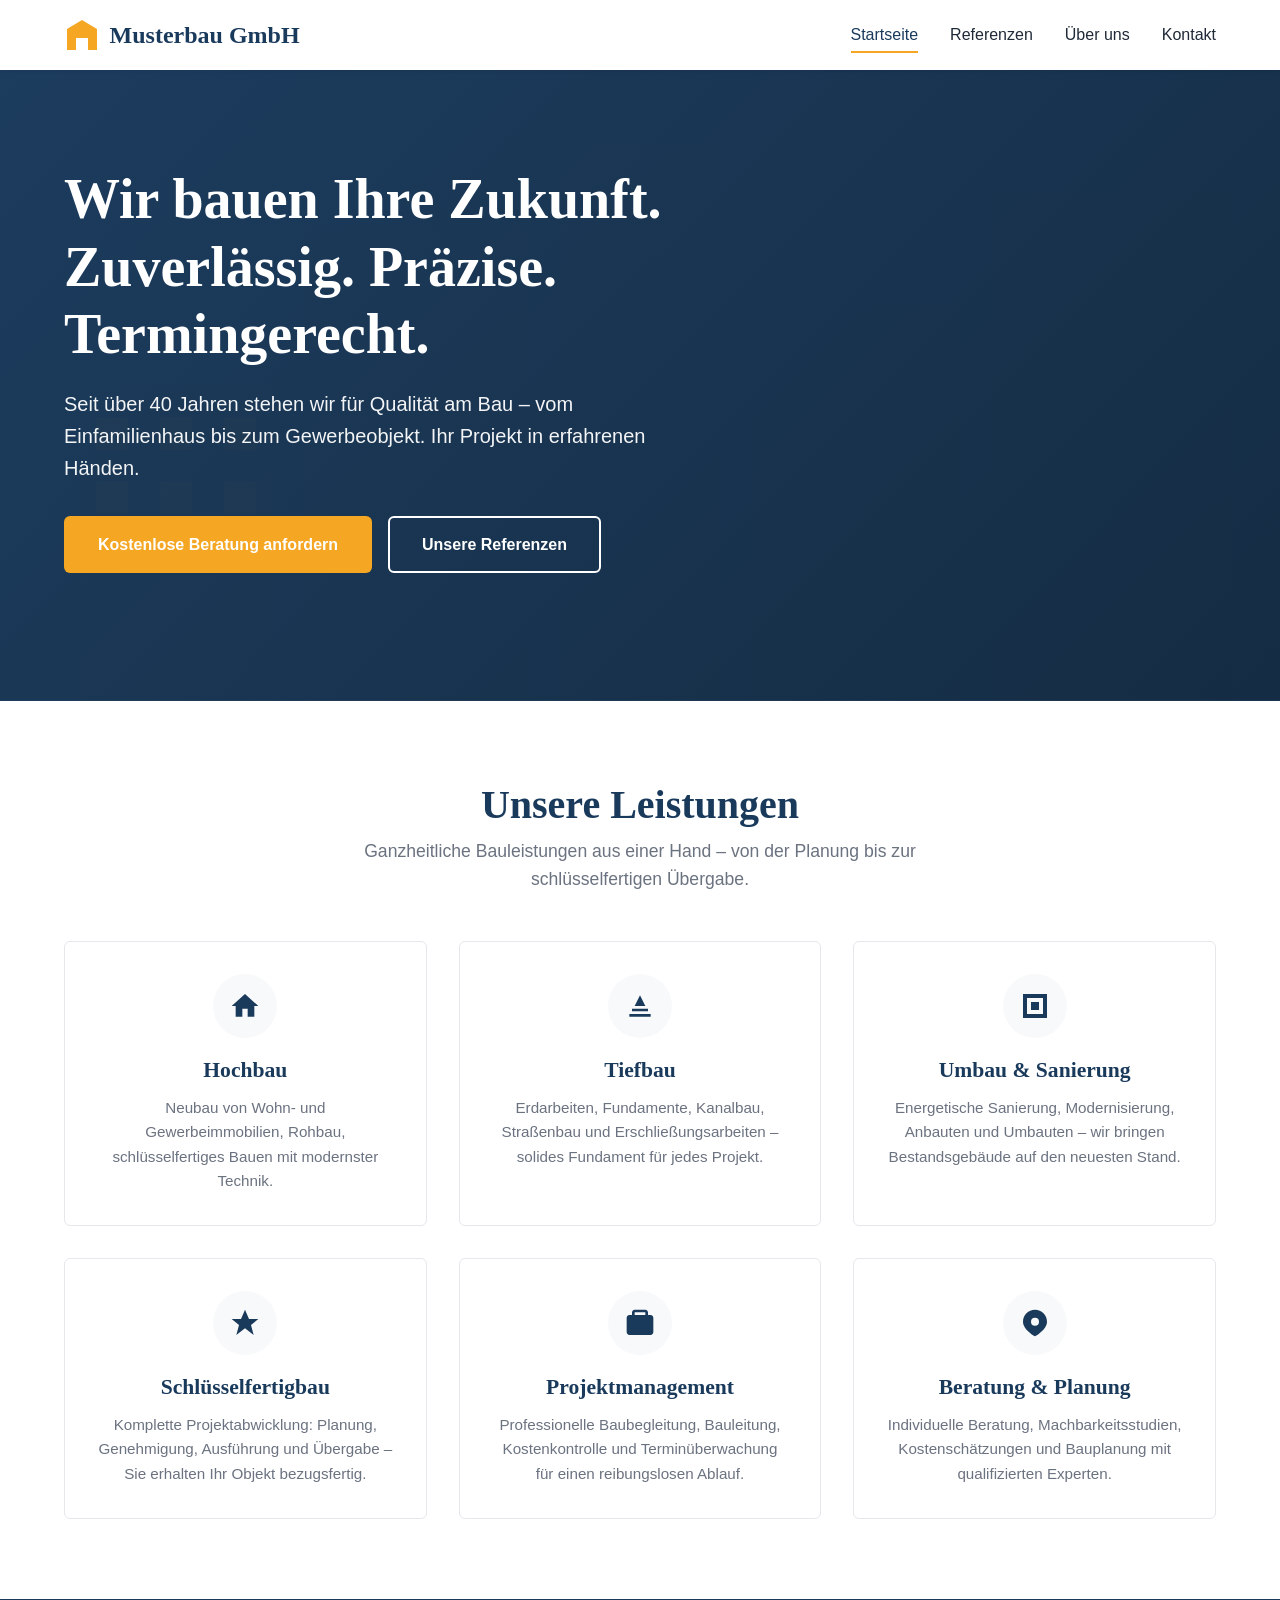
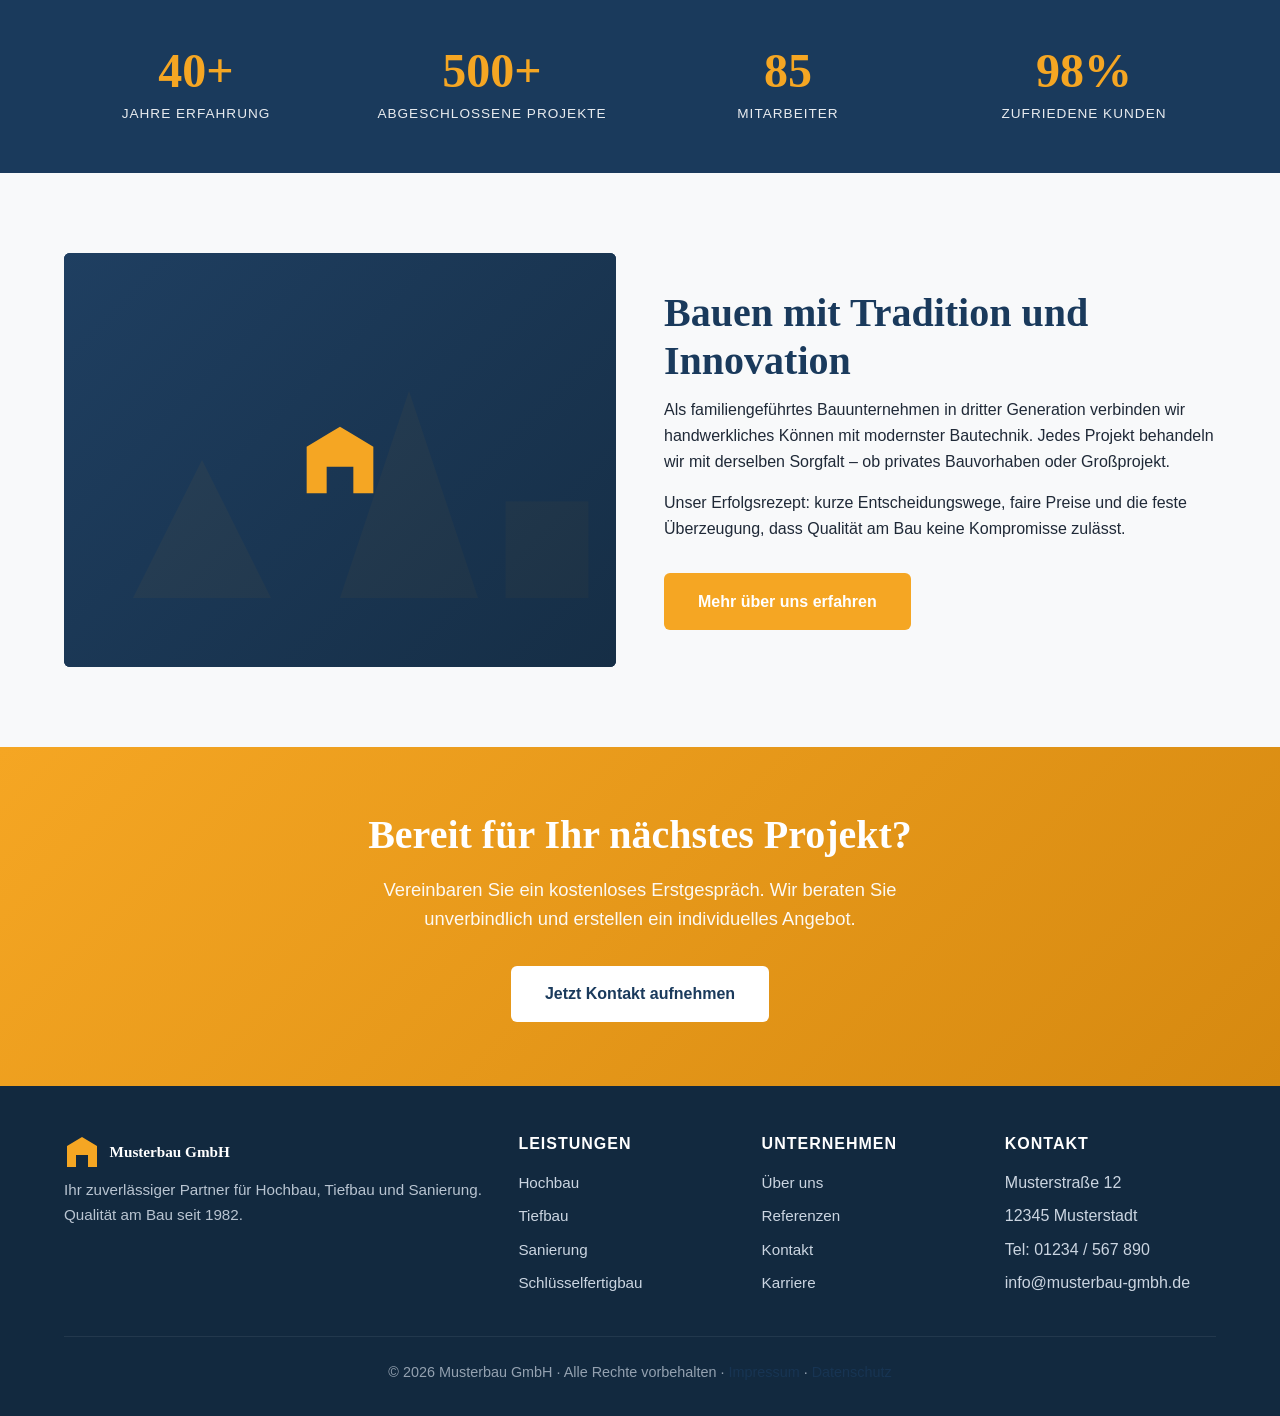
==== index.html @ e4ec3cd5 "Website für Bauunternehmen (statisches HTML/CSS/JS) erstellen Vier-seitige responsive Website für ei" ====
<!DOCTYPE html>
<html lang="de">
<head>
  <meta charset="UTF-8">
  <meta name="viewport" content="width=device-width, initial-scale=1.0">
  <title>Musterbau GmbH – Ihr Partner für Bau und Sanierung</title>
  <meta name="description" content="Musterbau GmbH – Ihr zuverlässiger Partner für Hochbau, Tiefbau, Umbau und Sanierung. Über 40 Jahre Erfahrung in der Baubranche.">
  <link rel="stylesheet" href="css/style.css">
</head>
<body>

  <!-- Header -->
  <header class="site-header">
    <div class="container">
      <nav class="nav">
        <a href="index.html" class="logo">
          <svg viewBox="0 0 24 24"><path d="M12 2 L2 8 v14 h6 v-8 h8 v8 h6 V8 z"/></svg>
          Musterbau GmbH
        </a>
        <button class="nav-toggle" aria-label="Menü öffnen">
          <span></span><span></span><span></span>
        </button>
        <ul class="nav-links">
          <li><a href="index.html">Startseite</a></li>
          <li><a href="referenzen.html">Referenzen</a></li>
          <li><a href="ueber-uns.html">Über uns</a></li>
          <li><a href="kontakt.html">Kontakt</a></li>
        </ul>
      </nav>
    </div>
  </header>

  <!-- Hero -->
  <section class="hero">
    <div class="container">
      <h1>Wir bauen Ihre Zukunft.<br>Zuverlässig. Präzise. Termingerecht.</h1>
      <p class="subtitle">Seit über 40 Jahren stehen wir für Qualität am Bau – vom Einfamilienhaus bis zum Gewerbeobjekt. Ihr Projekt in erfahrenen Händen.</p>
      <div class="hero-buttons">
        <a href="kontakt.html" class="btn btn-primary">Kostenlose Beratung anfordern</a>
        <a href="referenzen.html" class="btn btn-outline">Unsere Referenzen</a>
      </div>
    </div>
  </section>

  <!-- Services -->
  <section id="leistungen">
    <div class="container">
      <div class="section-title">
        <h2>Unsere Leistungen</h2>
        <p>Ganzheitliche Bauleistungen aus einer Hand – von der Planung bis zur schlüsselfertigen Übergabe.</p>
      </div>
      <div class="services-grid">
        <div class="service-card">
          <div class="service-icon">
            <svg viewBox="0 0 24 24"><path d="M12 3 L2 12 h3 v8 h14 v-8 h3 z M10 20 v-6 h4 v6 z"/></svg>
          </div>
          <h3>Hochbau</h3>
          <p>Neubau von Wohn- und Gewerbeimmobilien, Rohbau, schlüsselfertiges Bauen mit modernster Technik.</p>
        </div>
        <div class="service-card">
          <div class="service-icon">
            <svg viewBox="0 0 24 24"><path d="M4 20 h16 v-2 H4 z M6 16 h12 v-2 H6 z M8 12 l4-8 4 8 z"/></svg>
          </div>
          <h3>Tiefbau</h3>
          <p>Erdarbeiten, Fundamente, Kanalbau, Straßenbau und Erschließungsarbeiten – solides Fundament für jedes Projekt.</p>
        </div>
        <div class="service-card">
          <div class="service-icon">
            <svg viewBox="0 0 24 24"><path d="M3 3 h18 v18 H3 z M6 6 v12 h12 V6 z M9 9 h6 v6 H9 z"/></svg>
          </div>
          <h3>Umbau & Sanierung</h3>
          <p>Energetische Sanierung, Modernisierung, Anbauten und Umbauten – wir bringen Bestandsgebäude auf den neuesten Stand.</p>
        </div>
        <div class="service-card">
          <div class="service-icon">
            <svg viewBox="0 0 24 24"><path d="M12 2 l3 7 h7 l-5.5 4.5 L18.5 21 L12 16 l-6.5 5 2-7.5 L2 9 h7 z"/></svg>
          </div>
          <h3>Schlüsselfertigbau</h3>
          <p>Komplette Projektabwicklung: Planung, Genehmigung, Ausführung und Übergabe – Sie erhalten Ihr Objekt bezugsfertig.</p>
        </div>
        <div class="service-card">
          <div class="service-icon">
            <svg viewBox="0 0 24 24"><path d="M20 6 h-2 V4 c0-1-1-2-2-2H8C7 2 6 3 6 4v2H4c-1 0-2 1-2 2v11c0 1 1 2 2 2h16c1 0 2-1 2-2V8c0-1-1-2-2-2zM8 4h8v2H8V4z"/></svg>
          </div>
          <h3>Projektmanagement</h3>
          <p>Professionelle Baubegleitung, Bauleitung, Kostenkontrolle und Terminüberwachung für einen reibungslosen Ablauf.</p>
        </div>
        <div class="service-card">
          <div class="service-icon">
            <svg viewBox="0 0 24 24"><path d="M12 2 C7 2 3 6 3 11 c0 6 9 11 9 11 s9-5 9-11 c0-5-4-9-9-9 z M12 14 a3 3 0 1 1 0-6 a3 3 0 0 1 0 6 z"/></svg>
          </div>
          <h3>Beratung & Planung</h3>
          <p>Individuelle Beratung, Machbarkeitsstudien, Kostenschätzungen und Bauplanung mit qualifizierten Experten.</p>
        </div>
      </div>
    </div>
  </section>

  <!-- Stats -->
  <section class="stats">
    <div class="container">
      <div class="stats-grid">
        <div>
          <div class="stat-number">40+</div>
          <div class="stat-label">Jahre Erfahrung</div>
        </div>
        <div>
          <div class="stat-number">500+</div>
          <div class="stat-label">Abgeschlossene Projekte</div>
        </div>
        <div>
          <div class="stat-number">85</div>
          <div class="stat-label">Mitarbeiter</div>
        </div>
        <div>
          <div class="stat-number">98%</div>
          <div class="stat-label">Zufriedene Kunden</div>
        </div>
      </div>
    </div>
  </section>

  <!-- About Preview -->
  <section class="alt">
    <div class="container">
      <div class="two-col">
        <div class="col-image">
          <svg viewBox="0 0 24 24"><path d="M12 2 L2 8 v14 h6 v-8 h8 v8 h6 V8 z"/></svg>
        </div>
        <div>
          <h2>Bauen mit Tradition und Innovation</h2>
          <p>Als familiengeführtes Bauunternehmen in dritter Generation verbinden wir handwerkliches Können mit modernster Bautechnik. Jedes Projekt behandeln wir mit derselben Sorgfalt – ob privates Bauvorhaben oder Großprojekt.</p>
          <p>Unser Erfolgsrezept: kurze Entscheidungswege, faire Preise und die feste Überzeugung, dass Qualität am Bau keine Kompromisse zulässt.</p>
          <a href="ueber-uns.html" class="btn btn-primary" style="margin-top:1rem;">Mehr über uns erfahren</a>
        </div>
      </div>
    </div>
  </section>

  <!-- CTA -->
  <section class="cta-banner">
    <div class="container">
      <h2>Bereit für Ihr nächstes Projekt?</h2>
      <p>Vereinbaren Sie ein kostenloses Erstgespräch. Wir beraten Sie unverbindlich und erstellen ein individuelles Angebot.</p>
      <a href="kontakt.html" class="btn">Jetzt Kontakt aufnehmen</a>
    </div>
  </section>

  <!-- Footer -->
  <footer class="site-footer">
    <div class="container">
      <div class="footer-grid">
        <div class="footer-brand">
          <a href="index.html" class="logo">
            <svg viewBox="0 0 24 24" style="fill:#f5a623;"><path d="M12 2 L2 8 v14 h6 v-8 h8 v8 h6 V8 z"/></svg>
            Musterbau GmbH
          </a>
          <p>Ihr zuverlässiger Partner für Hochbau, Tiefbau und Sanierung. Qualität am Bau seit 1982.</p>
        </div>
        <div>
          <h4>Leistungen</h4>
          <ul>
            <li><a href="index.html#leistungen">Hochbau</a></li>
            <li><a href="index.html#leistungen">Tiefbau</a></li>
            <li><a href="index.html#leistungen">Sanierung</a></li>
            <li><a href="index.html#leistungen">Schlüsselfertigbau</a></li>
          </ul>
        </div>
        <div>
          <h4>Unternehmen</h4>
          <ul>
            <li><a href="ueber-uns.html">Über uns</a></li>
            <li><a href="referenzen.html">Referenzen</a></li>
            <li><a href="kontakt.html">Kontakt</a></li>
            <li><a href="kontakt.html">Karriere</a></li>
          </ul>
        </div>
        <div>
          <h4>Kontakt</h4>
          <ul>
            <li>Musterstraße 12</li>
            <li>12345 Musterstadt</li>
            <li>Tel: 01234 / 567 890</li>
            <li>info@musterbau-gmbh.de</li>
          </ul>
        </div>
      </div>
      <div class="footer-bottom">
        <p>&copy; 2026 Musterbau GmbH · Alle Rechte vorbehalten · <a href="#">Impressum</a> · <a href="#">Datenschutz</a></p>
      </div>
    </div>
  </footer>

  <script src="js/main.js"></script>
</body>
</html>
---- css/style.css ----
/* ============================================
   Musterbau GmbH – Website Styles
   ============================================ */

:root {
  --color-primary: #1a3a5c;
  --color-primary-dark: #12293f;
  --color-accent: #f5a623;
  --color-accent-dark: #d68910;
  --color-text: #1f2937;
  --color-text-muted: #6b7280;
  --color-bg: #ffffff;
  --color-bg-alt: #f8f9fa;
  --color-border: #e5e7eb;
  --color-success: #16a34a;
  --color-error: #dc2626;

  --font-sans: -apple-system, BlinkMacSystemFont, "Segoe UI", Roboto, Oxygen, Ubuntu, Cantarell, sans-serif;
  --font-heading: Georgia, "Times New Roman", serif;

  --container-max: 1200px;
  --radius: 6px;
  --shadow-sm: 0 1px 3px rgba(0,0,0,0.08);
  --shadow-md: 0 4px 12px rgba(0,0,0,0.1);
  --shadow-lg: 0 10px 30px rgba(0,0,0,0.15);

  --transition: 0.25s ease;
}

* {
  box-sizing: border-box;
  margin: 0;
  padding: 0;
}

html {
  scroll-behavior: smooth;
}

body {
  font-family: var(--font-sans);
  color: var(--color-text);
  line-height: 1.6;
  background: var(--color-bg);
  -webkit-font-smoothing: antialiased;
}

img {
  max-width: 100%;
  height: auto;
  display: block;
}

a {
  color: var(--color-primary);
  text-decoration: none;
  transition: color var(--transition);
}

a:hover {
  color: var(--color-accent);
}

h1, h2, h3, h4 {
  font-family: var(--font-heading);
  color: var(--color-primary);
  line-height: 1.2;
  margin-bottom: 0.75rem;
}

h1 { font-size: clamp(2rem, 5vw, 3.5rem); }
h2 { font-size: clamp(1.75rem, 4vw, 2.5rem); }
h3 { font-size: 1.35rem; }

p {
  margin-bottom: 1rem;
}

.container {
  max-width: var(--container-max);
  margin: 0 auto;
  padding: 0 1.5rem;
}

/* ============================================
   Buttons
   ============================================ */
.btn {
  display: inline-block;
  padding: 0.85rem 2rem;
  border: 2px solid transparent;
  border-radius: var(--radius);
  font-weight: 600;
  font-size: 1rem;
  cursor: pointer;
  transition: all var(--transition);
  text-align: center;
}

.btn-primary {
  background: var(--color-accent);
  color: #fff;
}

.btn-primary:hover {
  background: var(--color-accent-dark);
  color: #fff;
  transform: translateY(-2px);
  box-shadow: var(--shadow-md);
}

.btn-outline {
  background: transparent;
  color: #fff;
  border-color: #fff;
}

.btn-outline:hover {
  background: #fff;
  color: var(--color-primary);
}

/* ============================================
   Header / Navigation
   ============================================ */
.site-header {
  position: sticky;
  top: 0;
  z-index: 100;
  background: #fff;
  box-shadow: var(--shadow-sm);
}

.nav {
  display: flex;
  align-items: center;
  justify-content: space-between;
  padding: 1rem 0;
}

.logo {
  display: flex;
  align-items: center;
  gap: 0.6rem;
  font-family: var(--font-heading);
  font-size: 1.5rem;
  font-weight: 700;
  color: var(--color-primary);
}

.logo svg {
  width: 36px;
  height: 36px;
  fill: var(--color-accent);
}

.nav-links {
  display: flex;
  list-style: none;
  gap: 2rem;
}

.nav-links a {
  color: var(--color-text);
  font-weight: 500;
  padding: 0.5rem 0;
  border-bottom: 2px solid transparent;
}

.nav-links a:hover,
.nav-links a.active {
  color: var(--color-primary);
  border-bottom-color: var(--color-accent);
}

.nav-toggle {
  display: none;
  background: none;
  border: none;
  cursor: pointer;
  padding: 0.5rem;
}

.nav-toggle span {
  display: block;
  width: 26px;
  height: 3px;
  background: var(--color-primary);
  margin: 5px 0;
  transition: all var(--transition);
}

/* ============================================
   Hero
   ============================================ */
.hero {
  position: relative;
  background: linear-gradient(135deg, var(--color-primary) 0%, var(--color-primary-dark) 100%);
  color: #fff;
  padding: 6rem 0 8rem;
  overflow: hidden;
}

.hero::before {
  content: "";
  position: absolute;
  inset: 0;
  background-image:
    linear-gradient(135deg, rgba(26,58,92,0.85), rgba(18,41,63,0.9)),
    url("data:image/svg+xml;utf8,<svg xmlns='http://www.w3.org/2000/svg' viewBox='0 0 800 600'><rect fill='%232a4a6c' width='800' height='600'/><g fill='%23324a63' opacity='0.4'><rect x='50' y='300' width='120' height='300'/><rect x='190' y='200' width='140' height='400'/><rect x='350' y='150' width='100' height='450'/><rect x='470' y='250' width='130' height='350'/><rect x='620' y='180' width='150' height='420'/></g><g fill='%23f5a623' opacity='0.15'><rect x='60' y='320' width='20' height='20'/><rect x='100' y='320' width='20' height='20'/><rect x='140' y='320' width='20' height='20'/><rect x='60' y='360' width='20' height='20'/><rect x='100' y='360' width='20' height='20'/><rect x='140' y='360' width='20' height='20'/></g></svg>");
  background-size: cover;
  background-position: center;
  z-index: 0;
}

.hero .container {
  position: relative;
  z-index: 1;
}

.hero h1 {
  color: #fff;
  margin-bottom: 1.25rem;
  max-width: 800px;
}

.hero .subtitle {
  font-size: 1.25rem;
  max-width: 650px;
  margin-bottom: 2rem;
  opacity: 0.95;
}

.hero-buttons {
  display: flex;
  gap: 1rem;
  flex-wrap: wrap;
}

/* ============================================
   Page Header (interior pages)
   ============================================ */
.page-header {
  background: linear-gradient(135deg, var(--color-primary), var(--color-primary-dark));
  color: #fff;
  padding: 4rem 0 3rem;
  text-align: center;
}

.page-header h1 {
  color: #fff;
  margin-bottom: 0.5rem;
}

.page-header p {
  font-size: 1.15rem;
  opacity: 0.9;
  max-width: 700px;
  margin: 0 auto;
}

/* ============================================
   Sections
   ============================================ */
section {
  padding: 5rem 0;
}

section.alt {
  background: var(--color-bg-alt);
}

.section-title {
  text-align: center;
  margin-bottom: 3rem;
}

.section-title h2 {
  margin-bottom: 0.5rem;
}

.section-title p {
  color: var(--color-text-muted);
  font-size: 1.1rem;
  max-width: 600px;
  margin: 0 auto;
}

/* ============================================
   Services Grid
   ============================================ */
.services-grid {
  display: grid;
  grid-template-columns: repeat(auto-fit, minmax(280px, 1fr));
  gap: 2rem;
}

.service-card {
  background: #fff;
  border: 1px solid var(--color-border);
  border-radius: var(--radius);
  padding: 2rem;
  text-align: center;
  transition: all var(--transition);
}

.service-card:hover {
  transform: translateY(-4px);
  box-shadow: var(--shadow-lg);
  border-color: var(--color-accent);
}

.service-icon {
  width: 64px;
  height: 64px;
  margin: 0 auto 1.25rem;
  background: var(--color-bg-alt);
  border-radius: 50%;
  display: flex;
  align-items: center;
  justify-content: center;
}

.service-icon svg {
  width: 32px;
  height: 32px;
  fill: var(--color-primary);
}

.service-card h3 {
  margin-bottom: 0.75rem;
}

.service-card p {
  color: var(--color-text-muted);
  font-size: 0.95rem;
  margin-bottom: 0;
}

/* ============================================
   Stats / Numbers
   ============================================ */
.stats {
  background: var(--color-primary);
  color: #fff;
  padding: 3rem 0;
}

.stats-grid {
  display: grid;
  grid-template-columns: repeat(auto-fit, minmax(180px, 1fr));
  gap: 2rem;
  text-align: center;
}

.stat-number {
  font-family: var(--font-heading);
  font-size: 3rem;
  font-weight: 700;
  color: var(--color-accent);
  line-height: 1;
  margin-bottom: 0.5rem;
}

.stat-label {
  text-transform: uppercase;
  font-size: 0.85rem;
  letter-spacing: 1px;
  opacity: 0.9;
}

/* ============================================
   Projects / References Gallery
   ============================================ */
.filter-bar {
  display: flex;
  justify-content: center;
  gap: 0.75rem;
  margin-bottom: 2.5rem;
  flex-wrap: wrap;
}

.filter-btn {
  background: transparent;
  border: 1px solid var(--color-border);
  padding: 0.5rem 1.25rem;
  border-radius: 999px;
  cursor: pointer;
  font-size: 0.95rem;
  color: var(--color-text);
  transition: all var(--transition);
}

.filter-btn:hover,
.filter-btn.active {
  background: var(--color-primary);
  color: #fff;
  border-color: var(--color-primary);
}

.projects-grid {
  display: grid;
  grid-template-columns: repeat(auto-fill, minmax(320px, 1fr));
  gap: 1.5rem;
}

.project-card {
  position: relative;
  border-radius: var(--radius);
  overflow: hidden;
  aspect-ratio: 4/3;
  cursor: pointer;
  box-shadow: var(--shadow-sm);
  transition: transform var(--transition);
}

.project-card:hover {
  transform: translateY(-3px);
  box-shadow: var(--shadow-md);
}

.project-image {
  width: 100%;
  height: 100%;
  background-size: cover;
  background-position: center;
  transition: transform 0.5s ease;
}

.project-card:hover .project-image {
  transform: scale(1.05);
}

.project-overlay {
  position: absolute;
  inset: 0;
  background: linear-gradient(to top, rgba(18,41,63,0.95) 0%, rgba(18,41,63,0.2) 60%, transparent 100%);
  display: flex;
  flex-direction: column;
  justify-content: flex-end;
  padding: 1.5rem;
  color: #fff;
}

.project-overlay .category {
  font-size: 0.8rem;
  color: var(--color-accent);
  text-transform: uppercase;
  letter-spacing: 1px;
  margin-bottom: 0.25rem;
}

.project-overlay h3 {
  color: #fff;
  font-size: 1.2rem;
  margin-bottom: 0.25rem;
}

.project-overlay p {
  font-size: 0.9rem;
  opacity: 0.9;
  margin: 0;
}

/* ============================================
   Team
   ============================================ */
.team-grid {
  display: grid;
  grid-template-columns: repeat(auto-fit, minmax(240px, 1fr));
  gap: 2rem;
}

.team-card {
  text-align: center;
}

.team-photo {
  width: 180px;
  height: 180px;
  border-radius: 50%;
  margin: 0 auto 1rem;
  background: linear-gradient(135deg, var(--color-primary), var(--color-primary-dark));
  display: flex;
  align-items: center;
  justify-content: center;
  color: #fff;
  font-family: var(--font-heading);
  font-size: 3rem;
  border: 4px solid var(--color-accent);
}

.team-card h3 {
  margin-bottom: 0.25rem;
}

.team-card .role {
  color: var(--color-accent);
  font-weight: 500;
  margin-bottom: 0.5rem;
}

.team-card .bio {
  color: var(--color-text-muted);
  font-size: 0.95rem;
}

/* ============================================
   Values / About
   ============================================ */
.two-col {
  display: grid;
  grid-template-columns: 1fr 1fr;
  gap: 3rem;
  align-items: center;
}

.two-col .col-image {
  background: linear-gradient(135deg, var(--color-primary), var(--color-primary-dark));
  border-radius: var(--radius);
  aspect-ratio: 4/3;
  display: flex;
  align-items: center;
  justify-content: center;
  color: #fff;
  padding: 2rem;
  position: relative;
  overflow: hidden;
}

.two-col .col-image::before {
  content: "";
  position: absolute;
  inset: 0;
  background-image:
    linear-gradient(135deg, rgba(26,58,92,0.7), rgba(18,41,63,0.85)),
    url("data:image/svg+xml;utf8,<svg xmlns='http://www.w3.org/2000/svg' viewBox='0 0 400 300'><rect fill='%232a4a6c' width='400' height='300'/><g fill='%23f5a623' opacity='0.2'><path d='M50 250 L100 150 L150 250 Z'/><path d='M200 250 L250 100 L300 250 Z'/><rect x='320' y='180' width='60' height='70'/></g></svg>");
  background-size: cover;
  z-index: 0;
}

.two-col .col-image svg {
  position: relative;
  z-index: 1;
  width: 80px;
  height: 80px;
  fill: var(--color-accent);
}

.values-list {
  list-style: none;
  margin-top: 1.5rem;
}

.values-list li {
  padding: 0.75rem 0 0.75rem 2rem;
  position: relative;
  border-bottom: 1px solid var(--color-border);
}

.values-list li:last-child {
  border-bottom: none;
}

.values-list li::before {
  content: "✓";
  position: absolute;
  left: 0;
  top: 0.75rem;
  color: var(--color-accent);
  font-weight: 700;
  font-size: 1.2rem;
}

/* ============================================
   Contact
   ============================================ */
.contact-grid {
  display: grid;
  grid-template-columns: 1fr 1fr;
  gap: 3rem;
}

.contact-info h3 {
  margin-bottom: 1.5rem;
}

.contact-item {
  display: flex;
  gap: 1rem;
  margin-bottom: 1.5rem;
  align-items: flex-start;
}

.contact-item svg {
  width: 24px;
  height: 24px;
  fill: var(--color-accent);
  flex-shrink: 0;
  margin-top: 0.15rem;
}

.contact-item strong {
  display: block;
  color: var(--color-primary);
  margin-bottom: 0.15rem;
}

.contact-item span,
.contact-item a {
  color: var(--color-text-muted);
  font-size: 0.95rem;
}

.contact-form {
  background: var(--color-bg-alt);
  padding: 2rem;
  border-radius: var(--radius);
}

.form-group {
  margin-bottom: 1.25rem;
}

.form-group label {
  display: block;
  margin-bottom: 0.4rem;
  font-weight: 500;
  color: var(--color-primary);
  font-size: 0.95rem;
}

.form-group input,
.form-group textarea,
.form-group select {
  width: 100%;
  padding: 0.75rem 1rem;
  border: 1px solid var(--color-border);
  border-radius: var(--radius);
  font-size: 1rem;
  font-family: inherit;
  background: #fff;
  transition: border-color var(--transition);
}

.form-group input:focus,
.form-group textarea:focus,
.form-group select:focus {
  outline: none;
  border-color: var(--color-accent);
  box-shadow: 0 0 0 3px rgba(245, 166, 35, 0.15);
}

.form-group textarea {
  resize: vertical;
  min-height: 120px;
}

.form-message {
  padding: 1rem;
  border-radius: var(--radius);
  margin-bottom: 1rem;
  display: none;
}

.form-message.success {
  background: #d1fae5;
  color: var(--color-success);
  border: 1px solid var(--color-success);
  display: block;
}

.form-message.error {
  background: #fee2e2;
  color: var(--color-error);
  border: 1px solid var(--color-error);
  display: block;
}

.map-placeholder {
  margin-top: 2rem;
  background: var(--color-bg-alt);
  border: 1px solid var(--color-border);
  border-radius: var(--radius);
  aspect-ratio: 16/9;
  display: flex;
  align-items: center;
  justify-content: center;
  color: var(--color-text-muted);
  font-size: 0.95rem;
}

/* ============================================
   CTA Banner
   ============================================ */
.cta-banner {
  background: linear-gradient(135deg, var(--color-accent), var(--color-accent-dark));
  color: #fff;
  padding: 4rem 0;
  text-align: center;
}

.cta-banner h2 {
  color: #fff;
  margin-bottom: 1rem;
}

.cta-banner p {
  font-size: 1.15rem;
  max-width: 600px;
  margin: 0 auto 2rem;
  opacity: 0.95;
}

.cta-banner .btn {
  background: #fff;
  color: var(--color-primary);
}

.cta-banner .btn:hover {
  background: var(--color-primary);
  color: #fff;
}

/* ============================================
   Footer
   ============================================ */
.site-footer {
  background: var(--color-primary-dark);
  color: #cbd5e1;
  padding: 3rem 0 1rem;
}

.footer-grid {
  display: grid;
  grid-template-columns: 2fr 1fr 1fr 1fr;
  gap: 2rem;
  margin-bottom: 2rem;
}

.footer-grid h4 {
  color: #fff;
  font-family: var(--font-sans);
  font-size: 1rem;
  text-transform: uppercase;
  letter-spacing: 1px;
  margin-bottom: 1rem;
}

.footer-grid ul {
  list-style: none;
}

.footer-grid ul li {
  margin-bottom: 0.5rem;
}

.footer-grid a {
  color: #cbd5e1;
  font-size: 0.95rem;
}

.footer-grid a:hover {
  color: var(--color-accent);
}

.footer-brand p {
  font-size: 0.95rem;
  opacity: 0.9;
  margin-top: 0.5rem;
}

.footer-brand .logo {
  color: #fff;
}

.footer-bottom {
  border-top: 1px solid rgba(255,255,255,0.1);
  padding-top: 1.5rem;
  text-align: center;
  font-size: 0.9rem;
  opacity: 0.7;
}

/* ============================================
   Responsive
   ============================================ */
@media (max-width: 900px) {
  .two-col,
  .contact-grid {
    grid-template-columns: 1fr;
  }

  .footer-grid {
    grid-template-columns: 1fr 1fr;
  }
}

@media (max-width: 700px) {
  .nav-toggle {
    display: block;
  }

  .nav-links {
    position: absolute;
    top: 100%;
    left: 0;
    right: 0;
    background: #fff;
    flex-direction: column;
    gap: 0;
    padding: 1rem 0;
    box-shadow: var(--shadow-md);
    transform: translateY(-10px);
    opacity: 0;
    pointer-events: none;
    transition: all var(--transition);
  }

  .nav-links.open {
    transform: translateY(0);
    opacity: 1;
    pointer-events: auto;
  }

  .nav-links li {
    width: 100%;
  }

  .nav-links a {
    display: block;
    padding: 0.75rem 1.5rem;
    border-bottom: none;
  }

  .nav-links a.active {
    background: var(--color-bg-alt);
    border-left: 4px solid var(--color-accent);
  }

  .hero {
    padding: 4rem 0 5rem;
  }

  section {
    padding: 3rem 0;
  }

  .footer-grid {
    grid-template-columns: 1fr;
  }

  .hero-buttons {
    flex-direction: column;
  }

  .hero-buttons .btn {
    width: 100%;
  }
}
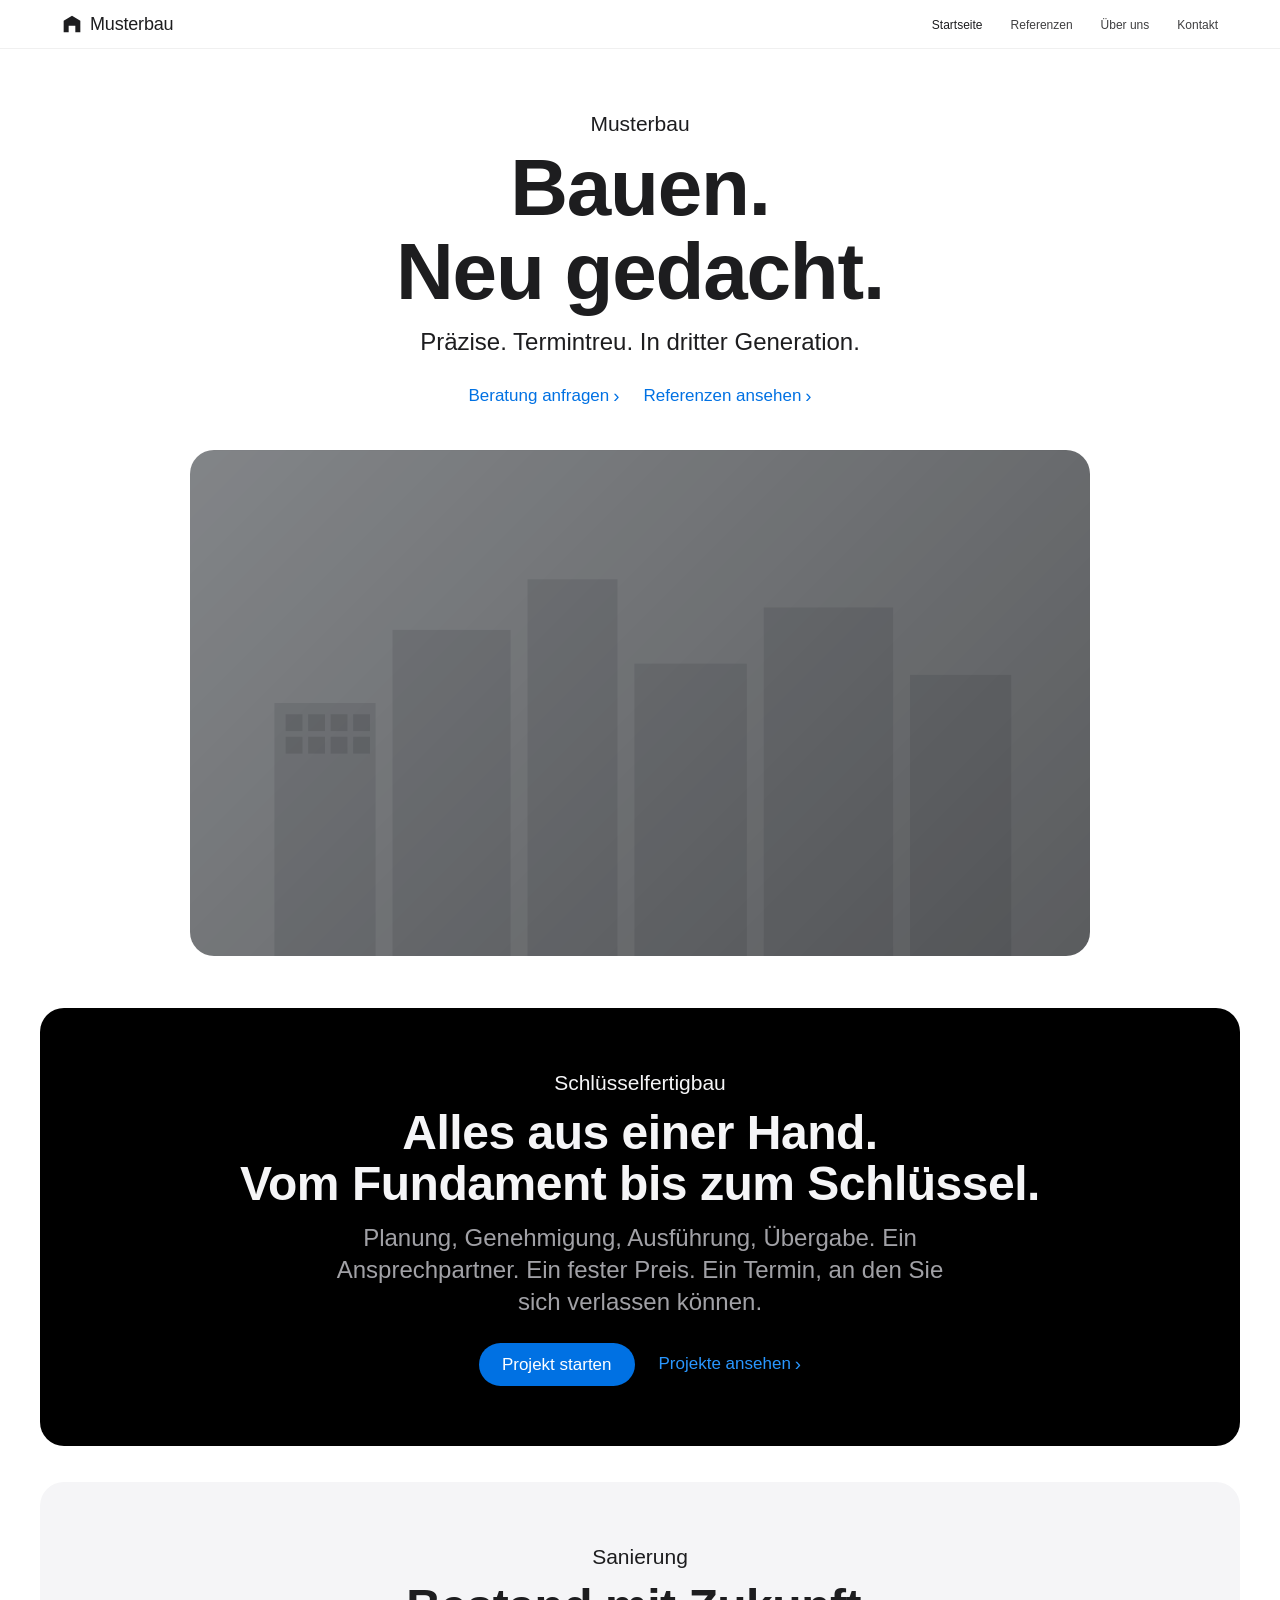
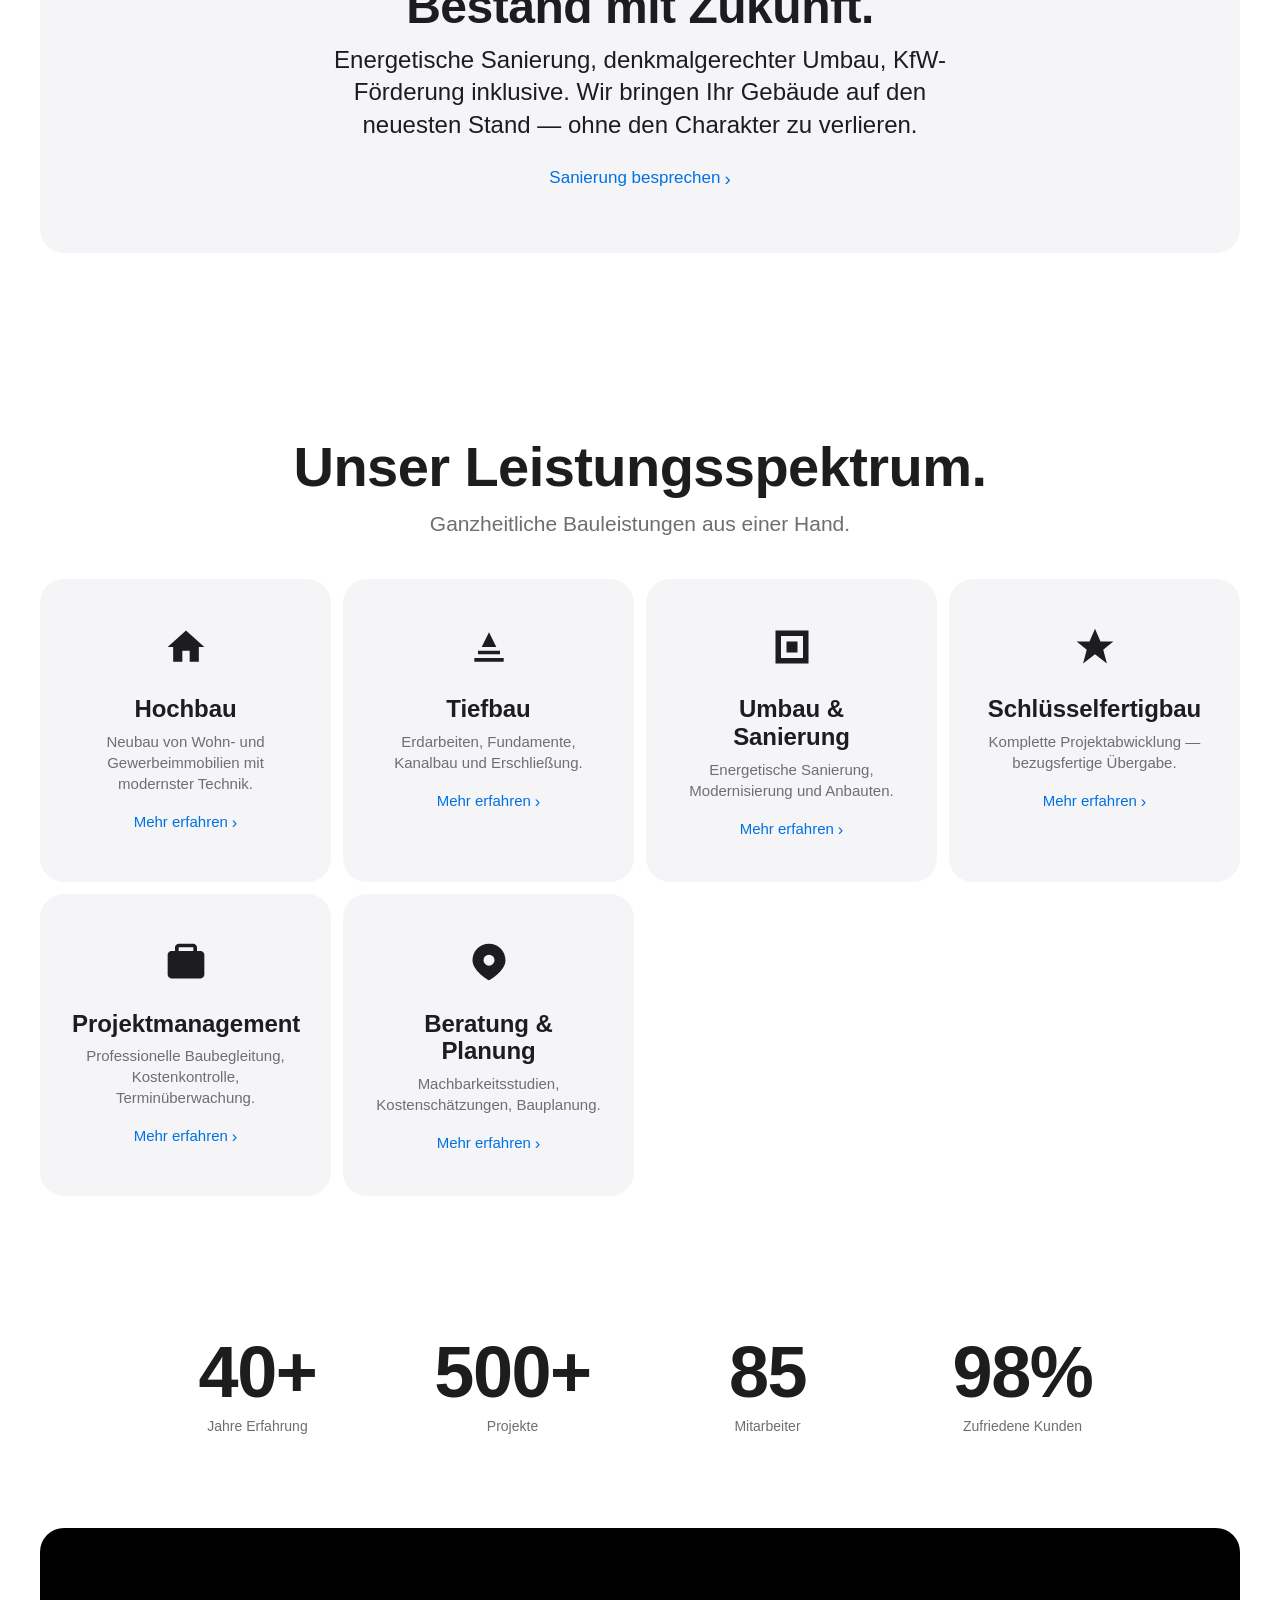
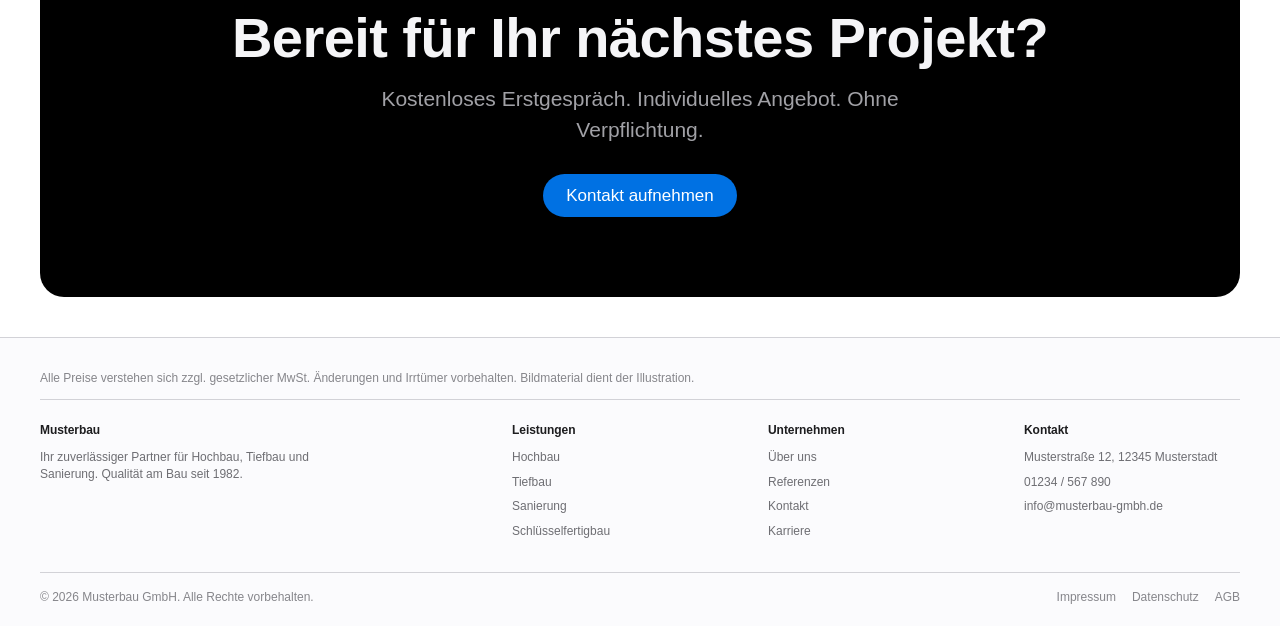
==== commit 439374cd: "Website-Stil auf Apple-Ästhetik umbauen Komplette visuelle Neuausrichtung nach dem Vorbild apple.com" ====
--- a/index.html
+++ b/index.html
@@ -3,167 +3,180 @@
 <head>
   <meta charset="UTF-8">
   <meta name="viewport" content="width=device-width, initial-scale=1.0">
-  <title>Musterbau GmbH – Ihr Partner für Bau und Sanierung</title>
-  <meta name="description" content="Musterbau GmbH – Ihr zuverlässiger Partner für Hochbau, Tiefbau, Umbau und Sanierung. Über 40 Jahre Erfahrung in der Baubranche.">
+  <title>Musterbau – Bauen. Neu gedacht.</title>
+  <meta name="description" content="Musterbau. Zuverlässiger Partner für Hochbau, Tiefbau und Sanierung. In dritter Generation.">
   <link rel="stylesheet" href="css/style.css">
 </head>
 <body>
 
   <!-- Header -->
   <header class="site-header">
-    <div class="container">
-      <nav class="nav">
-        <a href="index.html" class="logo">
-          <svg viewBox="0 0 24 24"><path d="M12 2 L2 8 v14 h6 v-8 h8 v8 h6 V8 z"/></svg>
-          Musterbau GmbH
-        </a>
-        <button class="nav-toggle" aria-label="Menü öffnen">
-          <span></span><span></span><span></span>
-        </button>
-        <ul class="nav-links">
-          <li><a href="index.html">Startseite</a></li>
-          <li><a href="referenzen.html">Referenzen</a></li>
-          <li><a href="ueber-uns.html">Über uns</a></li>
-          <li><a href="kontakt.html">Kontakt</a></li>
-        </ul>
-      </nav>
-    </div>
+    <nav class="nav">
+      <a href="index.html" class="logo">
+        <svg viewBox="0 0 24 24"><path d="M12 2 L2 8 v14 h6 v-8 h8 v8 h6 V8 z"/></svg>
+        Musterbau
+      </a>
+      <button class="nav-toggle" aria-label="Menü öffnen">
+        <span></span><span></span><span></span>
+      </button>
+      <ul class="nav-links">
+        <li><a href="index.html">Startseite</a></li>
+        <li><a href="referenzen.html">Referenzen</a></li>
+        <li><a href="ueber-uns.html">Über uns</a></li>
+        <li><a href="kontakt.html">Kontakt</a></li>
+      </ul>
+    </nav>
   </header>
 
   <!-- Hero -->
   <section class="hero">
-    <div class="container">
-      <h1>Wir bauen Ihre Zukunft.<br>Zuverlässig. Präzise. Termingerecht.</h1>
-      <p class="subtitle">Seit über 40 Jahren stehen wir für Qualität am Bau – vom Einfamilienhaus bis zum Gewerbeobjekt. Ihr Projekt in erfahrenen Händen.</p>
-      <div class="hero-buttons">
-        <a href="kontakt.html" class="btn btn-primary">Kostenlose Beratung anfordern</a>
-        <a href="referenzen.html" class="btn btn-outline">Unsere Referenzen</a>
-      </div>
-    </div>
+    <p class="eyebrow">Musterbau</p>
+    <h1>Bauen.<br>Neu gedacht.</h1>
+    <p class="lead">Präzise. Termintreu. In dritter Generation.</p>
+    <div class="hero-links">
+      <a href="kontakt.html" class="link">Beratung anfragen</a>
+      <a href="referenzen.html" class="link">Referenzen ansehen</a>
+    </div>
+    <div class="hero-visual"></div>
   </section>
 
-  <!-- Services -->
-  <section id="leistungen">
-    <div class="container">
-      <div class="section-title">
-        <h2>Unsere Leistungen</h2>
-        <p>Ganzheitliche Bauleistungen aus einer Hand – von der Planung bis zur schlüsselfertigen Übergabe.</p>
-      </div>
-      <div class="services-grid">
-        <div class="service-card">
-          <div class="service-icon">
-            <svg viewBox="0 0 24 24"><path d="M12 3 L2 12 h3 v8 h14 v-8 h3 z M10 20 v-6 h4 v6 z"/></svg>
-          </div>
-          <h3>Hochbau</h3>
-          <p>Neubau von Wohn- und Gewerbeimmobilien, Rohbau, schlüsselfertiges Bauen mit modernster Technik.</p>
-        </div>
-        <div class="service-card">
-          <div class="service-icon">
-            <svg viewBox="0 0 24 24"><path d="M4 20 h16 v-2 H4 z M6 16 h12 v-2 H6 z M8 12 l4-8 4 8 z"/></svg>
-          </div>
-          <h3>Tiefbau</h3>
-          <p>Erdarbeiten, Fundamente, Kanalbau, Straßenbau und Erschließungsarbeiten – solides Fundament für jedes Projekt.</p>
-        </div>
-        <div class="service-card">
-          <div class="service-icon">
-            <svg viewBox="0 0 24 24"><path d="M3 3 h18 v18 H3 z M6 6 v12 h12 V6 z M9 9 h6 v6 H9 z"/></svg>
-          </div>
-          <h3>Umbau & Sanierung</h3>
-          <p>Energetische Sanierung, Modernisierung, Anbauten und Umbauten – wir bringen Bestandsgebäude auf den neuesten Stand.</p>
-        </div>
-        <div class="service-card">
-          <div class="service-icon">
-            <svg viewBox="0 0 24 24"><path d="M12 2 l3 7 h7 l-5.5 4.5 L18.5 21 L12 16 l-6.5 5 2-7.5 L2 9 h7 z"/></svg>
-          </div>
-          <h3>Schlüsselfertigbau</h3>
-          <p>Komplette Projektabwicklung: Planung, Genehmigung, Ausführung und Übergabe – Sie erhalten Ihr Objekt bezugsfertig.</p>
-        </div>
-        <div class="service-card">
-          <div class="service-icon">
-            <svg viewBox="0 0 24 24"><path d="M20 6 h-2 V4 c0-1-1-2-2-2H8C7 2 6 3 6 4v2H4c-1 0-2 1-2 2v11c0 1 1 2 2 2h16c1 0 2-1 2-2V8c0-1-1-2-2-2zM8 4h8v2H8V4z"/></svg>
-          </div>
-          <h3>Projektmanagement</h3>
-          <p>Professionelle Baubegleitung, Bauleitung, Kostenkontrolle und Terminüberwachung für einen reibungslosen Ablauf.</p>
-        </div>
-        <div class="service-card">
-          <div class="service-icon">
-            <svg viewBox="0 0 24 24"><path d="M12 2 C7 2 3 6 3 11 c0 6 9 11 9 11 s9-5 9-11 c0-5-4-9-9-9 z M12 14 a3 3 0 1 1 0-6 a3 3 0 0 1 0 6 z"/></svg>
-          </div>
-          <h3>Beratung & Planung</h3>
-          <p>Individuelle Beratung, Machbarkeitsstudien, Kostenschätzungen und Bauplanung mit qualifizierten Experten.</p>
-        </div>
-      </div>
+  <!-- Dark highlight tile -->
+  <div class="section-space">
+    <div class="tile tile-dark">
+      <p class="eyebrow">Schlüsselfertigbau</p>
+      <h2>Alles aus einer Hand.<br>Vom Fundament bis zum Schlüssel.</h2>
+      <p class="lead">Planung, Genehmigung, Ausführung, Übergabe. Ein Ansprechpartner. Ein fester Preis. Ein Termin, an den Sie sich verlassen können.</p>
+      <div class="hero-links" style="margin-top: 12px;">
+        <a href="kontakt.html" class="btn btn-primary">Projekt starten</a>
+        <a href="referenzen.html" class="link" style="color:#2997ff;">Projekte ansehen</a>
+      </div>
+    </div>
+  </div>
+
+  <!-- Light highlight tile -->
+  <div class="section-space">
+    <div class="tile tile-light">
+      <p class="eyebrow">Sanierung</p>
+      <h2>Bestand mit Zukunft.</h2>
+      <p class="lead">Energetische Sanierung, denkmalgerechter Umbau, KfW-Förderung inklusive. Wir bringen Ihr Gebäude auf den neuesten Stand — ohne den Charakter zu verlieren.</p>
+      <div class="hero-links" style="margin-top: 12px;">
+        <a href="kontakt.html" class="link">Sanierung besprechen</a>
+      </div>
+    </div>
+  </div>
+
+  <!-- Services grid -->
+  <section class="services-section">
+    <div class="section-title">
+      <h2>Unser Leistungsspektrum.</h2>
+      <p>Ganzheitliche Bauleistungen aus einer Hand.</p>
+    </div>
+    <div class="services-grid">
+
+      <div class="service-card">
+        <div class="service-icon">
+          <svg viewBox="0 0 24 24"><path d="M12 3 L2 12 h3 v8 h14 v-8 h3 z M10 20 v-6 h4 v6 z"/></svg>
+        </div>
+        <h3>Hochbau</h3>
+        <p>Neubau von Wohn- und Gewerbeimmobilien mit modernster Technik.</p>
+        <a href="kontakt.html" class="link">Mehr erfahren</a>
+      </div>
+
+      <div class="service-card">
+        <div class="service-icon">
+          <svg viewBox="0 0 24 24"><path d="M4 20 h16 v-2 H4 z M6 16 h12 v-2 H6 z M8 12 l4-8 4 8 z"/></svg>
+        </div>
+        <h3>Tiefbau</h3>
+        <p>Erdarbeiten, Fundamente, Kanalbau und Erschließung.</p>
+        <a href="kontakt.html" class="link">Mehr erfahren</a>
+      </div>
+
+      <div class="service-card">
+        <div class="service-icon">
+          <svg viewBox="0 0 24 24"><path d="M3 3 h18 v18 H3 z M6 6 v12 h12 V6 z M9 9 h6 v6 H9 z"/></svg>
+        </div>
+        <h3>Umbau &amp; Sanierung</h3>
+        <p>Energetische Sanierung, Modernisierung und Anbauten.</p>
+        <a href="kontakt.html" class="link">Mehr erfahren</a>
+      </div>
+
+      <div class="service-card">
+        <div class="service-icon">
+          <svg viewBox="0 0 24 24"><path d="M12 2 l3 7 h7 l-5.5 4.5 L18.5 21 L12 16 l-6.5 5 2-7.5 L2 9 h7 z"/></svg>
+        </div>
+        <h3>Schlüsselfertigbau</h3>
+        <p>Komplette Projektabwicklung — bezugsfertige Übergabe.</p>
+        <a href="kontakt.html" class="link">Mehr erfahren</a>
+      </div>
+
+      <div class="service-card">
+        <div class="service-icon">
+          <svg viewBox="0 0 24 24"><path d="M20 6 h-2 V4 c0-1-1-2-2-2H8C7 2 6 3 6 4v2H4c-1 0-2 1-2 2v11c0 1 1 2 2 2h16c1 0 2-1 2-2V8c0-1-1-2-2-2zM8 4h8v2H8V4z"/></svg>
+        </div>
+        <h3>Projektmanagement</h3>
+        <p>Professionelle Baubegleitung, Kostenkontrolle, Terminüberwachung.</p>
+        <a href="kontakt.html" class="link">Mehr erfahren</a>
+      </div>
+
+      <div class="service-card">
+        <div class="service-icon">
+          <svg viewBox="0 0 24 24"><path d="M12 2 C7 2 3 6 3 11 c0 6 9 11 9 11 s9-5 9-11 c0-5-4-9-9-9 z M12 14 a3 3 0 1 1 0-6 a3 3 0 0 1 0 6 z"/></svg>
+        </div>
+        <h3>Beratung &amp; Planung</h3>
+        <p>Machbarkeitsstudien, Kostenschätzungen, Bauplanung.</p>
+        <a href="kontakt.html" class="link">Mehr erfahren</a>
+      </div>
+
     </div>
   </section>
 
   <!-- Stats -->
   <section class="stats">
-    <div class="container">
-      <div class="stats-grid">
-        <div>
-          <div class="stat-number">40+</div>
-          <div class="stat-label">Jahre Erfahrung</div>
-        </div>
-        <div>
-          <div class="stat-number">500+</div>
-          <div class="stat-label">Abgeschlossene Projekte</div>
-        </div>
-        <div>
-          <div class="stat-number">85</div>
-          <div class="stat-label">Mitarbeiter</div>
-        </div>
-        <div>
-          <div class="stat-number">98%</div>
-          <div class="stat-label">Zufriedene Kunden</div>
-        </div>
+    <div class="stats-grid">
+      <div>
+        <div class="stat-number">40+</div>
+        <div class="stat-label">Jahre Erfahrung</div>
+      </div>
+      <div>
+        <div class="stat-number">500+</div>
+        <div class="stat-label">Projekte</div>
+      </div>
+      <div>
+        <div class="stat-number">85</div>
+        <div class="stat-label">Mitarbeiter</div>
+      </div>
+      <div>
+        <div class="stat-number">98%</div>
+        <div class="stat-label">Zufriedene Kunden</div>
       </div>
     </div>
   </section>
 
-  <!-- About Preview -->
-  <section class="alt">
-    <div class="container">
-      <div class="two-col">
-        <div class="col-image">
-          <svg viewBox="0 0 24 24"><path d="M12 2 L2 8 v14 h6 v-8 h8 v8 h6 V8 z"/></svg>
-        </div>
-        <div>
-          <h2>Bauen mit Tradition und Innovation</h2>
-          <p>Als familiengeführtes Bauunternehmen in dritter Generation verbinden wir handwerkliches Können mit modernster Bautechnik. Jedes Projekt behandeln wir mit derselben Sorgfalt – ob privates Bauvorhaben oder Großprojekt.</p>
-          <p>Unser Erfolgsrezept: kurze Entscheidungswege, faire Preise und die feste Überzeugung, dass Qualität am Bau keine Kompromisse zulässt.</p>
-          <a href="ueber-uns.html" class="btn btn-primary" style="margin-top:1rem;">Mehr über uns erfahren</a>
-        </div>
-      </div>
-    </div>
-  </section>
-
   <!-- CTA -->
-  <section class="cta-banner">
-    <div class="container">
-      <h2>Bereit für Ihr nächstes Projekt?</h2>
-      <p>Vereinbaren Sie ein kostenloses Erstgespräch. Wir beraten Sie unverbindlich und erstellen ein individuelles Angebot.</p>
-      <a href="kontakt.html" class="btn">Jetzt Kontakt aufnehmen</a>
-    </div>
-  </section>
+  <div class="cta-banner">
+    <h2>Bereit für Ihr nächstes Projekt?</h2>
+    <p>Kostenloses Erstgespräch. Individuelles Angebot. Ohne Verpflichtung.</p>
+    <a href="kontakt.html" class="btn btn-primary">Kontakt aufnehmen</a>
+  </div>
 
   <!-- Footer -->
   <footer class="site-footer">
-    <div class="container">
+    <div class="footer-inner">
+      <div class="footer-disclaimer">
+        Alle Preise verstehen sich zzgl. gesetzlicher MwSt. Änderungen und Irrtümer vorbehalten. Bildmaterial dient der Illustration.
+      </div>
       <div class="footer-grid">
         <div class="footer-brand">
-          <a href="index.html" class="logo">
-            <svg viewBox="0 0 24 24" style="fill:#f5a623;"><path d="M12 2 L2 8 v14 h6 v-8 h8 v8 h6 V8 z"/></svg>
-            Musterbau GmbH
-          </a>
+          <h4>Musterbau</h4>
           <p>Ihr zuverlässiger Partner für Hochbau, Tiefbau und Sanierung. Qualität am Bau seit 1982.</p>
         </div>
         <div>
           <h4>Leistungen</h4>
           <ul>
-            <li><a href="index.html#leistungen">Hochbau</a></li>
-            <li><a href="index.html#leistungen">Tiefbau</a></li>
-            <li><a href="index.html#leistungen">Sanierung</a></li>
-            <li><a href="index.html#leistungen">Schlüsselfertigbau</a></li>
+            <li><a href="index.html">Hochbau</a></li>
+            <li><a href="index.html">Tiefbau</a></li>
+            <li><a href="index.html">Sanierung</a></li>
+            <li><a href="index.html">Schlüsselfertigbau</a></li>
           </ul>
         </div>
         <div>
@@ -178,15 +191,19 @@
         <div>
           <h4>Kontakt</h4>
           <ul>
-            <li>Musterstraße 12</li>
-            <li>12345 Musterstadt</li>
-            <li>Tel: 01234 / 567 890</li>
+            <li>Musterstraße 12, 12345 Musterstadt</li>
+            <li>01234 / 567 890</li>
             <li>info@musterbau-gmbh.de</li>
           </ul>
         </div>
       </div>
       <div class="footer-bottom">
-        <p>&copy; 2026 Musterbau GmbH · Alle Rechte vorbehalten · <a href="#">Impressum</a> · <a href="#">Datenschutz</a></p>
+        <span>© 2026 Musterbau GmbH. Alle Rechte vorbehalten.</span>
+        <ul class="footer-links">
+          <li><a href="#">Impressum</a></li>
+          <li><a href="#">Datenschutz</a></li>
+          <li><a href="#">AGB</a></li>
+        </ul>
       </div>
     </div>
   </footer>
--- a/css/style.css
+++ b/css/style.css
@@ -1,30 +1,40 @@
 /* ============================================
-   Musterbau GmbH – Website Styles
+   Musterbau GmbH – Apple-inspired Design System
    ============================================ */
 
 :root {
-  --color-primary: #1a3a5c;
-  --color-primary-dark: #12293f;
-  --color-accent: #f5a623;
-  --color-accent-dark: #d68910;
-  --color-text: #1f2937;
-  --color-text-muted: #6b7280;
+  --font-sans: -apple-system, BlinkMacSystemFont, "SF Pro Display", "SF Pro Text", "Helvetica Neue", Helvetica, Arial, sans-serif;
+
+  /* Neutrals */
   --color-bg: #ffffff;
-  --color-bg-alt: #f8f9fa;
-  --color-border: #e5e7eb;
-  --color-success: #16a34a;
-  --color-error: #dc2626;
-
-  --font-sans: -apple-system, BlinkMacSystemFont, "Segoe UI", Roboto, Oxygen, Ubuntu, Cantarell, sans-serif;
-  --font-heading: Georgia, "Times New Roman", serif;
-
-  --container-max: 1200px;
-  --radius: 6px;
-  --shadow-sm: 0 1px 3px rgba(0,0,0,0.08);
-  --shadow-md: 0 4px 12px rgba(0,0,0,0.1);
-  --shadow-lg: 0 10px 30px rgba(0,0,0,0.15);
-
-  --transition: 0.25s ease;
+  --color-bg-soft: #fbfbfd;
+  --color-bg-tile: #f5f5f7;
+  --color-bg-dark: #000000;
+  --color-bg-dark-tile: #1d1d1f;
+
+  /* Text */
+  --color-text: #1d1d1f;
+  --color-text-secondary: #6e6e73;
+  --color-text-tertiary: #86868b;
+  --color-text-inverse: #f5f5f7;
+
+  /* Accent */
+  --color-blue: #0071e3;
+  --color-blue-hover: #0077ed;
+
+  /* Lines */
+  --color-border: #d2d2d7;
+
+  /* Layout */
+  --nav-height: 48px;
+  --container: 980px;
+  --container-wide: 1200px;
+
+  /* Radii */
+  --radius-tile: 24px;
+  --radius-lg: 18px;
+  --radius-md: 12px;
+  --radius-pill: 980px;
 }
 
 * {
@@ -34,389 +44,540 @@
 }
 
 html {
+  -webkit-text-size-adjust: 100%;
   scroll-behavior: smooth;
 }
 
 body {
   font-family: var(--font-sans);
   color: var(--color-text);
-  line-height: 1.6;
   background: var(--color-bg);
   -webkit-font-smoothing: antialiased;
-}
-
-img {
-  max-width: 100%;
-  height: auto;
-  display: block;
-}
-
-a {
-  color: var(--color-primary);
+  -moz-osx-font-smoothing: grayscale;
+  font-size: 17px;
+  line-height: 1.47;
+}
+
+img { max-width: 100%; height: auto; display: block; }
+
+a { color: var(--color-blue); text-decoration: none; }
+a:hover { text-decoration: underline; }
+
+button { font-family: inherit; cursor: pointer; border: none; background: none; }
+
+/* ============================================
+   Typography
+   ============================================ */
+
+h1, h2, h3, h4 {
+  color: inherit;
+  letter-spacing: -0.005em;
+  line-height: 1.07;
+  font-weight: 600;
+}
+
+h1 {
+  font-size: clamp(40px, 7vw, 80px);
+  font-weight: 700;
+  letter-spacing: -0.015em;
+  line-height: 1.05;
+}
+
+h2 {
+  font-size: clamp(32px, 5vw, 56px);
+  letter-spacing: -0.01em;
+  line-height: 1.07;
+}
+
+h3 {
+  font-size: clamp(22px, 2.5vw, 32px);
+  font-weight: 600;
+  letter-spacing: -0.003em;
+  line-height: 1.15;
+}
+
+h4 {
+  font-size: 17px;
+  font-weight: 600;
+}
+
+p { font-size: 17px; line-height: 1.47; color: inherit; }
+
+.eyebrow {
+  font-size: 21px;
+  font-weight: 400;
+  letter-spacing: 0;
+  color: var(--color-text);
+  margin-bottom: 6px;
+}
+
+.lead {
+  font-size: clamp(19px, 2vw, 24px);
+  line-height: 1.35;
+  color: var(--color-text);
+  font-weight: 400;
+}
+
+.muted { color: var(--color-text-secondary); }
+
+.container {
+  max-width: var(--container);
+  margin: 0 auto;
+  padding: 0 22px;
+}
+
+.container-wide {
+  max-width: var(--container-wide);
+  margin: 0 auto;
+  padding: 0 22px;
+}
+
+/* ============================================
+   Buttons & Links (Apple pill style)
+   ============================================ */
+
+.btn {
+  display: inline-flex;
+  align-items: center;
+  justify-content: center;
+  padding: 12px 22px;
+  border-radius: var(--radius-pill);
+  font-size: 17px;
+  font-weight: 400;
+  line-height: 1;
+  transition: background-color 0.2s ease, color 0.2s ease, border-color 0.2s ease;
+  white-space: nowrap;
+  border: 1px solid transparent;
+  cursor: pointer;
+}
+
+.btn-primary {
+  background: var(--color-blue);
+  color: #fff;
+}
+
+.btn-primary:hover {
+  background: var(--color-blue-hover);
   text-decoration: none;
-  transition: color var(--transition);
-}
-
-a:hover {
-  color: var(--color-accent);
-}
-
-h1, h2, h3, h4 {
-  font-family: var(--font-heading);
-  color: var(--color-primary);
-  line-height: 1.2;
-  margin-bottom: 0.75rem;
-}
-
-h1 { font-size: clamp(2rem, 5vw, 3.5rem); }
-h2 { font-size: clamp(1.75rem, 4vw, 2.5rem); }
-h3 { font-size: 1.35rem; }
-
-p {
-  margin-bottom: 1rem;
-}
-
-.container {
-  max-width: var(--container-max);
-  margin: 0 auto;
-  padding: 0 1.5rem;
-}
-
-/* ============================================
-   Buttons
-   ============================================ */
-.btn {
-  display: inline-block;
-  padding: 0.85rem 2rem;
-  border: 2px solid transparent;
-  border-radius: var(--radius);
-  font-weight: 600;
-  font-size: 1rem;
-  cursor: pointer;
-  transition: all var(--transition);
-  text-align: center;
-}
-
-.btn-primary {
-  background: var(--color-accent);
-  color: #fff;
-}
-
-.btn-primary:hover {
-  background: var(--color-accent-dark);
-  color: #fff;
-  transform: translateY(-2px);
-  box-shadow: var(--shadow-md);
 }
 
 .btn-outline {
   background: transparent;
+  color: var(--color-blue);
+  border-color: var(--color-blue);
+}
+
+.btn-outline:hover {
+  background: var(--color-blue);
   color: #fff;
-  border-color: #fff;
-}
-
-.btn-outline:hover {
+  text-decoration: none;
+}
+
+.btn-light {
   background: #fff;
-  color: var(--color-primary);
+  color: var(--color-text);
+}
+
+.btn-light:hover {
+  background: var(--color-bg-tile);
+  text-decoration: none;
+}
+
+.link {
+  color: var(--color-blue);
+  font-size: 17px;
+  font-weight: 400;
+  display: inline-flex;
+  align-items: center;
+  gap: 2px;
+}
+
+.link:hover { text-decoration: underline; }
+
+.link::after {
+  content: "›";
+  display: inline-block;
+  margin-left: 2px;
+  transition: transform 0.2s ease;
+  font-size: 1.1em;
+}
+
+.link:hover::after {
+  transform: translateX(2px);
 }
 
 /* ============================================
    Header / Navigation
    ============================================ */
+
 .site-header {
   position: sticky;
   top: 0;
-  z-index: 100;
-  background: #fff;
-  box-shadow: var(--shadow-sm);
+  z-index: 9999;
+  background: rgba(255, 255, 255, 0.72);
+  -webkit-backdrop-filter: saturate(180%) blur(20px);
+  backdrop-filter: saturate(180%) blur(20px);
+  border-bottom: 1px solid rgba(0, 0, 0, 0.06);
 }
 
 .nav {
+  max-width: var(--container-wide);
+  margin: 0 auto;
+  height: var(--nav-height);
   display: flex;
   align-items: center;
   justify-content: space-between;
-  padding: 1rem 0;
+  padding: 0 22px;
 }
 
 .logo {
   display: flex;
   align-items: center;
-  gap: 0.6rem;
-  font-family: var(--font-heading);
-  font-size: 1.5rem;
-  font-weight: 700;
-  color: var(--color-primary);
-}
+  gap: 8px;
+  font-size: 18px;
+  font-weight: 500;
+  color: var(--color-text);
+  letter-spacing: -0.01em;
+}
+
+.logo:hover { text-decoration: none; color: var(--color-text); }
 
 .logo svg {
-  width: 36px;
-  height: 36px;
-  fill: var(--color-accent);
+  width: 20px;
+  height: 20px;
+  fill: var(--color-text);
 }
 
 .nav-links {
   display: flex;
   list-style: none;
-  gap: 2rem;
+  gap: 28px;
+  align-items: center;
 }
 
 .nav-links a {
   color: var(--color-text);
-  font-weight: 500;
-  padding: 0.5rem 0;
-  border-bottom: 2px solid transparent;
-}
-
-.nav-links a:hover,
-.nav-links a.active {
-  color: var(--color-primary);
-  border-bottom-color: var(--color-accent);
-}
+  font-size: 12px;
+  font-weight: 400;
+  opacity: 0.85;
+  transition: opacity 0.2s ease;
+}
+
+.nav-links a:hover {
+  opacity: 1;
+  text-decoration: none;
+}
+
+.nav-links a.active { opacity: 1; }
 
 .nav-toggle {
   display: none;
-  background: none;
-  border: none;
-  cursor: pointer;
-  padding: 0.5rem;
+  padding: 8px;
 }
 
 .nav-toggle span {
   display: block;
-  width: 26px;
-  height: 3px;
-  background: var(--color-primary);
-  margin: 5px 0;
-  transition: all var(--transition);
+  width: 20px;
+  height: 1.5px;
+  background: var(--color-text);
+  margin: 4px 0;
+  transition: transform 0.2s ease, opacity 0.2s ease;
 }
 
 /* ============================================
    Hero
    ============================================ */
+
 .hero {
-  position: relative;
-  background: linear-gradient(135deg, var(--color-primary) 0%, var(--color-primary-dark) 100%);
-  color: #fff;
-  padding: 6rem 0 8rem;
-  overflow: hidden;
-}
-
-.hero::before {
-  content: "";
-  position: absolute;
-  inset: 0;
-  background-image:
-    linear-gradient(135deg, rgba(26,58,92,0.85), rgba(18,41,63,0.9)),
-    url("data:image/svg+xml;utf8,<svg xmlns='http://www.w3.org/2000/svg' viewBox='0 0 800 600'><rect fill='%232a4a6c' width='800' height='600'/><g fill='%23324a63' opacity='0.4'><rect x='50' y='300' width='120' height='300'/><rect x='190' y='200' width='140' height='400'/><rect x='350' y='150' width='100' height='450'/><rect x='470' y='250' width='130' height='350'/><rect x='620' y='180' width='150' height='420'/></g><g fill='%23f5a623' opacity='0.15'><rect x='60' y='320' width='20' height='20'/><rect x='100' y='320' width='20' height='20'/><rect x='140' y='320' width='20' height='20'/><rect x='60' y='360' width='20' height='20'/><rect x='100' y='360' width='20' height='20'/><rect x='140' y='360' width='20' height='20'/></g></svg>");
+  padding: 60px 22px 40px;
+  text-align: center;
+  background: var(--color-bg);
+}
+
+.hero .eyebrow {
+  color: var(--color-text);
+  margin-bottom: 6px;
+}
+
+.hero h1 {
+  margin-bottom: 12px;
+}
+
+.hero .lead {
+  max-width: 720px;
+  margin: 0 auto 24px;
+  color: var(--color-text);
+}
+
+.hero-links {
+  display: flex;
+  gap: 24px;
+  justify-content: center;
+  align-items: center;
+  flex-wrap: wrap;
+}
+
+.hero-visual {
+  margin: 40px auto 0;
+  max-width: 900px;
+  aspect-ratio: 16 / 9;
+  border-radius: var(--radius-tile);
+  background:
+    linear-gradient(135deg, rgba(0,0,0,0.35), rgba(0,0,0,0.55)),
+    url("data:image/svg+xml;utf8,<svg xmlns='http://www.w3.org/2000/svg' viewBox='0 0 1600 900'><rect fill='%23c8ccd1' width='1600' height='900'/><g fill='%23a5a9b0' opacity='0.5'><rect x='150' y='450' width='180' height='450'/><rect x='360' y='320' width='210' height='580'/><rect x='600' y='230' width='160' height='670'/><rect x='790' y='380' width='200' height='520'/><rect x='1020' y='280' width='230' height='620'/><rect x='1280' y='400' width='180' height='500'/></g><g fill='%23888c93' opacity='0.4'><rect x='170' y='470' width='30' height='30'/><rect x='210' y='470' width='30' height='30'/><rect x='250' y='470' width='30' height='30'/><rect x='290' y='470' width='30' height='30'/><rect x='170' y='510' width='30' height='30'/><rect x='210' y='510' width='30' height='30'/><rect x='250' y='510' width='30' height='30'/><rect x='290' y='510' width='30' height='30'/></g></svg>");
   background-size: cover;
   background-position: center;
-  z-index: 0;
-}
-
-.hero .container {
-  position: relative;
-  z-index: 1;
-}
-
-.hero h1 {
-  color: #fff;
-  margin-bottom: 1.25rem;
-  max-width: 800px;
-}
-
-.hero .subtitle {
-  font-size: 1.25rem;
-  max-width: 650px;
-  margin-bottom: 2rem;
-  opacity: 0.95;
-}
-
-.hero-buttons {
-  display: flex;
-  gap: 1rem;
-  flex-wrap: wrap;
 }
 
 /* ============================================
    Page Header (interior pages)
    ============================================ */
+
 .page-header {
-  background: linear-gradient(135deg, var(--color-primary), var(--color-primary-dark));
-  color: #fff;
-  padding: 4rem 0 3rem;
+  padding: 100px 22px 40px;
   text-align: center;
+  background: var(--color-bg);
 }
 
 .page-header h1 {
-  color: #fff;
-  margin-bottom: 0.5rem;
-}
-
-.page-header p {
-  font-size: 1.15rem;
-  opacity: 0.9;
-  max-width: 700px;
-  margin: 0 auto;
-}
-
-/* ============================================
-   Sections
-   ============================================ */
+  margin-bottom: 16px;
+}
+
+.page-header .lead {
+  max-width: 720px;
+  margin: 0 auto;
+  color: var(--color-text-secondary);
+}
+
+/* ============================================
+   Sections & Tiles (Apple product-page pattern)
+   ============================================ */
+
 section {
-  padding: 5rem 0;
-}
-
-section.alt {
-  background: var(--color-bg-alt);
+  padding: 0;
+}
+
+.section-space {
+  padding: 12px 0;
 }
 
 .section-title {
   text-align: center;
-  margin-bottom: 3rem;
-}
-
-.section-title h2 {
-  margin-bottom: 0.5rem;
-}
+  padding: 80px 22px 40px;
+  max-width: var(--container);
+  margin: 0 auto;
+}
+
+.section-title h2 { margin-bottom: 12px; }
 
 .section-title p {
-  color: var(--color-text-muted);
-  font-size: 1.1rem;
+  color: var(--color-text-secondary);
+  font-size: 21px;
   max-width: 600px;
   margin: 0 auto;
 }
 
-/* ============================================
-   Services Grid
-   ============================================ */
+.tile {
+  max-width: var(--container-wide);
+  margin: 0 auto 12px;
+  padding: 60px 40px;
+  border-radius: var(--radius-tile);
+  text-align: center;
+  position: relative;
+  overflow: hidden;
+}
+
+.tile-light {
+  background: var(--color-bg-tile);
+  color: var(--color-text);
+}
+
+.tile-dark {
+  background: var(--color-bg-dark);
+  color: var(--color-text-inverse);
+}
+
+.tile-dark h2,
+.tile-dark h3,
+.tile-dark .eyebrow { color: #f5f5f7; }
+.tile-dark p { color: #a1a1a6; }
+
+.tile .eyebrow {
+  font-size: 21px;
+  margin-bottom: 8px;
+  color: var(--color-text);
+}
+
+.tile-dark .eyebrow { color: #f5f5f7; }
+
+.tile h2 {
+  margin-bottom: 12px;
+  font-size: clamp(32px, 4.5vw, 48px);
+}
+
+.tile .lead {
+  max-width: 640px;
+  margin: 0 auto 24px;
+}
+
+.tile-visual {
+  margin: 40px auto 0;
+  max-width: 640px;
+  aspect-ratio: 16/9;
+  border-radius: var(--radius-lg);
+  background-size: cover;
+  background-position: center;
+}
+
+/* ============================================
+   Services Grid (Apple "Explore the lineup" style)
+   ============================================ */
+
+.services-section {
+  padding: 80px 22px;
+  background: var(--color-bg);
+}
+
 .services-grid {
+  max-width: var(--container-wide);
+  margin: 0 auto;
   display: grid;
   grid-template-columns: repeat(auto-fit, minmax(280px, 1fr));
-  gap: 2rem;
+  gap: 12px;
 }
 
 .service-card {
-  background: #fff;
-  border: 1px solid var(--color-border);
-  border-radius: var(--radius);
-  padding: 2rem;
+  background: var(--color-bg-tile);
+  border-radius: var(--radius-tile);
+  padding: 40px 32px;
   text-align: center;
-  transition: all var(--transition);
+  transition: transform 0.3s ease;
 }
 
 .service-card:hover {
   transform: translateY(-4px);
-  box-shadow: var(--shadow-lg);
-  border-color: var(--color-accent);
 }
 
 .service-icon {
-  width: 64px;
-  height: 64px;
-  margin: 0 auto 1.25rem;
-  background: var(--color-bg-alt);
-  border-radius: 50%;
+  width: 56px;
+  height: 56px;
+  margin: 0 auto 20px;
   display: flex;
   align-items: center;
   justify-content: center;
 }
 
 .service-icon svg {
-  width: 32px;
-  height: 32px;
-  fill: var(--color-primary);
+  width: 44px;
+  height: 44px;
+  fill: var(--color-text);
 }
 
 .service-card h3 {
-  margin-bottom: 0.75rem;
+  margin-bottom: 8px;
+  font-size: 24px;
+  font-weight: 600;
 }
 
 .service-card p {
-  color: var(--color-text-muted);
-  font-size: 0.95rem;
-  margin-bottom: 0;
-}
-
-/* ============================================
-   Stats / Numbers
-   ============================================ */
+  color: var(--color-text-secondary);
+  font-size: 15px;
+  line-height: 1.4;
+  margin-bottom: 16px;
+}
+
+.service-card .link { font-size: 15px; }
+
+/* ============================================
+   Stats
+   ============================================ */
+
 .stats {
-  background: var(--color-primary);
-  color: #fff;
-  padding: 3rem 0;
+  background: var(--color-bg);
+  padding: 60px 22px 80px;
 }
 
 .stats-grid {
+  max-width: var(--container);
+  margin: 0 auto;
   display: grid;
-  grid-template-columns: repeat(auto-fit, minmax(180px, 1fr));
-  gap: 2rem;
+  grid-template-columns: repeat(auto-fit, minmax(160px, 1fr));
+  gap: 40px;
   text-align: center;
 }
 
 .stat-number {
-  font-family: var(--font-heading);
-  font-size: 3rem;
-  font-weight: 700;
-  color: var(--color-accent);
+  font-size: clamp(48px, 6vw, 72px);
+  font-weight: 600;
+  letter-spacing: -0.02em;
+  color: var(--color-text);
   line-height: 1;
-  margin-bottom: 0.5rem;
+  margin-bottom: 8px;
 }
 
 .stat-label {
-  text-transform: uppercase;
-  font-size: 0.85rem;
-  letter-spacing: 1px;
-  opacity: 0.9;
+  font-size: 14px;
+  color: var(--color-text-secondary);
+  font-weight: 400;
 }
 
 /* ============================================
    Projects / References Gallery
    ============================================ */
+
+.projects-section {
+  padding: 20px 22px 80px;
+  background: var(--color-bg);
+}
+
 .filter-bar {
   display: flex;
   justify-content: center;
-  gap: 0.75rem;
-  margin-bottom: 2.5rem;
+  gap: 8px;
+  margin-bottom: 40px;
   flex-wrap: wrap;
 }
 
 .filter-btn {
   background: transparent;
   border: 1px solid var(--color-border);
-  padding: 0.5rem 1.25rem;
-  border-radius: 999px;
+  padding: 8px 18px;
+  border-radius: var(--radius-pill);
   cursor: pointer;
-  font-size: 0.95rem;
-  color: var(--color-text);
-  transition: all var(--transition);
-}
-
-.filter-btn:hover,
+  font-size: 14px;
+  color: var(--color-text);
+  transition: all 0.2s ease;
+}
+
+.filter-btn:hover {
+  background: var(--color-bg-tile);
+}
+
 .filter-btn.active {
-  background: var(--color-primary);
-  color: #fff;
-  border-color: var(--color-primary);
+  background: var(--color-text);
+  color: var(--color-bg);
+  border-color: var(--color-text);
 }
 
 .projects-grid {
+  max-width: var(--container-wide);
+  margin: 0 auto;
   display: grid;
-  grid-template-columns: repeat(auto-fill, minmax(320px, 1fr));
-  gap: 1.5rem;
+  grid-template-columns: repeat(auto-fill, minmax(300px, 1fr));
+  gap: 12px;
 }
 
 .project-card {
   position: relative;
-  border-radius: var(--radius);
+  border-radius: var(--radius-tile);
   overflow: hidden;
   aspect-ratio: 4/3;
   cursor: pointer;
-  box-shadow: var(--shadow-sm);
-  transition: transform var(--transition);
+  transition: transform 0.3s ease;
 }
 
 .project-card:hover {
-  transform: translateY(-3px);
-  box-shadow: var(--shadow-md);
+  transform: translateY(-4px);
 }
 
 .project-image {
@@ -424,231 +585,282 @@
   height: 100%;
   background-size: cover;
   background-position: center;
-  transition: transform 0.5s ease;
+  transition: transform 0.6s ease;
 }
 
 .project-card:hover .project-image {
-  transform: scale(1.05);
+  transform: scale(1.04);
 }
 
 .project-overlay {
   position: absolute;
   inset: 0;
-  background: linear-gradient(to top, rgba(18,41,63,0.95) 0%, rgba(18,41,63,0.2) 60%, transparent 100%);
+  background: linear-gradient(to top, rgba(0,0,0,0.85) 0%, rgba(0,0,0,0.1) 55%, transparent 100%);
   display: flex;
   flex-direction: column;
   justify-content: flex-end;
-  padding: 1.5rem;
+  padding: 24px;
   color: #fff;
 }
 
 .project-overlay .category {
-  font-size: 0.8rem;
-  color: var(--color-accent);
+  font-size: 12px;
+  color: rgba(255,255,255,0.85);
   text-transform: uppercase;
-  letter-spacing: 1px;
-  margin-bottom: 0.25rem;
+  letter-spacing: 0.06em;
+  margin-bottom: 4px;
 }
 
 .project-overlay h3 {
   color: #fff;
-  font-size: 1.2rem;
-  margin-bottom: 0.25rem;
+  font-size: 22px;
+  margin-bottom: 4px;
+  font-weight: 600;
 }
 
 .project-overlay p {
-  font-size: 0.9rem;
-  opacity: 0.9;
+  font-size: 14px;
+  color: rgba(255,255,255,0.85);
   margin: 0;
 }
 
 /* ============================================
    Team
    ============================================ */
+
+.team-section {
+  padding: 80px 22px;
+  background: var(--color-bg);
+}
+
 .team-grid {
+  max-width: var(--container-wide);
+  margin: 0 auto;
   display: grid;
   grid-template-columns: repeat(auto-fit, minmax(240px, 1fr));
-  gap: 2rem;
+  gap: 12px;
 }
 
 .team-card {
+  background: var(--color-bg-tile);
+  border-radius: var(--radius-tile);
+  padding: 40px 24px;
   text-align: center;
 }
 
 .team-photo {
-  width: 180px;
-  height: 180px;
+  width: 120px;
+  height: 120px;
   border-radius: 50%;
-  margin: 0 auto 1rem;
-  background: linear-gradient(135deg, var(--color-primary), var(--color-primary-dark));
+  margin: 0 auto 20px;
+  background: var(--color-text);
   display: flex;
   align-items: center;
   justify-content: center;
   color: #fff;
-  font-family: var(--font-heading);
-  font-size: 3rem;
-  border: 4px solid var(--color-accent);
+  font-size: 42px;
+  font-weight: 500;
+  letter-spacing: -0.02em;
 }
 
 .team-card h3 {
-  margin-bottom: 0.25rem;
+  font-size: 20px;
+  margin-bottom: 4px;
 }
 
 .team-card .role {
-  color: var(--color-accent);
-  font-weight: 500;
-  margin-bottom: 0.5rem;
+  color: var(--color-blue);
+  font-size: 15px;
+  font-weight: 400;
+  margin-bottom: 10px;
 }
 
 .team-card .bio {
-  color: var(--color-text-muted);
-  font-size: 0.95rem;
-}
-
-/* ============================================
-   Values / About
-   ============================================ */
+  color: var(--color-text-secondary);
+  font-size: 14px;
+  line-height: 1.4;
+  margin: 0;
+}
+
+/* ============================================
+   Two-column feature
+   ============================================ */
+
+.feature-tile {
+  max-width: var(--container-wide);
+  margin: 0 auto 12px;
+  padding: 60px 40px;
+  border-radius: var(--radius-tile);
+  background: var(--color-bg-tile);
+}
+
+.feature-tile-dark {
+  background: var(--color-bg-dark);
+  color: var(--color-text-inverse);
+}
+
+.feature-tile-dark h2 { color: #f5f5f7; }
+.feature-tile-dark p { color: #a1a1a6; }
+
 .two-col {
   display: grid;
   grid-template-columns: 1fr 1fr;
-  gap: 3rem;
-  align-items: center;
-}
-
-.two-col .col-image {
-  background: linear-gradient(135deg, var(--color-primary), var(--color-primary-dark));
-  border-radius: var(--radius);
+  gap: 60px;
+  align-items: center;
+  max-width: 1100px;
+  margin: 0 auto;
+}
+
+.two-col h2 { margin-bottom: 16px; }
+.two-col p { margin-bottom: 16px; font-size: 17px; }
+
+.col-visual {
   aspect-ratio: 4/3;
+  border-radius: var(--radius-lg);
+  background: linear-gradient(135deg, #86868b 0%, #4a4a4d 100%);
   display: flex;
   align-items: center;
   justify-content: center;
-  color: #fff;
-  padding: 2rem;
-  position: relative;
-  overflow: hidden;
-}
-
-.two-col .col-image::before {
-  content: "";
-  position: absolute;
-  inset: 0;
-  background-image:
-    linear-gradient(135deg, rgba(26,58,92,0.7), rgba(18,41,63,0.85)),
-    url("data:image/svg+xml;utf8,<svg xmlns='http://www.w3.org/2000/svg' viewBox='0 0 400 300'><rect fill='%232a4a6c' width='400' height='300'/><g fill='%23f5a623' opacity='0.2'><path d='M50 250 L100 150 L150 250 Z'/><path d='M200 250 L250 100 L300 250 Z'/><rect x='320' y='180' width='60' height='70'/></g></svg>");
-  background-size: cover;
-  z-index: 0;
-}
-
-.two-col .col-image svg {
-  position: relative;
-  z-index: 1;
-  width: 80px;
-  height: 80px;
-  fill: var(--color-accent);
+}
+
+.col-visual svg {
+  width: 96px;
+  height: 96px;
+  fill: rgba(255,255,255,0.9);
 }
 
 .values-list {
   list-style: none;
-  margin-top: 1.5rem;
+  margin-top: 20px;
 }
 
 .values-list li {
-  padding: 0.75rem 0 0.75rem 2rem;
+  padding: 14px 0 14px 32px;
   position: relative;
   border-bottom: 1px solid var(--color-border);
-}
-
-.values-list li:last-child {
-  border-bottom: none;
-}
+  font-size: 15px;
+}
+
+.values-list li:last-child { border-bottom: none; }
 
 .values-list li::before {
   content: "✓";
   position: absolute;
   left: 0;
-  top: 0.75rem;
-  color: var(--color-accent);
-  font-weight: 700;
-  font-size: 1.2rem;
+  top: 14px;
+  color: var(--color-blue);
+  font-weight: 600;
+  font-size: 17px;
+}
+
+.feature-tile-dark .values-list li {
+  border-bottom-color: rgba(255,255,255,0.1);
 }
 
 /* ============================================
    Contact
    ============================================ */
+
+.contact-section {
+  padding: 40px 22px 80px;
+  background: var(--color-bg);
+}
+
 .contact-grid {
+  max-width: var(--container);
+  margin: 0 auto;
   display: grid;
-  grid-template-columns: 1fr 1fr;
-  gap: 3rem;
+  grid-template-columns: 1fr 1.2fr;
+  gap: 40px;
+}
+
+.contact-info {
+  padding: 20px 0;
 }
 
 .contact-info h3 {
-  margin-bottom: 1.5rem;
+  margin-bottom: 24px;
+  font-size: 28px;
 }
 
 .contact-item {
   display: flex;
-  gap: 1rem;
-  margin-bottom: 1.5rem;
+  gap: 14px;
+  margin-bottom: 24px;
   align-items: flex-start;
 }
 
 .contact-item svg {
-  width: 24px;
-  height: 24px;
-  fill: var(--color-accent);
+  width: 22px;
+  height: 22px;
+  fill: var(--color-text);
   flex-shrink: 0;
-  margin-top: 0.15rem;
+  margin-top: 2px;
 }
 
 .contact-item strong {
   display: block;
-  color: var(--color-primary);
-  margin-bottom: 0.15rem;
+  color: var(--color-text);
+  margin-bottom: 2px;
+  font-weight: 500;
+  font-size: 15px;
 }
 
 .contact-item span,
 .contact-item a {
-  color: var(--color-text-muted);
-  font-size: 0.95rem;
+  color: var(--color-text-secondary);
+  font-size: 15px;
 }
 
 .contact-form {
-  background: var(--color-bg-alt);
-  padding: 2rem;
-  border-radius: var(--radius);
+  background: var(--color-bg-tile);
+  padding: 40px;
+  border-radius: var(--radius-tile);
+}
+
+.contact-form h3 {
+  margin-bottom: 8px;
+  font-size: 28px;
+}
+
+.contact-form > p {
+  color: var(--color-text-secondary);
+  font-size: 15px;
+  margin-bottom: 24px;
 }
 
 .form-group {
-  margin-bottom: 1.25rem;
+  margin-bottom: 16px;
 }
 
 .form-group label {
   display: block;
-  margin-bottom: 0.4rem;
+  margin-bottom: 6px;
   font-weight: 500;
-  color: var(--color-primary);
-  font-size: 0.95rem;
+  color: var(--color-text);
+  font-size: 13px;
 }
 
 .form-group input,
 .form-group textarea,
 .form-group select {
   width: 100%;
-  padding: 0.75rem 1rem;
+  padding: 12px 14px;
   border: 1px solid var(--color-border);
-  border-radius: var(--radius);
-  font-size: 1rem;
+  border-radius: var(--radius-md);
+  font-size: 15px;
   font-family: inherit;
   background: #fff;
-  transition: border-color var(--transition);
+  color: var(--color-text);
+  transition: border-color 0.2s ease, box-shadow 0.2s ease;
 }
 
 .form-group input:focus,
 .form-group textarea:focus,
 .form-group select:focus {
   outline: none;
-  border-color: var(--color-accent);
-  box-shadow: 0 0 0 3px rgba(245, 166, 35, 0.15);
+  border-color: var(--color-blue);
+  box-shadow: 0 0 0 3px rgba(0, 113, 227, 0.15);
 }
 
 .form-group textarea {
@@ -657,143 +869,160 @@
 }
 
 .form-message {
-  padding: 1rem;
-  border-radius: var(--radius);
-  margin-bottom: 1rem;
+  padding: 14px 16px;
+  border-radius: var(--radius-md);
+  margin-bottom: 16px;
   display: none;
+  font-size: 14px;
 }
 
 .form-message.success {
-  background: #d1fae5;
-  color: var(--color-success);
-  border: 1px solid var(--color-success);
+  background: #e6f4ea;
+  color: #1e6f3f;
   display: block;
 }
 
 .form-message.error {
-  background: #fee2e2;
-  color: var(--color-error);
-  border: 1px solid var(--color-error);
+  background: #fde8e8;
+  color: #b3261e;
   display: block;
 }
 
 .map-placeholder {
-  margin-top: 2rem;
-  background: var(--color-bg-alt);
-  border: 1px solid var(--color-border);
-  border-radius: var(--radius);
+  margin-top: 32px;
+  background: var(--color-bg-tile);
+  border-radius: var(--radius-lg);
   aspect-ratio: 16/9;
   display: flex;
   align-items: center;
   justify-content: center;
-  color: var(--color-text-muted);
-  font-size: 0.95rem;
-}
-
-/* ============================================
-   CTA Banner
-   ============================================ */
+  color: var(--color-text-secondary);
+  font-size: 14px;
+}
+
+/* ============================================
+   CTA Banner (Apple-style dark tile)
+   ============================================ */
+
 .cta-banner {
-  background: linear-gradient(135deg, var(--color-accent), var(--color-accent-dark));
+  max-width: var(--container-wide);
+  margin: 12px auto;
+  padding: 80px 40px;
+  border-radius: var(--radius-tile);
+  background: var(--color-bg-dark);
+  color: var(--color-text-inverse);
+  text-align: center;
+}
+
+.cta-banner h2 {
+  color: #f5f5f7;
+  margin-bottom: 16px;
+}
+
+.cta-banner p {
+  color: #a1a1a6;
+  font-size: 21px;
+  max-width: 600px;
+  margin: 0 auto 28px;
+}
+
+.cta-banner .btn-primary {
+  background: var(--color-blue);
   color: #fff;
-  padding: 4rem 0;
-  text-align: center;
-}
-
-.cta-banner h2 {
-  color: #fff;
-  margin-bottom: 1rem;
-}
-
-.cta-banner p {
-  font-size: 1.15rem;
-  max-width: 600px;
-  margin: 0 auto 2rem;
-  opacity: 0.95;
-}
-
-.cta-banner .btn {
-  background: #fff;
-  color: var(--color-primary);
-}
-
-.cta-banner .btn:hover {
-  background: var(--color-primary);
-  color: #fff;
-}
-
-/* ============================================
-   Footer
-   ============================================ */
+}
+
+.cta-banner .btn-primary:hover {
+  background: var(--color-blue-hover);
+}
+
+/* ============================================
+   Footer (Apple-style light footer)
+   ============================================ */
+
 .site-footer {
-  background: var(--color-primary-dark);
-  color: #cbd5e1;
-  padding: 3rem 0 1rem;
+  background: var(--color-bg-soft);
+  color: var(--color-text-secondary);
+  padding: 20px 22px 12px;
+  font-size: 12px;
+  line-height: 1.4;
+  border-top: 1px solid var(--color-border);
+  margin-top: 40px;
+}
+
+.footer-inner {
+  max-width: var(--container-wide);
+  margin: 0 auto;
+}
+
+.footer-disclaimer {
+  padding: 12px 0;
+  border-bottom: 1px solid var(--color-border);
+  color: var(--color-text-tertiary);
 }
 
 .footer-grid {
   display: grid;
   grid-template-columns: 2fr 1fr 1fr 1fr;
-  gap: 2rem;
-  margin-bottom: 2rem;
+  gap: 40px;
+  padding: 24px 0;
 }
 
 .footer-grid h4 {
-  color: #fff;
-  font-family: var(--font-sans);
-  font-size: 1rem;
-  text-transform: uppercase;
-  letter-spacing: 1px;
-  margin-bottom: 1rem;
-}
-
-.footer-grid ul {
+  color: var(--color-text);
+  font-size: 12px;
+  font-weight: 600;
+  margin-bottom: 12px;
+}
+
+.footer-grid ul { list-style: none; }
+.footer-grid ul li { margin-bottom: 8px; }
+.footer-grid ul li a { color: var(--color-text-secondary); font-size: 12px; }
+.footer-grid ul li a:hover { text-decoration: underline; color: var(--color-text); }
+
+.footer-brand p {
+  font-size: 12px;
+  margin-top: 6px;
+  max-width: 320px;
+}
+
+.footer-bottom {
+  padding: 16px 0 8px;
+  border-top: 1px solid var(--color-border);
+  display: flex;
+  justify-content: space-between;
+  align-items: center;
+  flex-wrap: wrap;
+  gap: 12px;
+  color: var(--color-text-tertiary);
+}
+
+.footer-bottom .footer-links {
+  display: flex;
+  gap: 16px;
   list-style: none;
 }
 
-.footer-grid ul li {
-  margin-bottom: 0.5rem;
-}
-
-.footer-grid a {
-  color: #cbd5e1;
-  font-size: 0.95rem;
-}
-
-.footer-grid a:hover {
-  color: var(--color-accent);
-}
-
-.footer-brand p {
-  font-size: 0.95rem;
-  opacity: 0.9;
-  margin-top: 0.5rem;
-}
-
-.footer-brand .logo {
-  color: #fff;
-}
-
-.footer-bottom {
-  border-top: 1px solid rgba(255,255,255,0.1);
-  padding-top: 1.5rem;
-  text-align: center;
-  font-size: 0.9rem;
-  opacity: 0.7;
-}
+.footer-bottom a { color: var(--color-text-tertiary); }
+.footer-bottom a:hover { color: var(--color-text); }
 
 /* ============================================
    Responsive
    ============================================ */
+
 @media (max-width: 900px) {
   .two-col,
   .contact-grid {
     grid-template-columns: 1fr;
+    gap: 40px;
   }
 
   .footer-grid {
     grid-template-columns: 1fr 1fr;
   }
+
+  .tile { padding: 44px 24px; }
+  .feature-tile { padding: 44px 24px; }
+  .cta-banner { padding: 60px 24px; margin: 12px 12px; }
 }
 
 @media (max-width: 700px) {
@@ -806,15 +1035,18 @@
     top: 100%;
     left: 0;
     right: 0;
-    background: #fff;
+    background: rgba(255, 255, 255, 0.98);
+    -webkit-backdrop-filter: saturate(180%) blur(20px);
+    backdrop-filter: saturate(180%) blur(20px);
     flex-direction: column;
     gap: 0;
-    padding: 1rem 0;
-    box-shadow: var(--shadow-md);
-    transform: translateY(-10px);
+    padding: 8px 0;
+    box-shadow: 0 4px 12px rgba(0,0,0,0.06);
+    transform: translateY(-8px);
     opacity: 0;
     pointer-events: none;
-    transition: all var(--transition);
+    transition: all 0.2s ease;
+    border-bottom: 1px solid var(--color-border);
   }
 
   .nav-links.open {
@@ -823,38 +1055,30 @@
     pointer-events: auto;
   }
 
-  .nav-links li {
-    width: 100%;
-  }
+  .nav-links li { width: 100%; }
 
   .nav-links a {
     display: block;
-    padding: 0.75rem 1.5rem;
-    border-bottom: none;
+    padding: 14px 22px;
+    font-size: 15px;
+    opacity: 1;
+    border-top: 1px solid var(--color-border);
   }
 
-  .nav-links a.active {
-    background: var(--color-bg-alt);
-    border-left: 4px solid var(--color-accent);
-  }
-
-  .hero {
-    padding: 4rem 0 5rem;
-  }
-
-  section {
-    padding: 3rem 0;
-  }
+  .nav-links li:first-child a { border-top: none; }
+
+  .hero { padding: 40px 22px 24px; }
+  .page-header { padding: 60px 22px 24px; }
 
   .footer-grid {
     grid-template-columns: 1fr;
+    gap: 24px;
   }
 
-  .hero-buttons {
+  .hero-links {
     flex-direction: column;
+    gap: 16px;
   }
 
-  .hero-buttons .btn {
-    width: 100%;
-  }
-}
+  .contact-form { padding: 28px 22px; }
+}
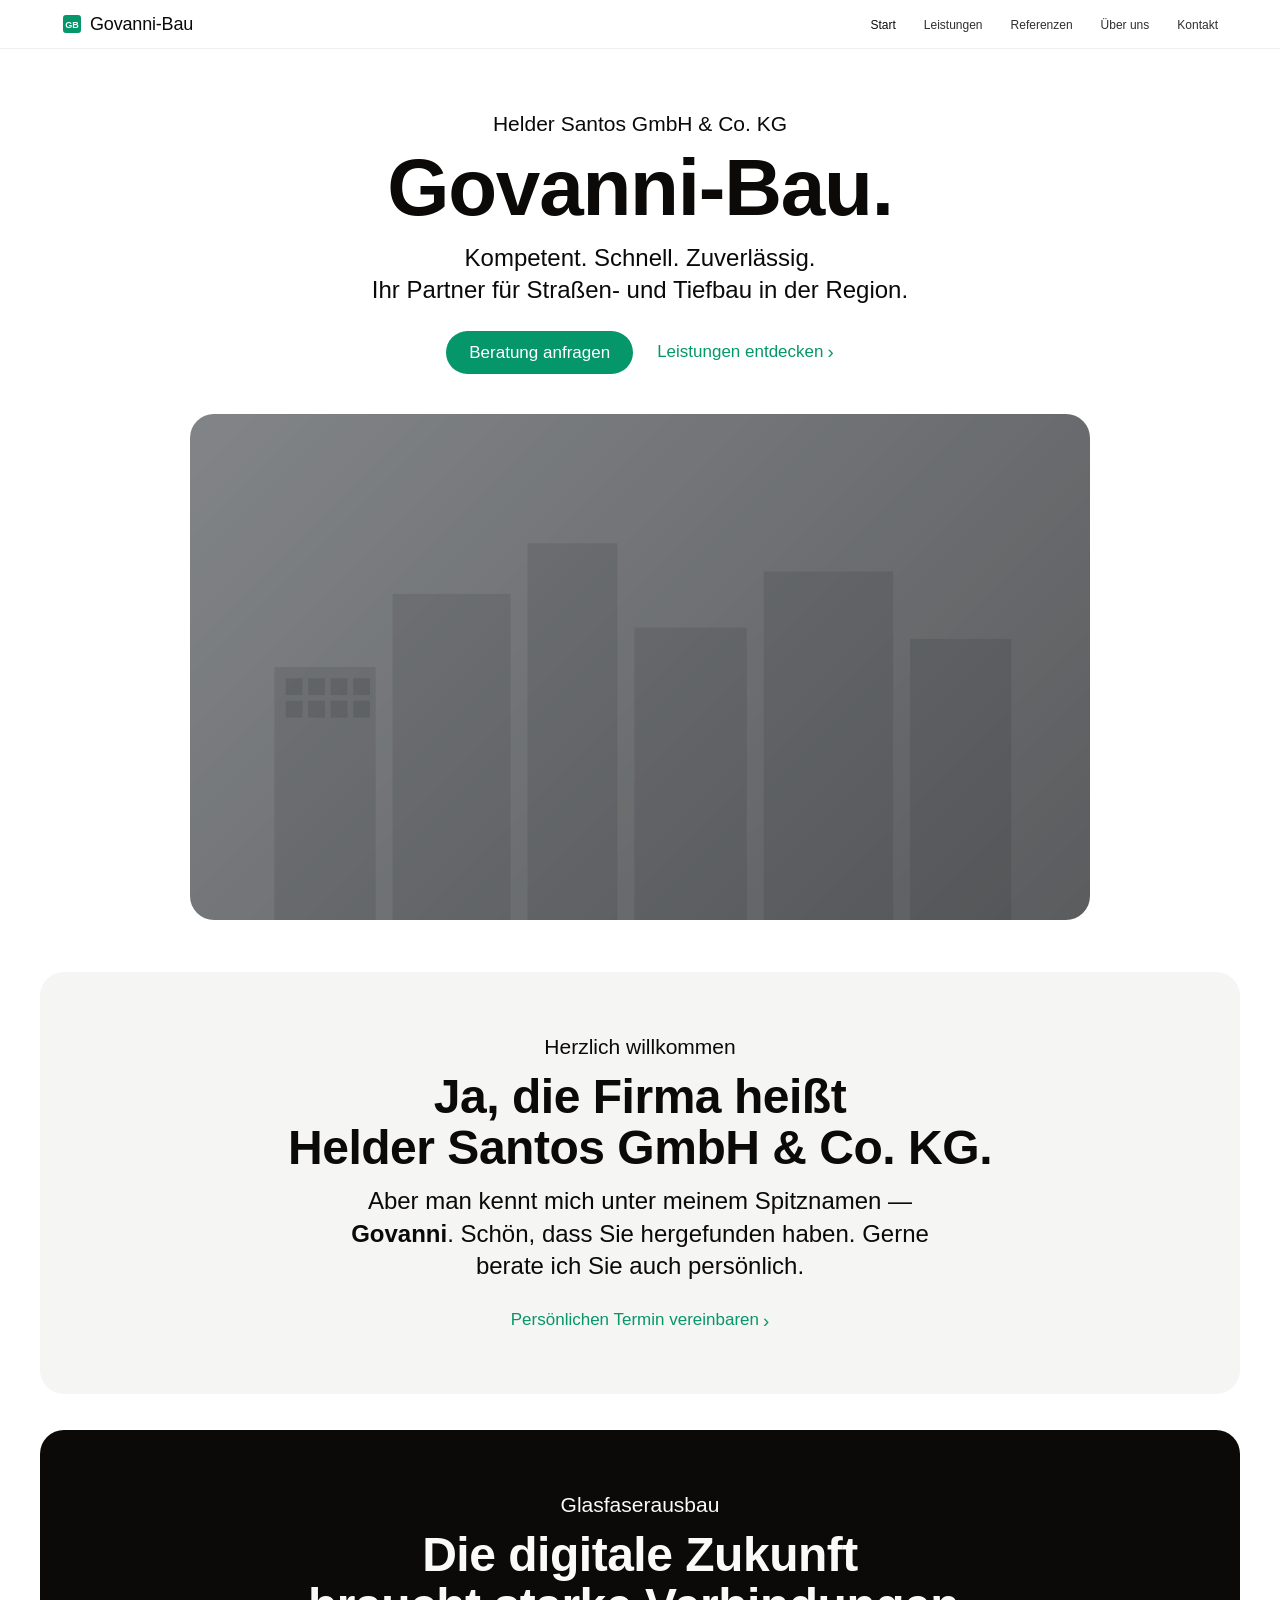
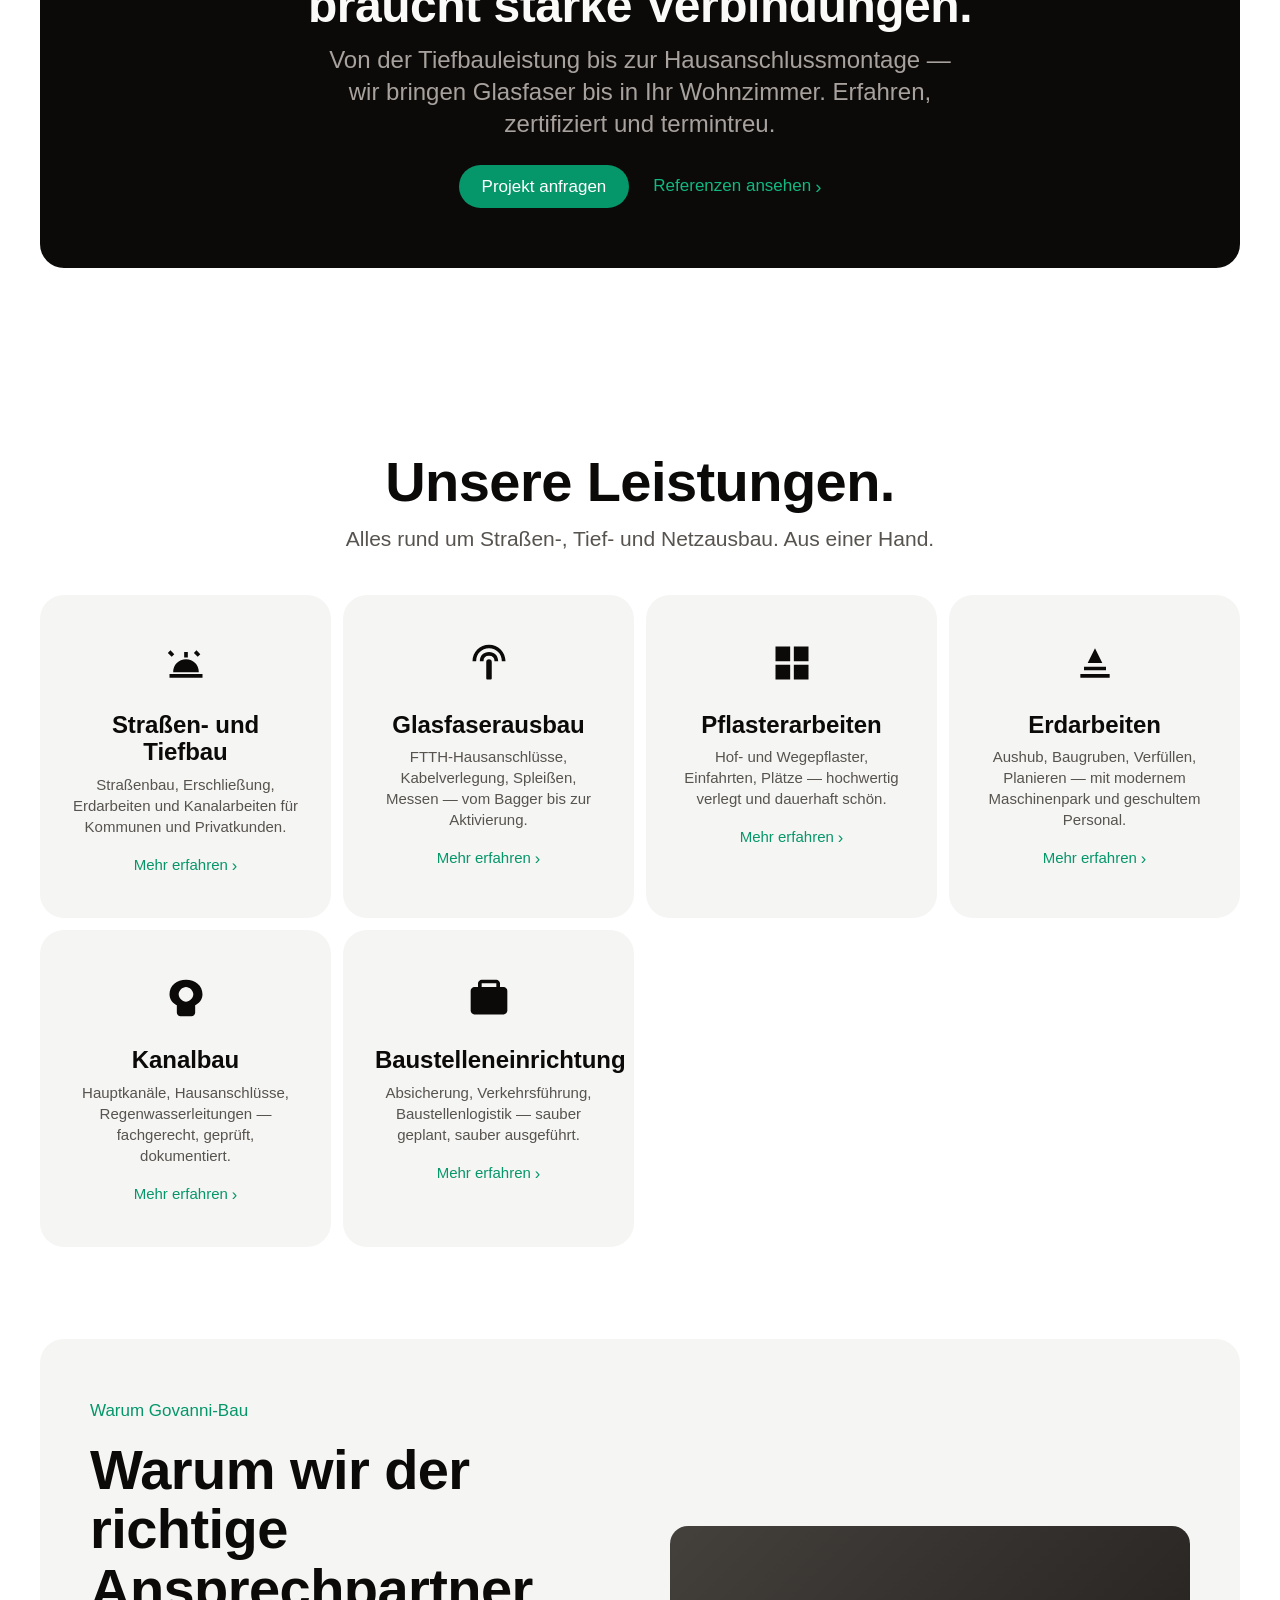
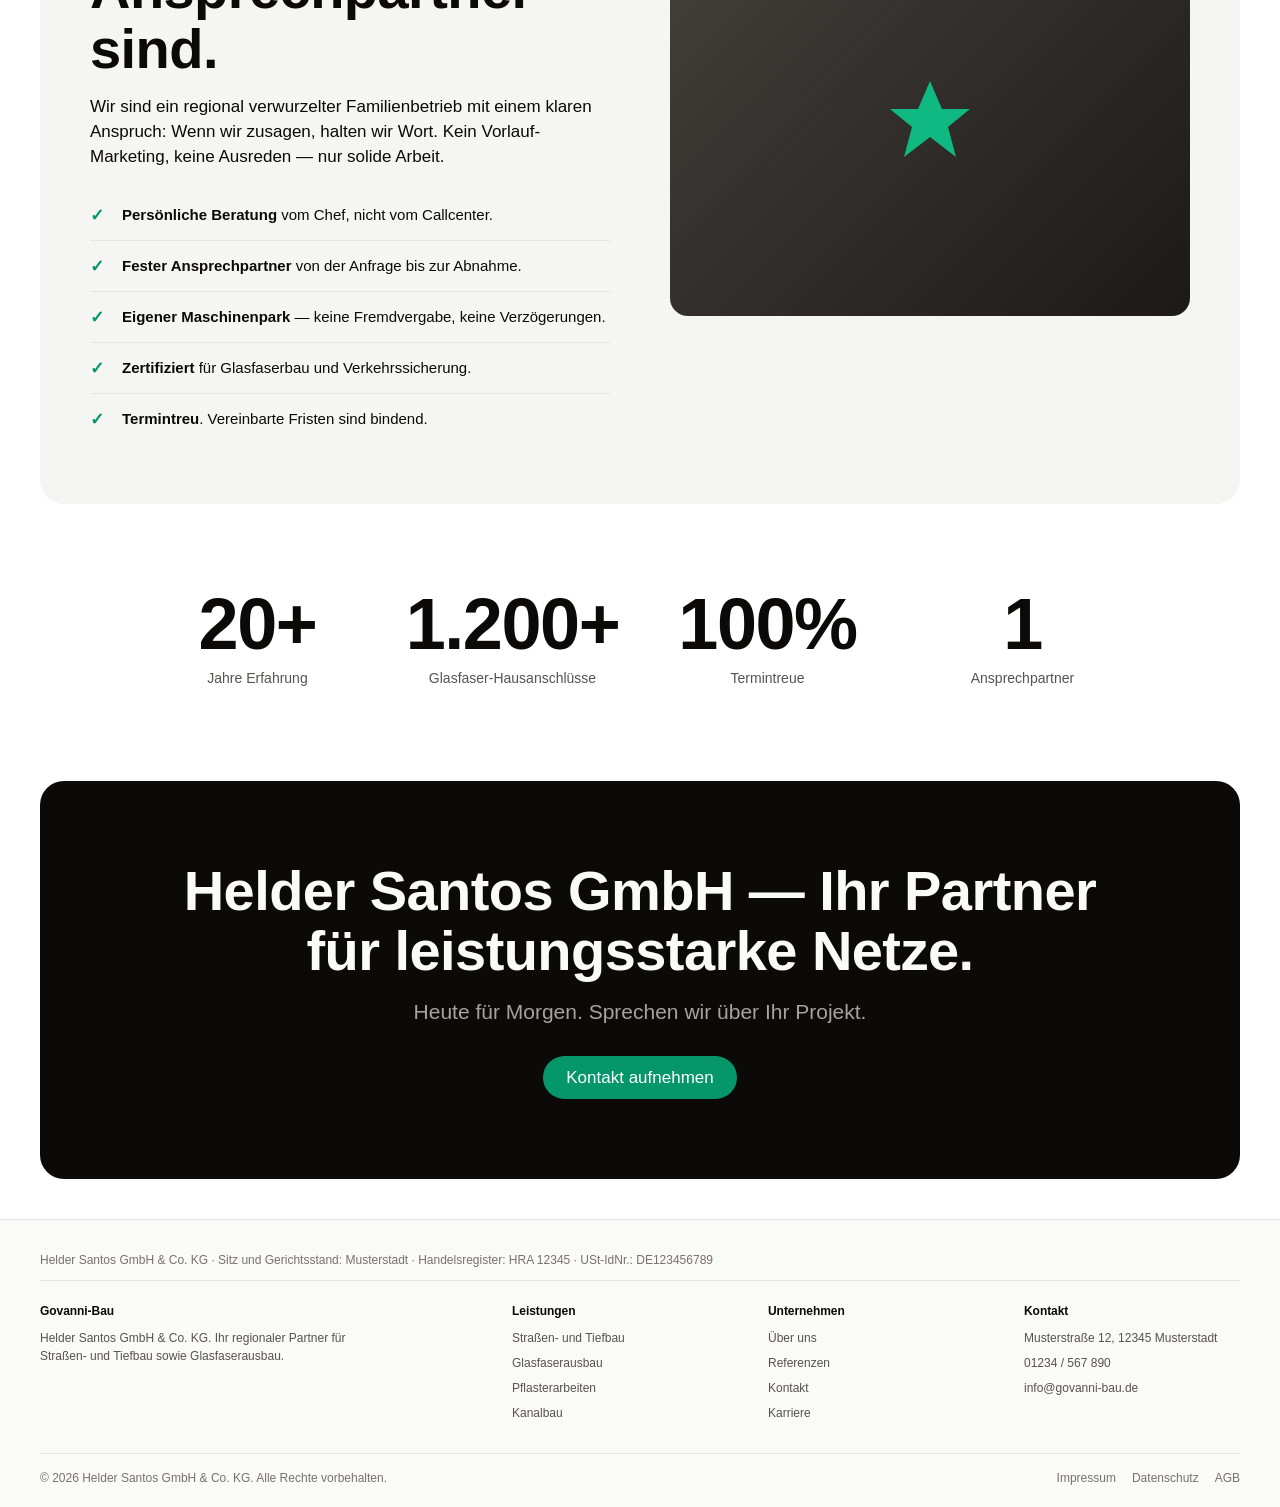
==== commit 2a01750e: "Rebranding auf Helder Santos GmbH / Govanni-Bau Übernahme der Positionierung und Tonalität von govan" ====
--- a/index.html
+++ b/index.html
@@ -3,8 +3,8 @@
 <head>
   <meta charset="UTF-8">
   <meta name="viewport" content="width=device-width, initial-scale=1.0">
-  <title>Musterbau – Bauen. Neu gedacht.</title>
-  <meta name="description" content="Musterbau. Zuverlässiger Partner für Hochbau, Tiefbau und Sanierung. In dritter Generation.">
+  <title>Govanni-Bau — Helder Santos GmbH & Co. KG</title>
+  <meta name="description" content="Govanni-Bau · Helder Santos GmbH & Co. KG. Straßen- und Tiefbau, Glasfaserausbau, Pflasterarbeiten. Kompetent, schnell, zuverlässig.">
   <link rel="stylesheet" href="css/style.css">
 </head>
 <body>
@@ -13,14 +13,15 @@
   <header class="site-header">
     <nav class="nav">
       <a href="index.html" class="logo">
-        <svg viewBox="0 0 24 24"><path d="M12 2 L2 8 v14 h6 v-8 h8 v8 h6 V8 z"/></svg>
-        Musterbau
+        <svg viewBox="0 0 40 40" aria-hidden="true"><rect x="2" y="2" width="36" height="36" rx="6" fill="#059669"/><text x="20" y="27" text-anchor="middle" font-family="Inter,sans-serif" font-size="18" font-weight="700" fill="#fff">GB</text></svg>
+        Govanni-Bau
       </a>
       <button class="nav-toggle" aria-label="Menü öffnen">
         <span></span><span></span><span></span>
       </button>
       <ul class="nav-links">
-        <li><a href="index.html">Startseite</a></li>
+        <li><a href="index.html">Start</a></li>
+        <li><a href="index.html#leistungen">Leistungen</a></li>
         <li><a href="referenzen.html">Referenzen</a></li>
         <li><a href="ueber-uns.html">Über uns</a></li>
         <li><a href="kontakt.html">Kontakt</a></li>
@@ -30,132 +31,155 @@
 
   <!-- Hero -->
   <section class="hero">
-    <p class="eyebrow">Musterbau</p>
-    <h1>Bauen.<br>Neu gedacht.</h1>
-    <p class="lead">Präzise. Termintreu. In dritter Generation.</p>
+    <p class="eyebrow">Helder Santos GmbH &amp; Co. KG</p>
+    <h1>Govanni-Bau.</h1>
+    <p class="lead">Kompetent. Schnell. Zuverlässig.<br>Ihr Partner für Straßen- und Tiefbau in der Region.</p>
     <div class="hero-links">
-      <a href="kontakt.html" class="link">Beratung anfragen</a>
-      <a href="referenzen.html" class="link">Referenzen ansehen</a>
+      <a href="kontakt.html" class="btn btn-primary">Beratung anfragen</a>
+      <a href="index.html#leistungen" class="link">Leistungen entdecken</a>
     </div>
     <div class="hero-visual"></div>
   </section>
 
-  <!-- Dark highlight tile -->
+  <!-- Personal welcome (Govanni's tone) -->
+  <div class="section-space">
+    <div class="tile tile-light">
+      <p class="eyebrow">Herzlich willkommen</p>
+      <h2>Ja, die Firma heißt<br>Helder Santos GmbH &amp; Co.&nbsp;KG.</h2>
+      <p class="lead">Aber man kennt mich unter meinem Spitznamen — <strong>Govanni</strong>. Schön, dass Sie hergefunden haben. Gerne berate ich Sie auch persönlich.</p>
+      <div class="hero-links" style="margin-top: 12px;">
+        <a href="kontakt.html" class="link">Persönlichen Termin vereinbaren</a>
+      </div>
+    </div>
+  </div>
+
+  <!-- Dark highlight tile: Glasfaser -->
   <div class="section-space">
     <div class="tile tile-dark">
-      <p class="eyebrow">Schlüsselfertigbau</p>
-      <h2>Alles aus einer Hand.<br>Vom Fundament bis zum Schlüssel.</h2>
-      <p class="lead">Planung, Genehmigung, Ausführung, Übergabe. Ein Ansprechpartner. Ein fester Preis. Ein Termin, an den Sie sich verlassen können.</p>
+      <p class="eyebrow">Glasfaserausbau</p>
+      <h2>Die digitale Zukunft<br>braucht starke Verbindungen.</h2>
+      <p class="lead">Von der Tiefbauleistung bis zur Hausanschlussmontage — wir bringen Glasfaser bis in Ihr Wohnzimmer. Erfahren, zertifiziert und termintreu.</p>
       <div class="hero-links" style="margin-top: 12px;">
-        <a href="kontakt.html" class="btn btn-primary">Projekt starten</a>
-        <a href="referenzen.html" class="link" style="color:#2997ff;">Projekte ansehen</a>
-      </div>
-    </div>
-  </div>
-
-  <!-- Light highlight tile -->
+        <a href="kontakt.html" class="btn btn-primary">Projekt anfragen</a>
+        <a href="referenzen.html" class="link" style="color:#10b981;">Referenzen ansehen</a>
+      </div>
+    </div>
+  </div>
+
+  <!-- Services grid -->
+  <section id="leistungen" class="services-section">
+    <div class="section-title">
+      <h2>Unsere Leistungen.</h2>
+      <p>Alles rund um Straßen-, Tief- und Netzausbau. Aus einer Hand.</p>
+    </div>
+    <div class="services-grid">
+
+      <div class="service-card">
+        <div class="service-icon">
+          <svg viewBox="0 0 24 24"><path d="M3 20 h18 v-2 H3 z M5 17 c0-4 3-7 7-7 s7 3 7 7 z M11 6 h2 v3 h-2 z M18.4 8.6 l1.4-1.4 l-2.1-2.1 l-1.4 1.4 z M4.2 8.6 l1.4-1.4 l-2.1-2.1 l-1.4 1.4 z"/></svg>
+        </div>
+        <h3>Straßen- und Tiefbau</h3>
+        <p>Straßenbau, Erschließung, Erdarbeiten und Kanalarbeiten für Kommunen und Privatkunden.</p>
+        <a href="kontakt.html" class="link">Mehr erfahren</a>
+      </div>
+
+      <div class="service-card">
+        <div class="service-icon">
+          <svg viewBox="0 0 24 24"><path d="M12 2 C7 2 3 6 3 11 h2 c0-4 3-7 7-7 s7 3 7 7 h2 c0-5-4-9-9-9 z M12 6 c-3 0-5 2-5 5 h2 c0-2 1-3 3-3 s3 1 3 3 h2 c0-3-2-5-5-5 z M12 10 c-1 0-1.5 0.5-1.5 1.5 v9 c0 0.3 0.2 0.5 0.5 0.5 h2 c0.3 0 0.5-0.2 0.5-0.5 v-9 c0-1-0.5-1.5-1.5-1.5 z"/></svg>
+        </div>
+        <h3>Glasfaserausbau</h3>
+        <p>FTTH-Hausanschlüsse, Kabelverlegung, Spleißen, Messen — vom Bagger bis zur Aktivierung.</p>
+        <a href="kontakt.html" class="link">Mehr erfahren</a>
+      </div>
+
+      <div class="service-card">
+        <div class="service-icon">
+          <svg viewBox="0 0 24 24"><path d="M3 3 h8 v8 H3 z M13 3 h8 v8 h-8 z M3 13 h8 v8 H3 z M13 13 h8 v8 h-8 z"/></svg>
+        </div>
+        <h3>Pflasterarbeiten</h3>
+        <p>Hof- und Wegepflaster, Einfahrten, Plätze — hochwertig verlegt und dauerhaft schön.</p>
+        <a href="kontakt.html" class="link">Mehr erfahren</a>
+      </div>
+
+      <div class="service-card">
+        <div class="service-icon">
+          <svg viewBox="0 0 24 24"><path d="M4 20 h16 v-2 H4 z M6 16 h12 v-2 H6 z M8 12 l4-8 4 8 z"/></svg>
+        </div>
+        <h3>Erdarbeiten</h3>
+        <p>Aushub, Baugruben, Verfüllen, Planieren — mit modernem Maschinenpark und geschultem Personal.</p>
+        <a href="kontakt.html" class="link">Mehr erfahren</a>
+      </div>
+
+      <div class="service-card">
+        <div class="service-icon">
+          <svg viewBox="0 0 24 24"><path d="M12 2 C7 2 3 5 3 10 c0 3 2 5 4 6 v4 c0 1 1 2 2 2 h6 c1 0 2-1 2-2 v-4 c2-1 4-3 4-6 c0-5-4-8-9-8 z M12 6 c2 0 4 2 4 4 s-2 4-4 4 s-4-2-4-4 s2-4 4-4 z"/></svg>
+        </div>
+        <h3>Kanalbau</h3>
+        <p>Hauptkanäle, Hausanschlüsse, Regenwasserleitungen — fachgerecht, geprüft, dokumentiert.</p>
+        <a href="kontakt.html" class="link">Mehr erfahren</a>
+      </div>
+
+      <div class="service-card">
+        <div class="service-icon">
+          <svg viewBox="0 0 24 24"><path d="M20 6 h-2 V4 c0-1-1-2-2-2H8C7 2 6 3 6 4v2H4c-1 0-2 1-2 2v11c0 1 1 2 2 2h16c1 0 2-1 2-2V8c0-1-1-2-2-2zM8 4h8v2H8V4z"/></svg>
+        </div>
+        <h3>Baustelleneinrichtung</h3>
+        <p>Absicherung, Verkehrsführung, Baustellenlogistik — sauber geplant, sauber ausgeführt.</p>
+        <a href="kontakt.html" class="link">Mehr erfahren</a>
+      </div>
+
+    </div>
+  </section>
+
+  <!-- USP tile -->
   <div class="section-space">
-    <div class="tile tile-light">
-      <p class="eyebrow">Sanierung</p>
-      <h2>Bestand mit Zukunft.</h2>
-      <p class="lead">Energetische Sanierung, denkmalgerechter Umbau, KfW-Förderung inklusive. Wir bringen Ihr Gebäude auf den neuesten Stand — ohne den Charakter zu verlieren.</p>
-      <div class="hero-links" style="margin-top: 12px;">
-        <a href="kontakt.html" class="link">Sanierung besprechen</a>
-      </div>
-    </div>
-  </div>
-
-  <!-- Services grid -->
-  <section class="services-section">
-    <div class="section-title">
-      <h2>Unser Leistungsspektrum.</h2>
-      <p>Ganzheitliche Bauleistungen aus einer Hand.</p>
-    </div>
-    <div class="services-grid">
-
-      <div class="service-card">
-        <div class="service-icon">
-          <svg viewBox="0 0 24 24"><path d="M12 3 L2 12 h3 v8 h14 v-8 h3 z M10 20 v-6 h4 v6 z"/></svg>
-        </div>
-        <h3>Hochbau</h3>
-        <p>Neubau von Wohn- und Gewerbeimmobilien mit modernster Technik.</p>
-        <a href="kontakt.html" class="link">Mehr erfahren</a>
-      </div>
-
-      <div class="service-card">
-        <div class="service-icon">
-          <svg viewBox="0 0 24 24"><path d="M4 20 h16 v-2 H4 z M6 16 h12 v-2 H6 z M8 12 l4-8 4 8 z"/></svg>
-        </div>
-        <h3>Tiefbau</h3>
-        <p>Erdarbeiten, Fundamente, Kanalbau und Erschließung.</p>
-        <a href="kontakt.html" class="link">Mehr erfahren</a>
-      </div>
-
-      <div class="service-card">
-        <div class="service-icon">
-          <svg viewBox="0 0 24 24"><path d="M3 3 h18 v18 H3 z M6 6 v12 h12 V6 z M9 9 h6 v6 H9 z"/></svg>
-        </div>
-        <h3>Umbau &amp; Sanierung</h3>
-        <p>Energetische Sanierung, Modernisierung und Anbauten.</p>
-        <a href="kontakt.html" class="link">Mehr erfahren</a>
-      </div>
-
-      <div class="service-card">
-        <div class="service-icon">
-          <svg viewBox="0 0 24 24"><path d="M12 2 l3 7 h7 l-5.5 4.5 L18.5 21 L12 16 l-6.5 5 2-7.5 L2 9 h7 z"/></svg>
-        </div>
-        <h3>Schlüsselfertigbau</h3>
-        <p>Komplette Projektabwicklung — bezugsfertige Übergabe.</p>
-        <a href="kontakt.html" class="link">Mehr erfahren</a>
-      </div>
-
-      <div class="service-card">
-        <div class="service-icon">
-          <svg viewBox="0 0 24 24"><path d="M20 6 h-2 V4 c0-1-1-2-2-2H8C7 2 6 3 6 4v2H4c-1 0-2 1-2 2v11c0 1 1 2 2 2h16c1 0 2-1 2-2V8c0-1-1-2-2-2zM8 4h8v2H8V4z"/></svg>
-        </div>
-        <h3>Projektmanagement</h3>
-        <p>Professionelle Baubegleitung, Kostenkontrolle, Terminüberwachung.</p>
-        <a href="kontakt.html" class="link">Mehr erfahren</a>
-      </div>
-
-      <div class="service-card">
-        <div class="service-icon">
-          <svg viewBox="0 0 24 24"><path d="M12 2 C7 2 3 6 3 11 c0 6 9 11 9 11 s9-5 9-11 c0-5-4-9-9-9 z M12 14 a3 3 0 1 1 0-6 a3 3 0 0 1 0 6 z"/></svg>
-        </div>
-        <h3>Beratung &amp; Planung</h3>
-        <p>Machbarkeitsstudien, Kostenschätzungen, Bauplanung.</p>
-        <a href="kontakt.html" class="link">Mehr erfahren</a>
-      </div>
-
-    </div>
-  </section>
+    <div class="feature-tile">
+      <div class="two-col">
+        <div>
+          <p class="eyebrow" style="font-size:17px;color:var(--color-blue);">Warum Govanni-Bau</p>
+          <h2>Warum wir der richtige<br>Ansprechpartner sind.</h2>
+          <p>Wir sind ein regional verwurzelter Familienbetrieb mit einem klaren Anspruch: Wenn wir zusagen, halten wir Wort. Kein Vorlauf-Marketing, keine Ausreden — nur solide Arbeit.</p>
+          <ul class="values-list">
+            <li><strong>Persönliche Beratung</strong> vom Chef, nicht vom Callcenter.</li>
+            <li><strong>Fester Ansprechpartner</strong> von der Anfrage bis zur Abnahme.</li>
+            <li><strong>Eigener Maschinenpark</strong> — keine Fremdvergabe, keine Verzögerungen.</li>
+            <li><strong>Zertifiziert</strong> für Glasfaserbau und Verkehrssicherung.</li>
+            <li><strong>Termintreu</strong>. Vereinbarte Fristen sind bindend.</li>
+          </ul>
+        </div>
+        <div class="col-visual">
+          <svg viewBox="0 0 24 24" style="fill:#10b981;"><path d="M12 2 l3 7 h7 l-5.5 4.5 L18.5 21 L12 16 l-6.5 5 2-7.5 L2 9 h7 z"/></svg>
+        </div>
+      </div>
+    </div>
+  </div>
 
   <!-- Stats -->
   <section class="stats">
     <div class="stats-grid">
       <div>
-        <div class="stat-number">40+</div>
+        <div class="stat-number">20+</div>
         <div class="stat-label">Jahre Erfahrung</div>
       </div>
       <div>
-        <div class="stat-number">500+</div>
-        <div class="stat-label">Projekte</div>
-      </div>
-      <div>
-        <div class="stat-number">85</div>
-        <div class="stat-label">Mitarbeiter</div>
-      </div>
-      <div>
-        <div class="stat-number">98%</div>
-        <div class="stat-label">Zufriedene Kunden</div>
+        <div class="stat-number">1.200+</div>
+        <div class="stat-label">Glasfaser-Hausanschlüsse</div>
+      </div>
+      <div>
+        <div class="stat-number">100%</div>
+        <div class="stat-label">Termintreue</div>
+      </div>
+      <div>
+        <div class="stat-number">1</div>
+        <div class="stat-label">Ansprechpartner</div>
       </div>
     </div>
   </section>
 
   <!-- CTA -->
   <div class="cta-banner">
-    <h2>Bereit für Ihr nächstes Projekt?</h2>
-    <p>Kostenloses Erstgespräch. Individuelles Angebot. Ohne Verpflichtung.</p>
+    <h2>Helder Santos GmbH — Ihr Partner<br>für leistungsstarke Netze.</h2>
+    <p>Heute für Morgen. Sprechen wir über Ihr Projekt.</p>
     <a href="kontakt.html" class="btn btn-primary">Kontakt aufnehmen</a>
   </div>
 
@@ -163,20 +187,20 @@
   <footer class="site-footer">
     <div class="footer-inner">
       <div class="footer-disclaimer">
-        Alle Preise verstehen sich zzgl. gesetzlicher MwSt. Änderungen und Irrtümer vorbehalten. Bildmaterial dient der Illustration.
+        Helder Santos GmbH &amp; Co. KG · Sitz und Gerichtsstand: Musterstadt · Handelsregister: HRA 12345 · USt-IdNr.: DE123456789
       </div>
       <div class="footer-grid">
         <div class="footer-brand">
-          <h4>Musterbau</h4>
-          <p>Ihr zuverlässiger Partner für Hochbau, Tiefbau und Sanierung. Qualität am Bau seit 1982.</p>
+          <h4>Govanni-Bau</h4>
+          <p>Helder Santos GmbH &amp; Co. KG. Ihr regionaler Partner für Straßen- und Tiefbau sowie Glasfaserausbau.</p>
         </div>
         <div>
           <h4>Leistungen</h4>
           <ul>
-            <li><a href="index.html">Hochbau</a></li>
-            <li><a href="index.html">Tiefbau</a></li>
-            <li><a href="index.html">Sanierung</a></li>
-            <li><a href="index.html">Schlüsselfertigbau</a></li>
+            <li><a href="index.html#leistungen">Straßen- und Tiefbau</a></li>
+            <li><a href="index.html#leistungen">Glasfaserausbau</a></li>
+            <li><a href="index.html#leistungen">Pflasterarbeiten</a></li>
+            <li><a href="index.html#leistungen">Kanalbau</a></li>
           </ul>
         </div>
         <div>
@@ -193,12 +217,12 @@
           <ul>
             <li>Musterstraße 12, 12345 Musterstadt</li>
             <li>01234 / 567 890</li>
-            <li>info@musterbau-gmbh.de</li>
+            <li>info@govanni-bau.de</li>
           </ul>
         </div>
       </div>
       <div class="footer-bottom">
-        <span>© 2026 Musterbau GmbH. Alle Rechte vorbehalten.</span>
+        <span>© 2026 Helder Santos GmbH &amp; Co. KG. Alle Rechte vorbehalten.</span>
         <ul class="footer-links">
           <li><a href="#">Impressum</a></li>
           <li><a href="#">Datenschutz</a></li>
--- a/css/style.css
+++ b/css/style.css
@@ -3,27 +3,27 @@
    ============================================ */
 
 :root {
-  --font-sans: -apple-system, BlinkMacSystemFont, "SF Pro Display", "SF Pro Text", "Helvetica Neue", Helvetica, Arial, sans-serif;
-
-  /* Neutrals */
+  --font-sans: "Inter", -apple-system, BlinkMacSystemFont, "SF Pro Display", "SF Pro Text", "Helvetica Neue", Helvetica, Arial, sans-serif;
+
+  /* Neutrals — warm stone palette */
   --color-bg: #ffffff;
-  --color-bg-soft: #fbfbfd;
-  --color-bg-tile: #f5f5f7;
-  --color-bg-dark: #000000;
-  --color-bg-dark-tile: #1d1d1f;
+  --color-bg-soft: #fafaf9;
+  --color-bg-tile: #f5f5f4;
+  --color-bg-dark: #0c0a09;
+  --color-bg-dark-tile: #1c1917;
 
   /* Text */
-  --color-text: #1d1d1f;
-  --color-text-secondary: #6e6e73;
-  --color-text-tertiary: #86868b;
-  --color-text-inverse: #f5f5f7;
-
-  /* Accent */
-  --color-blue: #0071e3;
-  --color-blue-hover: #0077ed;
+  --color-text: #0c0a09;
+  --color-text-secondary: #57534e;
+  --color-text-tertiary: #78716c;
+  --color-text-inverse: #fafaf9;
+
+  /* Accent — emerald green */
+  --color-blue: #059669;
+  --color-blue-hover: #047857;
 
   /* Lines */
-  --color-border: #d2d2d7;
+  --color-border: #e7e5e4;
 
   /* Layout */
   --nav-height: 48px;
@@ -399,8 +399,8 @@
 
 .tile-dark h2,
 .tile-dark h3,
-.tile-dark .eyebrow { color: #f5f5f7; }
-.tile-dark p { color: #a1a1a6; }
+.tile-dark .eyebrow { color: #fafaf9; }
+.tile-dark p { color: #a8a29e; }
 
 .tile .eyebrow {
   font-size: 21px;
@@ -408,7 +408,7 @@
   color: var(--color-text);
 }
 
-.tile-dark .eyebrow { color: #f5f5f7; }
+.tile-dark .eyebrow { color: #fafaf9; }
 
 .tile h2 {
   margin-bottom: 12px;
@@ -699,8 +699,8 @@
   color: var(--color-text-inverse);
 }
 
-.feature-tile-dark h2 { color: #f5f5f7; }
-.feature-tile-dark p { color: #a1a1a6; }
+.feature-tile-dark h2 { color: #fafaf9; }
+.feature-tile-dark p { color: #a8a29e; }
 
 .two-col {
   display: grid;
@@ -717,7 +717,7 @@
 .col-visual {
   aspect-ratio: 4/3;
   border-radius: var(--radius-lg);
-  background: linear-gradient(135deg, #86868b 0%, #4a4a4d 100%);
+  background: linear-gradient(135deg, #44403c 0%, #1c1917 100%);
   display: flex;
   align-items: center;
   justify-content: center;
@@ -915,12 +915,12 @@
 }
 
 .cta-banner h2 {
-  color: #f5f5f7;
+  color: #fafaf9;
   margin-bottom: 16px;
 }
 
 .cta-banner p {
-  color: #a1a1a6;
+  color: #a8a29e;
   font-size: 21px;
   max-width: 600px;
   margin: 0 auto 28px;
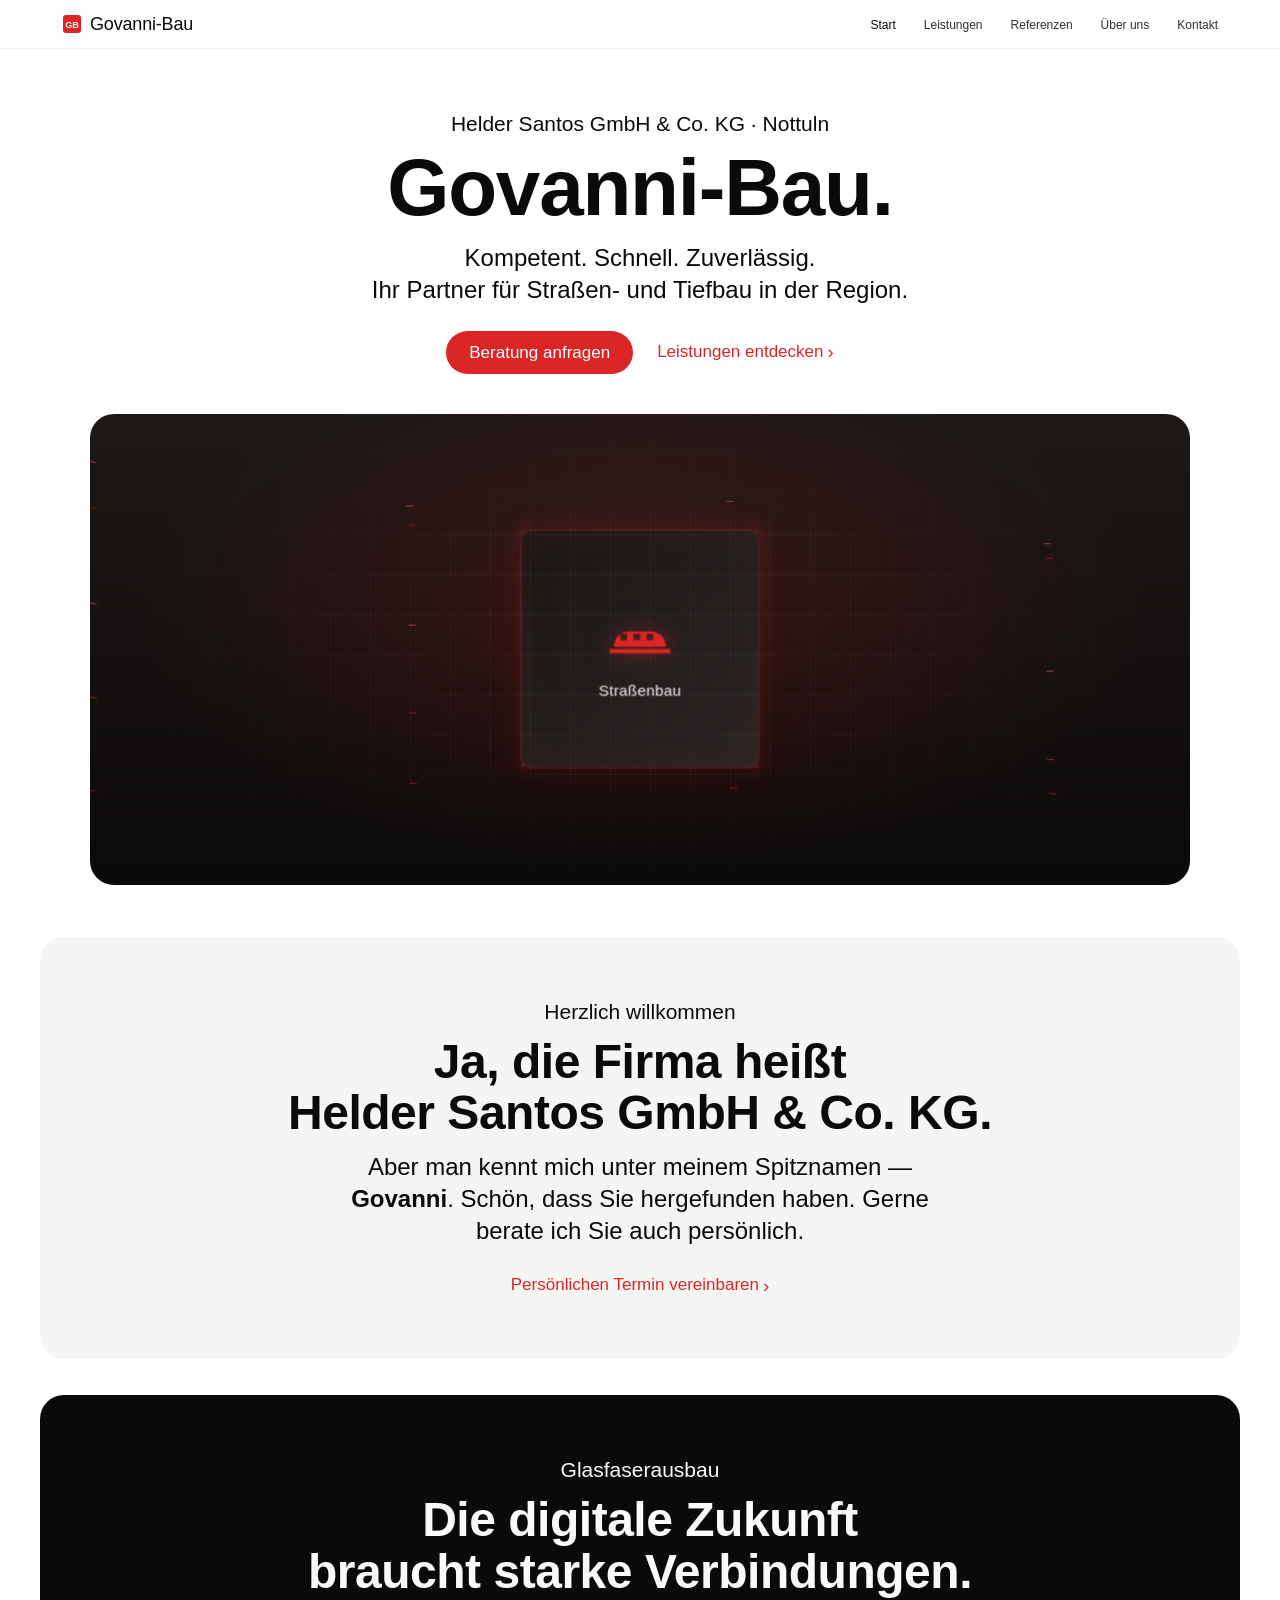
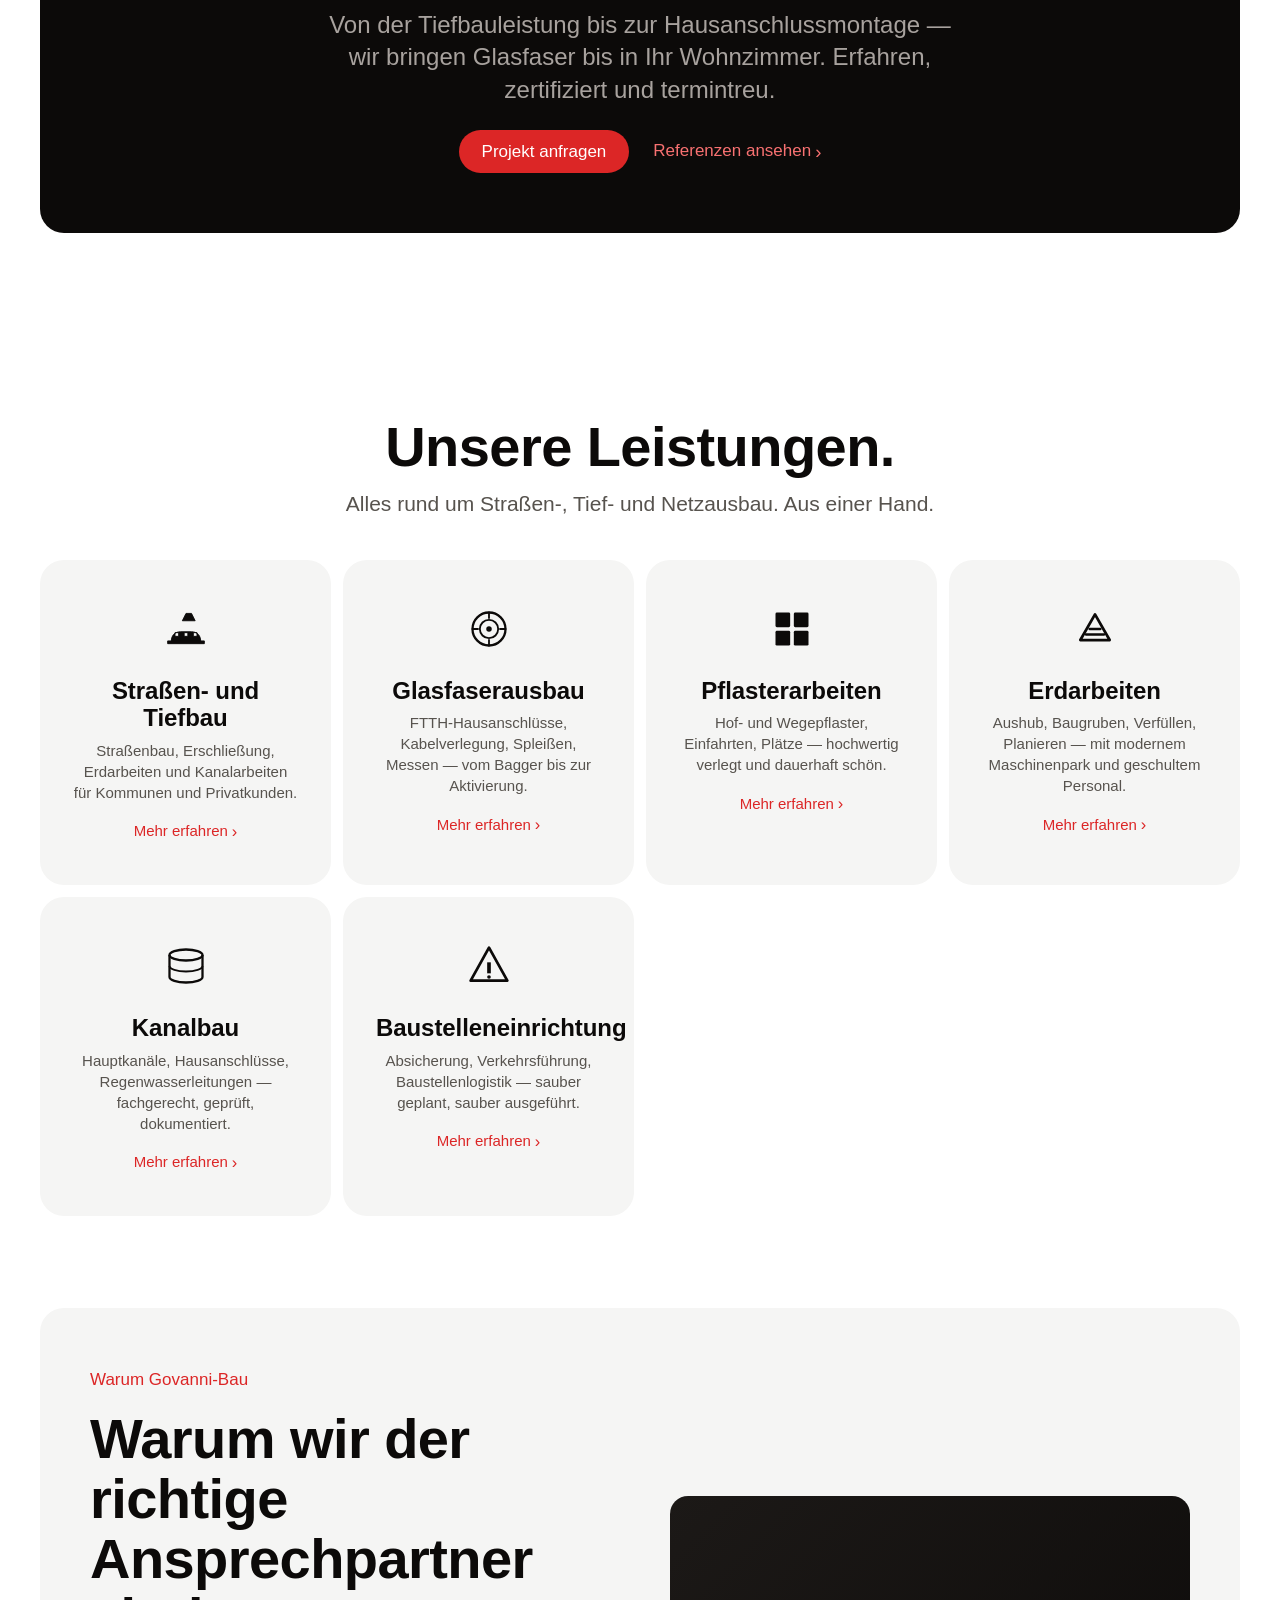
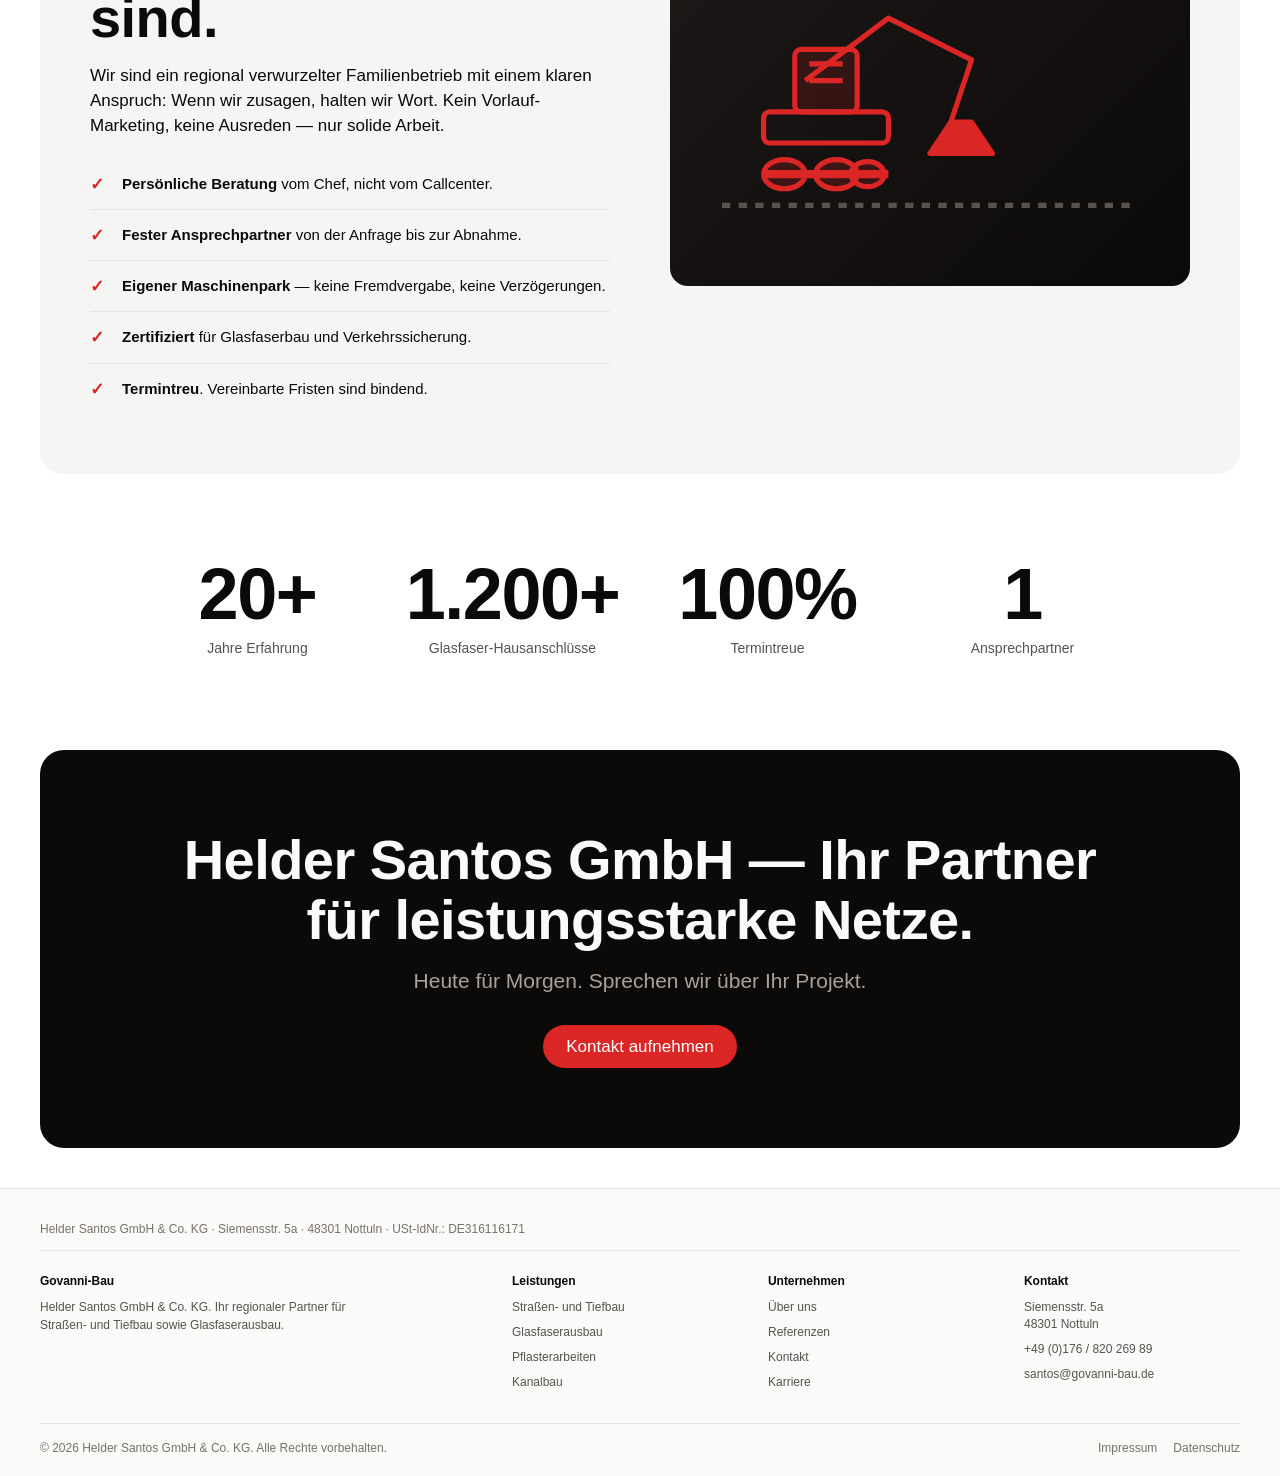
==== commit 3426f8db: "Rote Farbwelt, 3D-Cube-Animation im Hero, echte Impressumsdaten Große Überarbeitung nach Kundenfeedb" ====
--- a/index.html
+++ b/index.html
@@ -4,7 +4,7 @@
   <meta charset="UTF-8">
   <meta name="viewport" content="width=device-width, initial-scale=1.0">
   <title>Govanni-Bau — Helder Santos GmbH & Co. KG</title>
-  <meta name="description" content="Govanni-Bau · Helder Santos GmbH & Co. KG. Straßen- und Tiefbau, Glasfaserausbau, Pflasterarbeiten. Kompetent, schnell, zuverlässig.">
+  <meta name="description" content="Govanni-Bau · Helder Santos GmbH & Co. KG aus Nottuln. Straßen- und Tiefbau, Glasfaserausbau, Pflasterarbeiten. Kompetent, schnell, zuverlässig.">
   <link rel="stylesheet" href="css/style.css">
 </head>
 <body>
@@ -13,7 +13,7 @@
   <header class="site-header">
     <nav class="nav">
       <a href="index.html" class="logo">
-        <svg viewBox="0 0 40 40" aria-hidden="true"><rect x="2" y="2" width="36" height="36" rx="6" fill="#059669"/><text x="20" y="27" text-anchor="middle" font-family="Inter,sans-serif" font-size="18" font-weight="700" fill="#fff">GB</text></svg>
+        <svg viewBox="0 0 40 40" aria-hidden="true"><rect x="2" y="2" width="36" height="36" rx="6" fill="#dc2626"/><text x="20" y="27" text-anchor="middle" font-family="Inter,sans-serif" font-size="18" font-weight="700" fill="#fff">GB</text></svg>
         Govanni-Bau
       </a>
       <button class="nav-toggle" aria-label="Menü öffnen">
@@ -31,14 +31,65 @@
 
   <!-- Hero -->
   <section class="hero">
-    <p class="eyebrow">Helder Santos GmbH &amp; Co. KG</p>
+    <p class="eyebrow">Helder Santos GmbH &amp; Co. KG · Nottuln</p>
     <h1>Govanni-Bau.</h1>
     <p class="lead">Kompetent. Schnell. Zuverlässig.<br>Ihr Partner für Straßen- und Tiefbau in der Region.</p>
     <div class="hero-links">
       <a href="kontakt.html" class="btn btn-primary">Beratung anfragen</a>
       <a href="index.html#leistungen" class="link">Leistungen entdecken</a>
     </div>
-    <div class="hero-visual"></div>
+
+    <!-- 3D animated hero -->
+    <div class="hero-visual">
+
+      <!-- Animated fiber-optic streaks -->
+      <svg class="hero-fibers" viewBox="0 0 1400 600" preserveAspectRatio="none" aria-hidden="true">
+        <path d="M0,120 C300,80 500,200 800,160 S1200,220 1400,180"/>
+        <path d="M0,240 C250,300 550,240 850,290 S1200,340 1400,300"/>
+        <path d="M0,360 C300,420 550,340 900,400 S1200,440 1400,420"/>
+        <path d="M0,480 C280,440 600,500 900,470 S1200,510 1400,490"/>
+        <path d="M0,60 C400,180 700,60 1050,140 S1300,80 1400,120"/>
+      </svg>
+
+      <!-- Ambient particles -->
+      <div class="particles" aria-hidden="true">
+        <span class="particle"></span><span class="particle"></span>
+        <span class="particle"></span><span class="particle"></span>
+        <span class="particle"></span><span class="particle"></span>
+        <span class="particle"></span><span class="particle"></span>
+      </div>
+
+      <!-- Rotating 3D cube -->
+      <div class="hero-3d" aria-hidden="true">
+        <div class="cube-scene">
+          <div class="cube-face cube-face--front">
+            <svg viewBox="0 0 64 64"><path d="M4 52 h56 v-4 H4 z M8 46 c0-8 6-14 14-14 h20 c8 0 14 6 14 14 z M14 40 h6 v-6 h-6 z M26 40 h6 v-6 h-6 z M38 40 h6 v-6 h-6 z"/></svg>
+            <span>Straßenbau</span>
+          </div>
+          <div class="cube-face cube-face--back">
+            <svg viewBox="0 0 64 64"><circle cx="32" cy="32" r="20" fill="none" stroke="currentColor" stroke-width="3"/><circle cx="32" cy="32" r="12" fill="none" stroke="currentColor" stroke-width="2"/><circle cx="32" cy="32" r="4"/><path d="M12 32 h6 M46 32 h6 M32 12 v6 M32 46 v6" stroke="currentColor" stroke-width="2"/></svg>
+            <span>Glasfaser</span>
+          </div>
+          <div class="cube-face cube-face--right">
+            <svg viewBox="0 0 64 64"><rect x="8" y="8" width="20" height="20" rx="2"/><rect x="34" y="8" width="20" height="20" rx="2"/><rect x="8" y="34" width="20" height="20" rx="2"/><rect x="34" y="34" width="20" height="20" rx="2"/></svg>
+            <span>Pflaster</span>
+          </div>
+          <div class="cube-face cube-face--left">
+            <svg viewBox="0 0 64 64"><path d="M12 12 L52 12 L46 30 L18 30 z" fill="none" stroke="currentColor" stroke-width="3"/><rect x="20" y="30" width="24" height="14"/><circle cx="20" cy="52" r="6"/><circle cx="44" cy="52" r="6"/></svg>
+            <span>Tiefbau</span>
+          </div>
+          <div class="cube-face cube-face--top">
+            <svg viewBox="0 0 64 64"><path d="M8 32 h48 M14 32 v14 M26 32 v14 M38 32 v14 M50 32 v14" fill="none" stroke="currentColor" stroke-width="3"/><circle cx="14" cy="20" r="3"/><circle cx="32" cy="14" r="3"/><circle cx="50" cy="20" r="3"/></svg>
+            <span>Netze</span>
+          </div>
+          <div class="cube-face cube-face--bottom">
+            <svg viewBox="0 0 64 64"><path d="M32 4 L38 24 L58 24 L42 36 L48 56 L32 44 L16 56 L22 36 L6 24 L26 24 z"/></svg>
+            <span>Qualität</span>
+          </div>
+        </div>
+      </div>
+
+    </div>
   </section>
 
   <!-- Personal welcome (Govanni's tone) -->
@@ -61,7 +112,7 @@
       <p class="lead">Von der Tiefbauleistung bis zur Hausanschlussmontage — wir bringen Glasfaser bis in Ihr Wohnzimmer. Erfahren, zertifiziert und termintreu.</p>
       <div class="hero-links" style="margin-top: 12px;">
         <a href="kontakt.html" class="btn btn-primary">Projekt anfragen</a>
-        <a href="referenzen.html" class="link" style="color:#10b981;">Referenzen ansehen</a>
+        <a href="referenzen.html" class="link" style="color:#f87171;">Referenzen ansehen</a>
       </div>
     </div>
   </div>
@@ -76,7 +127,7 @@
 
       <div class="service-card">
         <div class="service-icon">
-          <svg viewBox="0 0 24 24"><path d="M3 20 h18 v-2 H3 z M5 17 c0-4 3-7 7-7 s7 3 7 7 z M11 6 h2 v3 h-2 z M18.4 8.6 l1.4-1.4 l-2.1-2.1 l-1.4 1.4 z M4.2 8.6 l1.4-1.4 l-2.1-2.1 l-1.4 1.4 z"/></svg>
+          <svg viewBox="0 0 48 48"><path d="M4 40 h40 v-3 H4 z M8 37 c0-6 4-10 10-10 h12 c6 0 10 4 10 10 z M12 32 h4 v-4 h-4 z M22 32 h4 v-4 h-4 z M32 32 h4 v-4 h-4 z M20 15 h14 l-4-8 h-6 z" stroke="currentColor" stroke-width="1" fill="currentColor"/></svg>
         </div>
         <h3>Straßen- und Tiefbau</h3>
         <p>Straßenbau, Erschließung, Erdarbeiten und Kanalarbeiten für Kommunen und Privatkunden.</p>
@@ -85,7 +136,7 @@
 
       <div class="service-card">
         <div class="service-icon">
-          <svg viewBox="0 0 24 24"><path d="M12 2 C7 2 3 6 3 11 h2 c0-4 3-7 7-7 s7 3 7 7 h2 c0-5-4-9-9-9 z M12 6 c-3 0-5 2-5 5 h2 c0-2 1-3 3-3 s3 1 3 3 h2 c0-3-2-5-5-5 z M12 10 c-1 0-1.5 0.5-1.5 1.5 v9 c0 0.3 0.2 0.5 0.5 0.5 h2 c0.3 0 0.5-0.2 0.5-0.5 v-9 c0-1-0.5-1.5-1.5-1.5 z"/></svg>
+          <svg viewBox="0 0 48 48"><circle cx="24" cy="24" r="18" fill="none" stroke="currentColor" stroke-width="2.5"/><circle cx="24" cy="24" r="10" fill="none" stroke="currentColor" stroke-width="2"/><circle cx="24" cy="24" r="3" fill="currentColor"/><path d="M6 24 h6 M36 24 h6 M24 6 v6 M24 36 v6" stroke="currentColor" stroke-width="2" stroke-linecap="round"/></svg>
         </div>
         <h3>Glasfaserausbau</h3>
         <p>FTTH-Hausanschlüsse, Kabelverlegung, Spleißen, Messen — vom Bagger bis zur Aktivierung.</p>
@@ -94,7 +145,7 @@
 
       <div class="service-card">
         <div class="service-icon">
-          <svg viewBox="0 0 24 24"><path d="M3 3 h8 v8 H3 z M13 3 h8 v8 h-8 z M3 13 h8 v8 H3 z M13 13 h8 v8 h-8 z"/></svg>
+          <svg viewBox="0 0 48 48"><rect x="6" y="6" width="16" height="16" rx="1.5" fill="currentColor"/><rect x="26" y="6" width="16" height="16" rx="1.5" fill="currentColor"/><rect x="6" y="26" width="16" height="16" rx="1.5" fill="currentColor"/><rect x="26" y="26" width="16" height="16" rx="1.5" fill="currentColor"/></svg>
         </div>
         <h3>Pflasterarbeiten</h3>
         <p>Hof- und Wegepflaster, Einfahrten, Plätze — hochwertig verlegt und dauerhaft schön.</p>
@@ -103,7 +154,7 @@
 
       <div class="service-card">
         <div class="service-icon">
-          <svg viewBox="0 0 24 24"><path d="M4 20 h16 v-2 H4 z M6 16 h12 v-2 H6 z M8 12 l4-8 4 8 z"/></svg>
+          <svg viewBox="0 0 48 48"><path d="M8 36 L24 8 L40 36 z" fill="none" stroke="currentColor" stroke-width="3" stroke-linejoin="round"/><path d="M14 30 h20 M18 24 h12" stroke="currentColor" stroke-width="2.5" stroke-linecap="round"/></svg>
         </div>
         <h3>Erdarbeiten</h3>
         <p>Aushub, Baugruben, Verfüllen, Planieren — mit modernem Maschinenpark und geschultem Personal.</p>
@@ -112,7 +163,7 @@
 
       <div class="service-card">
         <div class="service-icon">
-          <svg viewBox="0 0 24 24"><path d="M12 2 C7 2 3 5 3 10 c0 3 2 5 4 6 v4 c0 1 1 2 2 2 h6 c1 0 2-1 2-2 v-4 c2-1 4-3 4-6 c0-5-4-8-9-8 z M12 6 c2 0 4 2 4 4 s-2 4-4 4 s-4-2-4-4 s2-4 4-4 z"/></svg>
+          <svg viewBox="0 0 48 48"><ellipse cx="24" cy="12" rx="18" ry="6" fill="none" stroke="currentColor" stroke-width="2.5"/><path d="M6 12 v24 c0 3.3 8 6 18 6 s18-2.7 18-6 V12" fill="none" stroke="currentColor" stroke-width="2.5"/><path d="M6 24 c0 3.3 8 6 18 6 s18-2.7 18-6" fill="none" stroke="currentColor" stroke-width="2"/></svg>
         </div>
         <h3>Kanalbau</h3>
         <p>Hauptkanäle, Hausanschlüsse, Regenwasserleitungen — fachgerecht, geprüft, dokumentiert.</p>
@@ -121,7 +172,7 @@
 
       <div class="service-card">
         <div class="service-icon">
-          <svg viewBox="0 0 24 24"><path d="M20 6 h-2 V4 c0-1-1-2-2-2H8C7 2 6 3 6 4v2H4c-1 0-2 1-2 2v11c0 1 1 2 2 2h16c1 0 2-1 2-2V8c0-1-1-2-2-2zM8 4h8v2H8V4z"/></svg>
+          <svg viewBox="0 0 48 48"><path d="M24 4 L44 40 H4 z" fill="none" stroke="currentColor" stroke-width="3" stroke-linejoin="round"/><rect x="22" y="20" width="4" height="12" fill="currentColor"/><circle cx="24" cy="36" r="2" fill="currentColor"/></svg>
         </div>
         <h3>Baustelleneinrichtung</h3>
         <p>Absicherung, Verkehrsführung, Baustellenlogistik — sauber geplant, sauber ausgeführt.</p>
@@ -147,8 +198,29 @@
             <li><strong>Termintreu</strong>. Vereinbarte Fristen sind bindend.</li>
           </ul>
         </div>
-        <div class="col-visual">
-          <svg viewBox="0 0 24 24" style="fill:#10b981;"><path d="M12 2 l3 7 h7 l-5.5 4.5 L18.5 21 L12 16 l-6.5 5 2-7.5 L2 9 h7 z"/></svg>
+        <div class="col-visual" style="background:linear-gradient(135deg,#1c1917 0%,#0c0a09 100%);">
+          <svg viewBox="0 0 200 150" style="width:80%;height:auto;">
+            <!-- Excavator illustration -->
+            <g fill="none" stroke="#dc2626" stroke-width="2.5" stroke-linejoin="round">
+              <!-- Boom & arm -->
+              <path d="M40 70 L80 40 L120 60 L110 90"/>
+              <!-- Bucket -->
+              <path d="M110 90 L100 105 L130 105 L120 90 z" fill="#dc2626"/>
+              <!-- Cabin -->
+              <rect x="35" y="55" width="30" height="30" rx="3" fill="#dc2626" fill-opacity="0.15"/>
+              <line x1="42" y1="62" x2="58" y2="62"/>
+              <line x1="42" y1="70" x2="58" y2="70"/>
+              <!-- Body -->
+              <rect x="20" y="85" width="60" height="15" rx="3"/>
+              <!-- Tracks -->
+              <ellipse cx="30" cy="115" rx="10" ry="7" fill="#dc2626" fill-opacity="0.2"/>
+              <ellipse cx="55" cy="115" rx="10" ry="7" fill="#dc2626" fill-opacity="0.2"/>
+              <ellipse cx="70" cy="115" rx="8" ry="6" fill="#dc2626" fill-opacity="0.2"/>
+              <line x1="20" y1="115" x2="80" y2="115" stroke-width="4"/>
+              <!-- Ground -->
+              <line x1="0" y1="130" x2="200" y2="130" stroke="#57534e" stroke-dasharray="4 4"/>
+            </g>
+          </svg>
         </div>
       </div>
     </div>
@@ -187,7 +259,7 @@
   <footer class="site-footer">
     <div class="footer-inner">
       <div class="footer-disclaimer">
-        Helder Santos GmbH &amp; Co. KG · Sitz und Gerichtsstand: Musterstadt · Handelsregister: HRA 12345 · USt-IdNr.: DE123456789
+        Helder Santos GmbH &amp; Co. KG · Siemensstr. 5a · 48301 Nottuln · USt-IdNr.: DE316116171
       </div>
       <div class="footer-grid">
         <div class="footer-brand">
@@ -215,18 +287,17 @@
         <div>
           <h4>Kontakt</h4>
           <ul>
-            <li>Musterstraße 12, 12345 Musterstadt</li>
-            <li>01234 / 567 890</li>
-            <li>info@govanni-bau.de</li>
+            <li>Siemensstr. 5a<br>48301 Nottuln</li>
+            <li>+49 (0)176 / 820 269 89</li>
+            <li>santos@govanni-bau.de</li>
           </ul>
         </div>
       </div>
       <div class="footer-bottom">
         <span>© 2026 Helder Santos GmbH &amp; Co. KG. Alle Rechte vorbehalten.</span>
         <ul class="footer-links">
-          <li><a href="#">Impressum</a></li>
-          <li><a href="#">Datenschutz</a></li>
-          <li><a href="#">AGB</a></li>
+          <li><a href="impressum.html">Impressum</a></li>
+          <li><a href="datenschutz.html">Datenschutz</a></li>
         </ul>
       </div>
     </div>
--- a/css/style.css
+++ b/css/style.css
@@ -18,9 +18,11 @@
   --color-text-tertiary: #78716c;
   --color-text-inverse: #fafaf9;
 
-  /* Accent — emerald green */
-  --color-blue: #059669;
-  --color-blue-hover: #047857;
+  /* Accent — signal red */
+  --color-blue: #dc2626;
+  --color-blue-hover: #b91c1c;
+  --color-accent-soft: #fef2f2;
+  --color-accent-glow: rgba(220, 38, 38, 0.35);
 
   /* Lines */
   --color-border: #e7e5e4;
@@ -319,14 +321,155 @@
 
 .hero-visual {
   margin: 40px auto 0;
-  max-width: 900px;
-  aspect-ratio: 16 / 9;
+  max-width: 1100px;
+  aspect-ratio: 21 / 9;
   border-radius: var(--radius-tile);
+  overflow: hidden;
+  position: relative;
   background:
-    linear-gradient(135deg, rgba(0,0,0,0.35), rgba(0,0,0,0.55)),
-    url("data:image/svg+xml;utf8,<svg xmlns='http://www.w3.org/2000/svg' viewBox='0 0 1600 900'><rect fill='%23c8ccd1' width='1600' height='900'/><g fill='%23a5a9b0' opacity='0.5'><rect x='150' y='450' width='180' height='450'/><rect x='360' y='320' width='210' height='580'/><rect x='600' y='230' width='160' height='670'/><rect x='790' y='380' width='200' height='520'/><rect x='1020' y='280' width='230' height='620'/><rect x='1280' y='400' width='180' height='500'/></g><g fill='%23888c93' opacity='0.4'><rect x='170' y='470' width='30' height='30'/><rect x='210' y='470' width='30' height='30'/><rect x='250' y='470' width='30' height='30'/><rect x='290' y='470' width='30' height='30'/><rect x='170' y='510' width='30' height='30'/><rect x='210' y='510' width='30' height='30'/><rect x='250' y='510' width='30' height='30'/><rect x='290' y='510' width='30' height='30'/></g></svg>");
-  background-size: cover;
-  background-position: center;
+    radial-gradient(ellipse at 50% 40%, rgba(220,38,38,0.18) 0%, transparent 65%),
+    linear-gradient(180deg, #1c1917 0%, #0c0a09 100%);
+}
+
+.hero-visual::after {
+  content: "";
+  position: absolute;
+  inset: 0;
+  background-image:
+    linear-gradient(rgba(255,255,255,0.03) 1px, transparent 1px),
+    linear-gradient(90deg, rgba(255,255,255,0.03) 1px, transparent 1px);
+  background-size: 40px 40px;
+  mask-image: radial-gradient(ellipse at center, black 40%, transparent 75%);
+  pointer-events: none;
+}
+
+/* ============================================
+   3D Hero Animation
+   ============================================ */
+
+.hero-3d {
+  position: absolute;
+  inset: 0;
+  display: flex;
+  align-items: center;
+  justify-content: center;
+  perspective: 1400px;
+  perspective-origin: 50% 50%;
+}
+
+.cube-scene {
+  width: 220px;
+  height: 220px;
+  transform-style: preserve-3d;
+  animation: cube-rotate 22s linear infinite;
+}
+
+@keyframes cube-rotate {
+  0%   { transform: rotateX(-20deg) rotateY(0deg); }
+  100% { transform: rotateX(-20deg) rotateY(360deg); }
+}
+
+.cube-face {
+  position: absolute;
+  width: 220px;
+  height: 220px;
+  border-radius: 12px;
+  display: flex;
+  align-items: center;
+  justify-content: center;
+  flex-direction: column;
+  gap: 12px;
+  font-size: 14px;
+  font-weight: 500;
+  letter-spacing: 0.02em;
+  color: #fafaf9;
+  background: linear-gradient(135deg, #1c1917 0%, #292524 100%);
+  border: 1px solid rgba(220,38,38,0.3);
+  box-shadow:
+    inset 0 0 40px rgba(220,38,38,0.08),
+    0 0 30px rgba(220,38,38,0.15);
+}
+
+.cube-face svg {
+  width: 64px;
+  height: 64px;
+  fill: #dc2626;
+  filter: drop-shadow(0 0 12px rgba(220,38,38,0.5));
+}
+
+.cube-face--front  { transform: translateZ(110px); }
+.cube-face--back   { transform: rotateY(180deg) translateZ(110px); }
+.cube-face--right  { transform: rotateY(90deg)  translateZ(110px); }
+.cube-face--left   { transform: rotateY(-90deg) translateZ(110px); }
+.cube-face--top    { transform: rotateX(90deg)  translateZ(110px); }
+.cube-face--bottom { transform: rotateX(-90deg) translateZ(110px); }
+
+/* Ambient floating particles around the cube */
+.particles {
+  position: absolute;
+  inset: 0;
+  overflow: hidden;
+  pointer-events: none;
+}
+
+.particle {
+  position: absolute;
+  width: 4px;
+  height: 4px;
+  border-radius: 50%;
+  background: #dc2626;
+  box-shadow: 0 0 12px rgba(220,38,38,0.8), 0 0 24px rgba(220,38,38,0.4);
+  opacity: 0;
+  animation: particle-float 8s ease-in-out infinite;
+}
+
+.particle:nth-child(1)  { left: 18%; top: 30%; animation-delay: 0s;   }
+.particle:nth-child(2)  { left: 82%; top: 25%; animation-delay: 1.2s; }
+.particle:nth-child(3)  { left: 15%; top: 70%; animation-delay: 2.4s; }
+.particle:nth-child(4)  { left: 88%; top: 65%; animation-delay: 3.6s; }
+.particle:nth-child(5)  { left: 25%; top: 50%; animation-delay: 4.8s; }
+.particle:nth-child(6)  { left: 75%; top: 45%; animation-delay: 6.0s; }
+.particle:nth-child(7)  { left: 45%; top: 15%; animation-delay: 0.8s; width: 3px; height: 3px; }
+.particle:nth-child(8)  { left: 55%; top: 85%; animation-delay: 5.4s; width: 3px; height: 3px; }
+
+@keyframes particle-float {
+  0%, 100% { opacity: 0; transform: translateY(0) scale(0.8); }
+  20%      { opacity: 0.9; }
+  50%      { opacity: 0.5; transform: translateY(-30px) scale(1.1); }
+  80%      { opacity: 0.9; }
+}
+
+/* Fiber optic light streaks — SVG lines with animated dashes */
+.hero-fibers {
+  position: absolute;
+  inset: 0;
+  pointer-events: none;
+  opacity: 0.4;
+}
+
+.hero-fibers path {
+  fill: none;
+  stroke: #dc2626;
+  stroke-width: 1.5;
+  stroke-linecap: round;
+  stroke-dasharray: 8 400;
+  animation: fiber-flow 4s linear infinite;
+  filter: drop-shadow(0 0 4px rgba(220,38,38,0.7));
+}
+
+.hero-fibers path:nth-child(1) { animation-delay: 0s;   stroke: #dc2626; }
+.hero-fibers path:nth-child(2) { animation-delay: 0.8s; stroke: #f87171; }
+.hero-fibers path:nth-child(3) { animation-delay: 1.6s; stroke: #ef4444; }
+.hero-fibers path:nth-child(4) { animation-delay: 2.4s; stroke: #dc2626; }
+.hero-fibers path:nth-child(5) { animation-delay: 3.2s; stroke: #f87171; }
+
+@keyframes fiber-flow {
+  0%   { stroke-dashoffset: 0; }
+  100% { stroke-dashoffset: -408; }
+}
+
+@media (prefers-reduced-motion: reduce) {
+  .cube-scene, .particle, .hero-fibers path { animation: none; }
 }
 
 /* ============================================
@@ -451,11 +594,14 @@
   border-radius: var(--radius-tile);
   padding: 40px 32px;
   text-align: center;
-  transition: transform 0.3s ease;
+  transition: transform 0.3s ease, box-shadow 0.3s ease;
+  border: 1px solid transparent;
 }
 
 .service-card:hover {
   transform: translateY(-4px);
+  border-color: var(--color-blue);
+  box-shadow: 0 12px 32px rgba(220,38,38,0.08);
 }
 
 .service-icon {
@@ -586,6 +732,16 @@
   background-size: cover;
   background-position: center;
   transition: transform 0.6s ease;
+  position: relative;
+  display: flex;
+  align-items: center;
+  justify-content: center;
+}
+
+.project-image svg {
+  width: 60%;
+  height: 60%;
+  opacity: 0.9;
 }
 
 .project-card:hover .project-image {
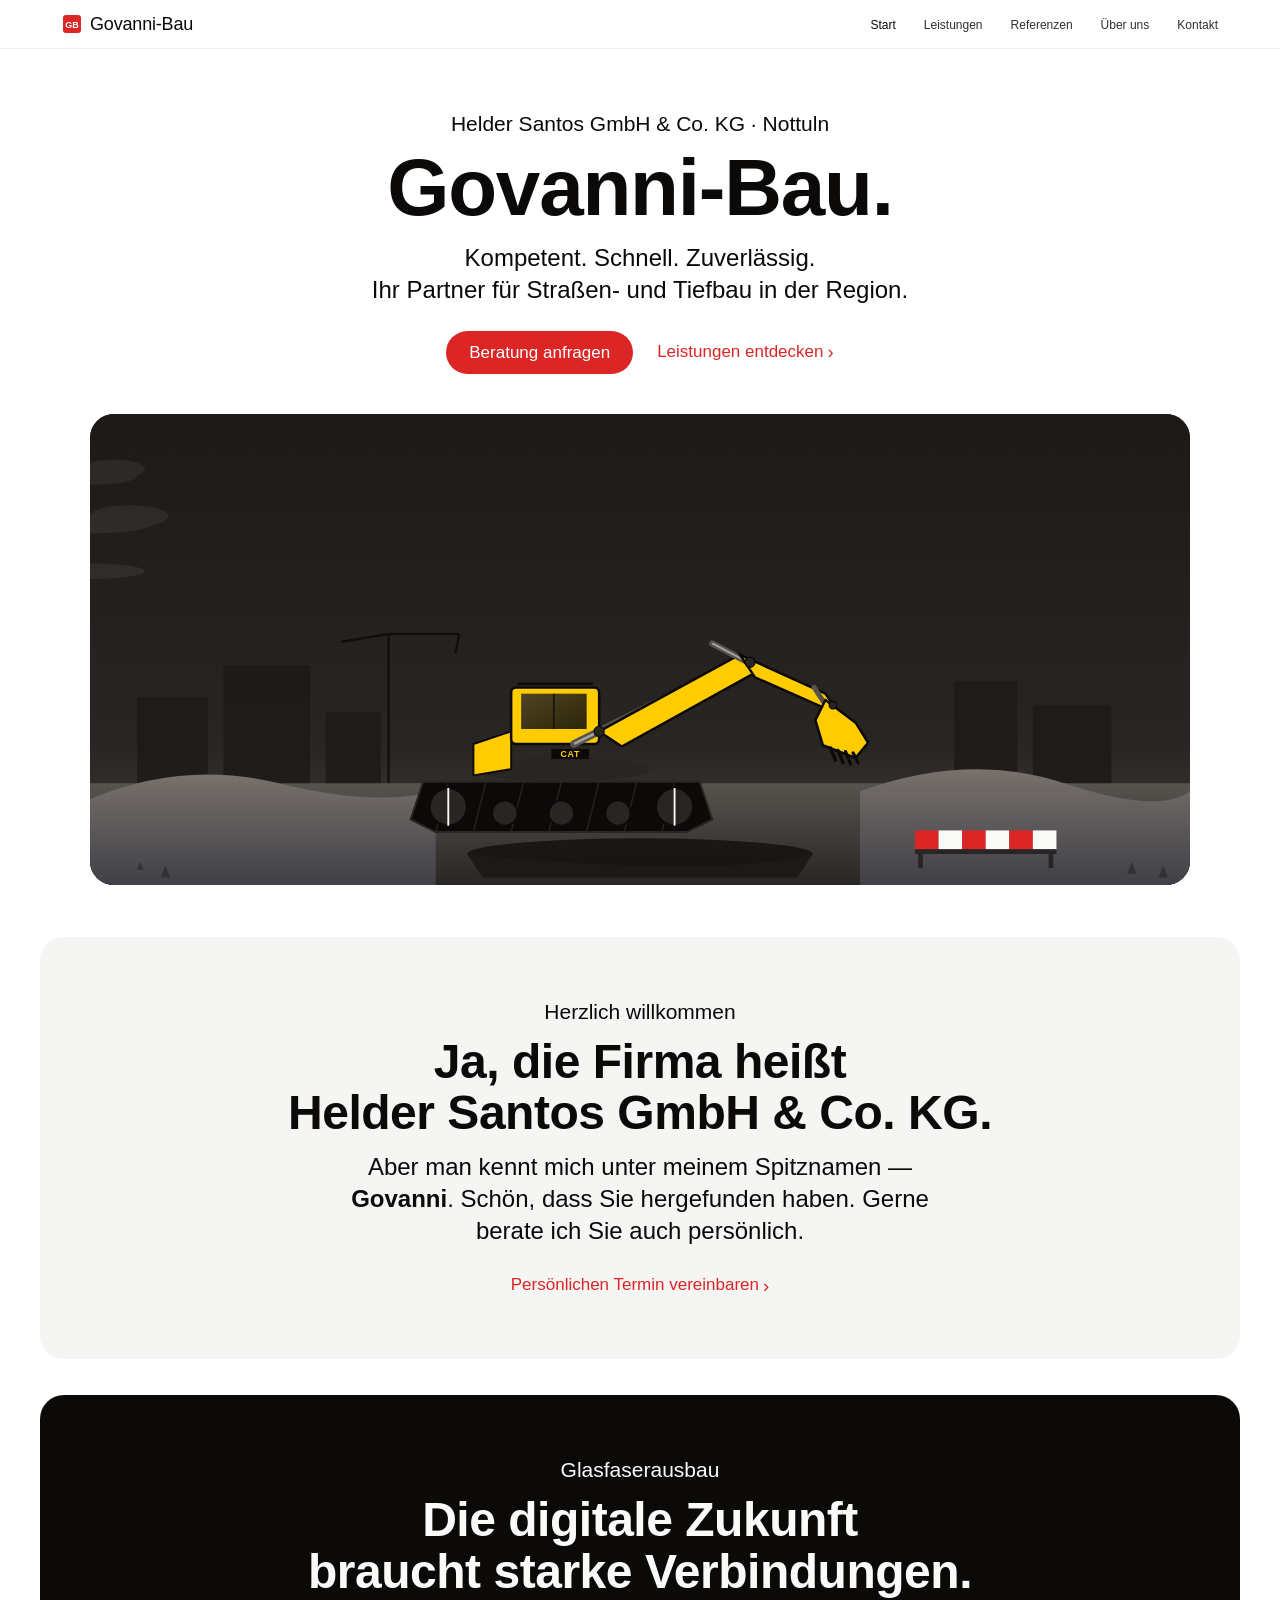
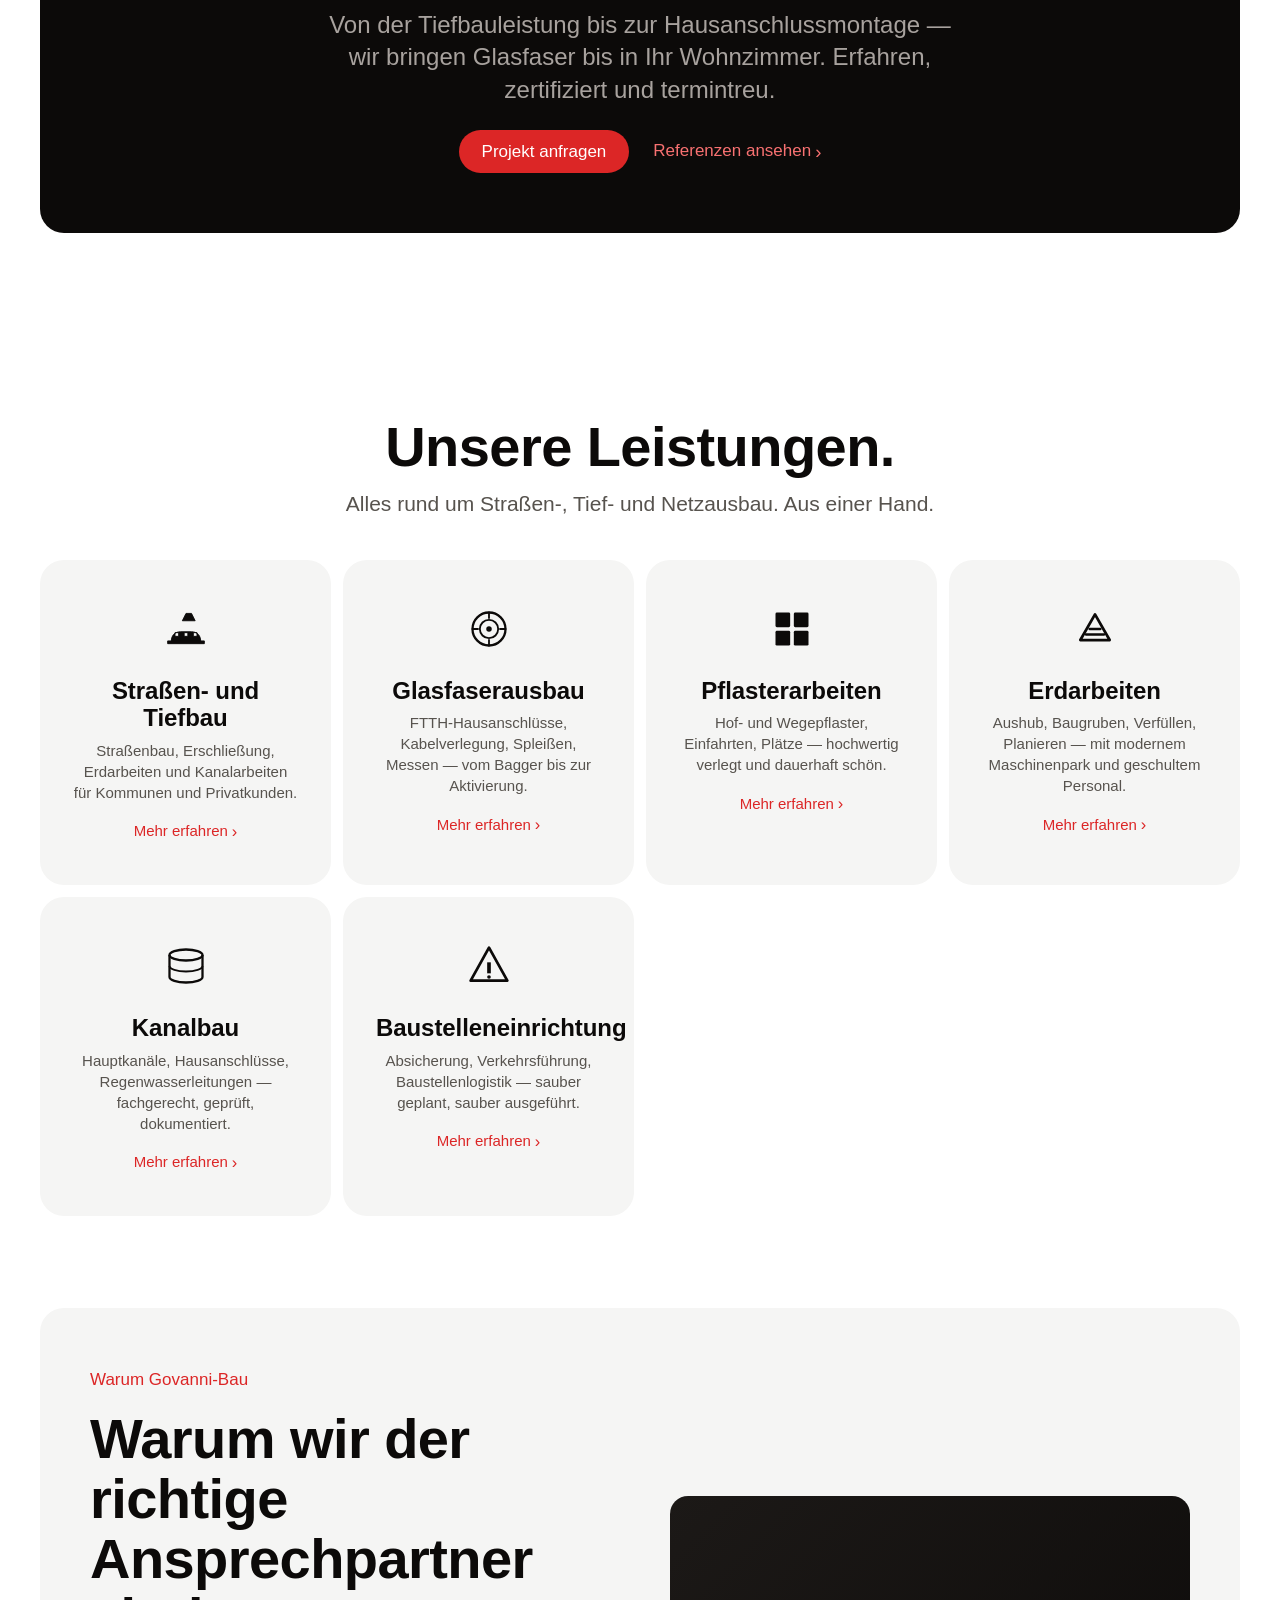
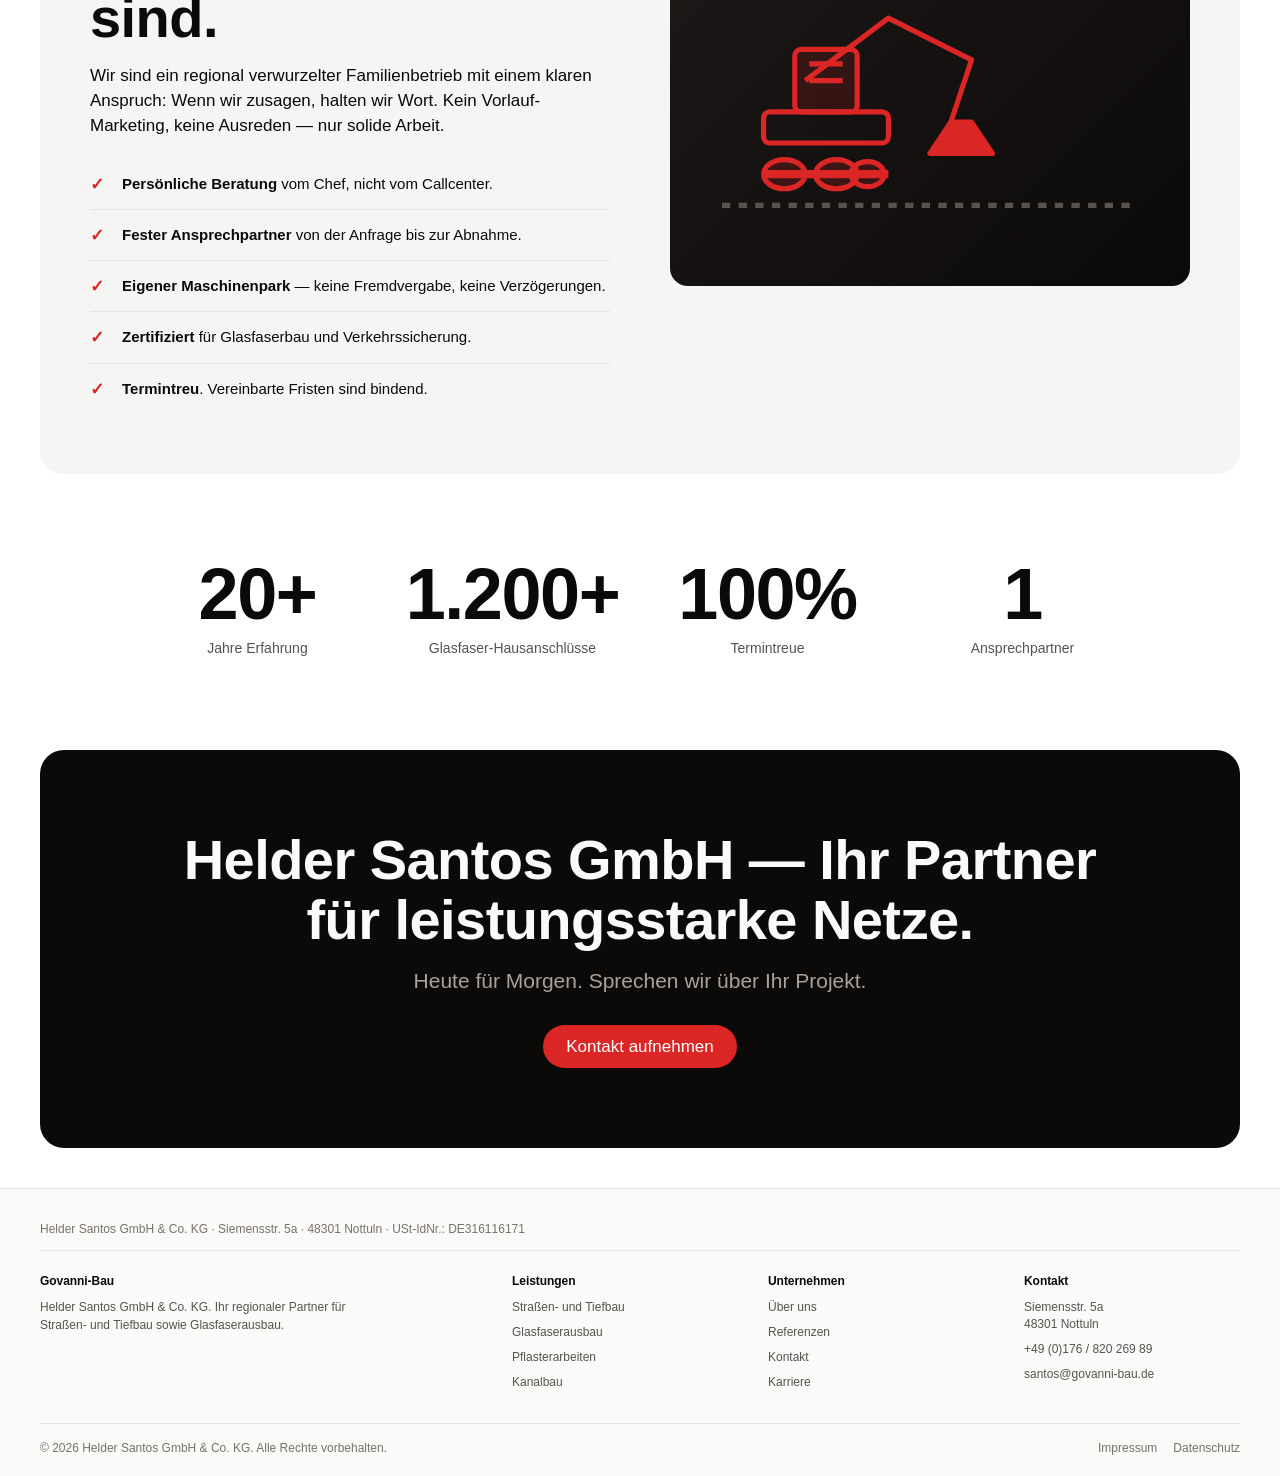
==== commit f0a2a553: "Animierter CAT-Bagger im Hero, Bild-Slots mit SVG-Fallback 3D-Würfel/Kabelrolle-Ansatz verworfen; Ku" ====
--- a/index.html
+++ b/index.html
@@ -39,56 +39,207 @@
       <a href="index.html#leistungen" class="link">Leistungen entdecken</a>
     </div>
 
-    <!-- 3D animated hero -->
-    <div class="hero-visual">
-
-      <!-- Animated fiber-optic streaks -->
-      <svg class="hero-fibers" viewBox="0 0 1400 600" preserveAspectRatio="none" aria-hidden="true">
-        <path d="M0,120 C300,80 500,200 800,160 S1200,220 1400,180"/>
-        <path d="M0,240 C250,300 550,240 850,290 S1200,340 1400,300"/>
-        <path d="M0,360 C300,420 550,340 900,400 S1200,440 1400,420"/>
-        <path d="M0,480 C280,440 600,500 900,470 S1200,510 1400,490"/>
-        <path d="M0,60 C400,180 700,60 1050,140 S1300,80 1400,120"/>
-      </svg>
-
-      <!-- Ambient particles -->
-      <div class="particles" aria-hidden="true">
-        <span class="particle"></span><span class="particle"></span>
-        <span class="particle"></span><span class="particle"></span>
-        <span class="particle"></span><span class="particle"></span>
-        <span class="particle"></span><span class="particle"></span>
-      </div>
-
-      <!-- Rotating 3D cube -->
-      <div class="hero-3d" aria-hidden="true">
-        <div class="cube-scene">
-          <div class="cube-face cube-face--front">
-            <svg viewBox="0 0 64 64"><path d="M4 52 h56 v-4 H4 z M8 46 c0-8 6-14 14-14 h20 c8 0 14 6 14 14 z M14 40 h6 v-6 h-6 z M26 40 h6 v-6 h-6 z M38 40 h6 v-6 h-6 z"/></svg>
-            <span>Straßenbau</span>
-          </div>
-          <div class="cube-face cube-face--back">
-            <svg viewBox="0 0 64 64"><circle cx="32" cy="32" r="20" fill="none" stroke="currentColor" stroke-width="3"/><circle cx="32" cy="32" r="12" fill="none" stroke="currentColor" stroke-width="2"/><circle cx="32" cy="32" r="4"/><path d="M12 32 h6 M46 32 h6 M32 12 v6 M32 46 v6" stroke="currentColor" stroke-width="2"/></svg>
-            <span>Glasfaser</span>
-          </div>
-          <div class="cube-face cube-face--right">
-            <svg viewBox="0 0 64 64"><rect x="8" y="8" width="20" height="20" rx="2"/><rect x="34" y="8" width="20" height="20" rx="2"/><rect x="8" y="34" width="20" height="20" rx="2"/><rect x="34" y="34" width="20" height="20" rx="2"/></svg>
-            <span>Pflaster</span>
-          </div>
-          <div class="cube-face cube-face--left">
-            <svg viewBox="0 0 64 64"><path d="M12 12 L52 12 L46 30 L18 30 z" fill="none" stroke="currentColor" stroke-width="3"/><rect x="20" y="30" width="24" height="14"/><circle cx="20" cy="52" r="6"/><circle cx="44" cy="52" r="6"/></svg>
-            <span>Tiefbau</span>
-          </div>
-          <div class="cube-face cube-face--top">
-            <svg viewBox="0 0 64 64"><path d="M8 32 h48 M14 32 v14 M26 32 v14 M38 32 v14 M50 32 v14" fill="none" stroke="currentColor" stroke-width="3"/><circle cx="14" cy="20" r="3"/><circle cx="32" cy="14" r="3"/><circle cx="50" cy="20" r="3"/></svg>
-            <span>Netze</span>
-          </div>
-          <div class="cube-face cube-face--bottom">
-            <svg viewBox="0 0 64 64"><path d="M32 4 L38 24 L58 24 L42 36 L48 56 L32 44 L16 56 L22 36 L6 24 L26 24 z"/></svg>
-            <span>Qualität</span>
-          </div>
-        </div>
-      </div>
-
+    <!-- Animated hero: yellow CAT excavator on a construction site -->
+    <div class="hero-visual hero-visual--scene">
+      <div class="hero-scene" aria-hidden="true">
+        <svg viewBox="0 0 1400 600" preserveAspectRatio="xMidYMax slice">
+
+          <!-- Sky gradient -->
+          <defs>
+            <linearGradient id="sky" x1="0" y1="0" x2="0" y2="1">
+              <stop offset="0" stop-color="#1c1917"/>
+              <stop offset="0.7" stop-color="#292524"/>
+              <stop offset="1" stop-color="#44403c"/>
+            </linearGradient>
+            <linearGradient id="ground" x1="0" y1="0" x2="0" y2="1">
+              <stop offset="0" stop-color="#57534e"/>
+              <stop offset="1" stop-color="#292524"/>
+            </linearGradient>
+            <linearGradient id="dirt" x1="0" y1="0" x2="0" y2="1">
+              <stop offset="0" stop-color="#78716c"/>
+              <stop offset="1" stop-color="#3f3f46"/>
+            </linearGradient>
+          </defs>
+
+          <rect width="1400" height="600" fill="url(#sky)"/>
+
+          <!-- Drifting clouds -->
+          <g fill="#44403c" opacity="0.4">
+            <g class="hero-cloud">
+              <ellipse cx="0" cy="80" rx="60" ry="10"/>
+              <ellipse cx="30" cy="70" rx="40" ry="12"/>
+            </g>
+            <g class="hero-cloud hero-cloud--2">
+              <ellipse cx="0" cy="140" rx="80" ry="12"/>
+              <ellipse cx="50" cy="130" rx="50" ry="14"/>
+            </g>
+            <g class="hero-cloud hero-cloud--3">
+              <ellipse cx="0" cy="200" rx="70" ry="10"/>
+            </g>
+          </g>
+
+          <!-- Distant buildings silhouette -->
+          <g fill="#1c1917" opacity="0.8">
+            <rect x="60"   y="360" width="90"  height="120"/>
+            <rect x="170"  y="320" width="110" height="160"/>
+            <rect x="300"  y="380" width="70"  height="100"/>
+            <rect x="1100" y="340" width="80"  height="140"/>
+            <rect x="1200" y="370" width="100" height="110"/>
+            <!-- Crane in the distance -->
+            <g stroke="#0c0a09" stroke-width="3" fill="none">
+              <line x1="380" y1="480" x2="380" y2="280"/>
+              <line x1="380" y1="280" x2="470" y2="280"/>
+              <line x1="380" y1="280" x2="320" y2="290"/>
+              <line x1="470" y1="280" x2="465" y2="305"/>
+            </g>
+          </g>
+
+          <!-- Ground -->
+          <rect x="0" y="470" width="1400" height="130" fill="url(#ground)"/>
+
+          <!-- Dirt piles left and right -->
+          <path d="M0 490 Q120 440 240 470 T440 480 L440 600 L0 600 z" fill="url(#dirt)"/>
+          <path d="M980 480 Q1120 430 1240 470 T1400 480 L1400 600 L980 600 z" fill="url(#dirt)"/>
+
+          <!-- Safety barrier (red-white striped) on foreground right -->
+          <g transform="translate(1050 530)">
+            <rect x="0"  y="0" width="30" height="24" fill="#dc2626"/>
+            <rect x="30" y="0" width="30" height="24" fill="#fafaf9"/>
+            <rect x="60" y="0" width="30" height="24" fill="#dc2626"/>
+            <rect x="90" y="0" width="30" height="24" fill="#fafaf9"/>
+            <rect x="120" y="0" width="30" height="24" fill="#dc2626"/>
+            <rect x="150" y="0" width="30" height="24" fill="#fafaf9"/>
+            <rect x="0" y="24" width="180" height="6" fill="#292524"/>
+            <rect x="4" y="30" width="6" height="18" fill="#292524"/>
+            <rect x="170" y="30" width="6" height="18" fill="#292524"/>
+          </g>
+
+          <!-- Excavation pit -->
+          <ellipse cx="700" cy="560" rx="220" ry="20" fill="#0c0a09" opacity="0.7"/>
+          <path d="M480 560 Q570 570 700 575 T920 560 L900 590 L500 590 z" fill="#1c1917"/>
+
+          <!-- Dust puff (rises from bucket area) -->
+          <g class="exc-dust" transform="translate(430 540)">
+            <circle cx="0"   cy="0"  r="8"  fill="#a8a29e" opacity="0.6"/>
+            <circle cx="14"  cy="-4" r="10" fill="#a8a29e" opacity="0.5"/>
+            <circle cx="-10" cy="-2" r="7"  fill="#a8a29e" opacity="0.4"/>
+            <circle cx="20"  cy="4"  r="6"  fill="#a8a29e" opacity="0.4"/>
+          </g>
+
+          <!-- ============ EXCAVATOR ============ -->
+          <g class="exc-body-move">
+            <g transform="translate(600 420) scale(1.6)">
+
+              <!-- Tracks (undercarriage) -->
+              <g>
+                <!-- Track outline -->
+                <path d="M-110 30 L110 30 L120 60 L100 70 L-100 70 L-120 60 z"
+                      fill="#0c0a09" stroke="#292524" stroke-width="1.5"/>
+                <!-- Track segments -->
+                <g stroke="#292524" stroke-width="1">
+                  <line x1="-100" y1="70" x2="-90" y2="30"/>
+                  <line x1="-70"  y1="70" x2="-60" y2="30"/>
+                  <line x1="-40"  y1="70" x2="-30" y2="30"/>
+                  <line x1="-10"  y1="70" x2="0"   y2="30"/>
+                  <line x1="20"   y1="70" x2="30"  y2="30"/>
+                  <line x1="50"   y1="70" x2="60"  y2="30"/>
+                  <line x1="80"   y1="70" x2="90"  y2="30"/>
+                </g>
+                <!-- Wheels (visible from side) -->
+                <circle class="exc-wheel" cx="-90" cy="50" r="15" fill="#292524" stroke="#0c0a09" stroke-width="2"/>
+                <circle class="exc-wheel" cx="90"  cy="50" r="15" fill="#292524" stroke="#0c0a09" stroke-width="2"/>
+                <circle class="exc-wheel" cx="-45" cy="55" r="10" fill="#292524" stroke="#0c0a09" stroke-width="1.5"/>
+                <circle class="exc-wheel" cx="0"   cy="55" r="10" fill="#292524" stroke="#0c0a09" stroke-width="1.5"/>
+                <circle class="exc-wheel" cx="45"  cy="55" r="10" fill="#292524" stroke="#0c0a09" stroke-width="1.5"/>
+                <!-- Wheel spokes for spin visibility -->
+                <line class="exc-wheel" x1="-90" y1="35" x2="-90" y2="65" stroke="#fafaf9" stroke-width="1.5"/>
+                <line class="exc-wheel" x1="90"  y1="35" x2="90"  y2="65" stroke="#fafaf9" stroke-width="1.5"/>
+              </g>
+
+              <!-- Platform (turntable) -->
+              <ellipse cx="0" cy="20" rx="70" ry="10" fill="#292524"/>
+
+              <!-- Cabin group (swings) -->
+              <g class="exc-cab">
+                <!-- Counterweight (rear) -->
+                <path d="M-70 0 L-40 -10 L-40 20 L-70 25 z" fill="#ffcc00" stroke="#0c0a09" stroke-width="1.5"/>
+                <!-- Main cabin -->
+                <rect x="-40" y="-45" width="70" height="45" rx="4" fill="#ffcc00" stroke="#0c0a09" stroke-width="2"/>
+                <!-- Window -->
+                <path d="M-32 -40 L20 -40 L20 -12 L-32 -12 z" fill="#0c0a09" opacity="0.8"/>
+                <path d="M-32 -40 L20 -40 L20 -12 L-32 -12 z" fill="url(#skyReflect)" opacity="0.3"/>
+                <!-- Cab detail line -->
+                <line x1="-6" y1="-40" x2="-6" y2="-12" stroke="#0c0a09" stroke-width="1"/>
+                <!-- Roof handrails -->
+                <line x1="-35" y1="-48" x2="25" y2="-48" stroke="#0c0a09" stroke-width="2"/>
+                <!-- CAT logo area -->
+                <rect x="-8" y="4" width="30" height="8" fill="#0c0a09"/>
+                <text x="7" y="10.5" text-anchor="middle" fill="#ffcc00" font-family="Inter,sans-serif" font-size="7" font-weight="800" letter-spacing="0.5">CAT</text>
+
+                <!-- BOOM (large arm from cabin) — pivot at (30, -10) -->
+                <g transform="translate(30 -10)">
+                  <g class="exc-boom">
+                    <!-- Hydraulic cylinder to boom -->
+                    <line x1="-20" y1="10" x2="60" y2="-30" stroke="#57534e" stroke-width="6" stroke-linecap="round"/>
+                    <line x1="-20" y1="10" x2="60" y2="-30" stroke="#a8a29e" stroke-width="2"/>
+                    <!-- Boom body -->
+                    <path d="M0 0 L110 -60 L130 -50 L18 12 z" fill="#ffcc00" stroke="#0c0a09" stroke-width="2"/>
+                    <!-- Boom pivot bolt -->
+                    <circle cx="0" cy="0" r="4" fill="#292524" stroke="#0c0a09" stroke-width="1"/>
+
+                    <!-- ARM (dipper stick) — pivot at end of boom (120, -55) -->
+                    <g transform="translate(120 -55)">
+                      <g class="exc-arm">
+                        <!-- Hydraulic to arm -->
+                        <line x1="-30" y1="-15" x2="55" y2="30" stroke="#57534e" stroke-width="5" stroke-linecap="round"/>
+                        <line x1="-30" y1="-15" x2="55" y2="30" stroke="#a8a29e" stroke-width="1.5"/>
+                        <!-- Arm body -->
+                        <path d="M-8 -6 L60 25 L72 42 L4 12 z" fill="#ffcc00" stroke="#0c0a09" stroke-width="2"/>
+                        <circle cx="0" cy="0" r="4" fill="#292524" stroke="#0c0a09" stroke-width="1"/>
+
+                        <!-- BUCKET — pivot at end of arm (66, 34) -->
+                        <g transform="translate(66 34)">
+                          <g class="exc-bucket">
+                            <!-- Hydraulic to bucket -->
+                            <line x1="-15" y1="-14" x2="6" y2="18" stroke="#57534e" stroke-width="4" stroke-linecap="round"/>
+                            <!-- Bucket shape -->
+                            <path d="M-6 -4 L18 14 L28 30 L18 42 L-8 32 L-14 12 z"
+                                  fill="#ffcc00" stroke="#0c0a09" stroke-width="2" stroke-linejoin="round"/>
+                            <!-- Teeth -->
+                            <path d="M-2 34 L2 44 M4 36 L8 46 M10 37 L14 47 M16 38 L20 46"
+                                  stroke="#0c0a09" stroke-width="2.5" stroke-linecap="round"/>
+                            <circle cx="0" cy="0" r="3" fill="#292524" stroke="#0c0a09" stroke-width="1"/>
+                          </g>
+                        </g>
+
+                      </g>
+                    </g>
+
+                  </g>
+                </g>
+
+              </g>
+
+            </g>
+          </g>
+
+          <defs>
+            <linearGradient id="skyReflect" x1="0" y1="0" x2="1" y2="1">
+              <stop offset="0" stop-color="#78716c"/>
+              <stop offset="1" stop-color="#0c0a09"/>
+            </linearGradient>
+          </defs>
+
+          <!-- Foreground grass/dirt tufts -->
+          <g fill="#292524" opacity="0.6">
+            <path d="M60 580 L64 570 L68 580 z"/>
+            <path d="M90 590 L96 575 L102 590 z"/>
+            <path d="M1320 585 L1326 570 L1332 585 z"/>
+            <path d="M1360 590 L1366 575 L1372 590 z"/>
+          </g>
+
+        </svg>
+      </div>
     </div>
   </section>
 
--- a/css/style.css
+++ b/css/style.css
@@ -344,65 +344,106 @@
 }
 
 /* ============================================
-   3D Hero Animation
-   ============================================ */
-
-.hero-3d {
+   Hero Animation — CAT Excavator on construction site
+   ============================================ */
+
+.hero-scene {
   position: absolute;
   inset: 0;
-  display: flex;
-  align-items: center;
-  justify-content: center;
-  perspective: 1400px;
-  perspective-origin: 50% 50%;
-}
-
-.cube-scene {
-  width: 220px;
-  height: 220px;
-  transform-style: preserve-3d;
-  animation: cube-rotate 22s linear infinite;
-}
-
-@keyframes cube-rotate {
-  0%   { transform: rotateX(-20deg) rotateY(0deg); }
-  100% { transform: rotateX(-20deg) rotateY(360deg); }
-}
-
-.cube-face {
-  position: absolute;
-  width: 220px;
-  height: 220px;
-  border-radius: 12px;
-  display: flex;
-  align-items: center;
-  justify-content: center;
-  flex-direction: column;
-  gap: 12px;
-  font-size: 14px;
-  font-weight: 500;
-  letter-spacing: 0.02em;
-  color: #fafaf9;
-  background: linear-gradient(135deg, #1c1917 0%, #292524 100%);
-  border: 1px solid rgba(220,38,38,0.3);
-  box-shadow:
-    inset 0 0 40px rgba(220,38,38,0.08),
-    0 0 30px rgba(220,38,38,0.15);
-}
-
-.cube-face svg {
-  width: 64px;
-  height: 64px;
-  fill: #dc2626;
-  filter: drop-shadow(0 0 12px rgba(220,38,38,0.5));
-}
-
-.cube-face--front  { transform: translateZ(110px); }
-.cube-face--back   { transform: rotateY(180deg) translateZ(110px); }
-.cube-face--right  { transform: rotateY(90deg)  translateZ(110px); }
-.cube-face--left   { transform: rotateY(-90deg) translateZ(110px); }
-.cube-face--top    { transform: rotateX(90deg)  translateZ(110px); }
-.cube-face--bottom { transform: rotateX(-90deg) translateZ(110px); }
+  overflow: hidden;
+}
+
+.hero-scene svg {
+  width: 100%;
+  height: 100%;
+  display: block;
+}
+
+/* Sky/scene background lives on hero-visual itself; we override for the scene */
+.hero-visual.hero-visual--scene {
+  background:
+    linear-gradient(180deg,
+      #1c1917 0%,
+      #292524 60%,
+      #44403c 100%);
+}
+
+.hero-visual.hero-visual--scene::after {
+  /* Reduce the grid overlay for a natural sky feel */
+  opacity: 0.4;
+  mask-image: linear-gradient(180deg, black 0%, transparent 55%);
+  -webkit-mask-image: linear-gradient(180deg, black 0%, transparent 55%);
+}
+
+/* --- Excavator part animations ---
+   Each rotating group has its own pivot placed via nested SVG translate,
+   so CSS transform-origin can stay at 0 0. */
+
+.exc-cab       { animation: exc-cab-swing 14s ease-in-out infinite; transform-origin: 0 0; transform-box: fill-box; }
+.exc-boom      { animation: exc-boom-lift 5s ease-in-out infinite; transform-origin: 0 0; transform-box: fill-box; }
+.exc-arm       { animation: exc-arm-swing 5s ease-in-out infinite; transform-origin: 0 0; transform-box: fill-box; }
+.exc-bucket    { animation: exc-bucket-tilt 5s ease-in-out infinite; transform-origin: 0 0; transform-box: fill-box; }
+.exc-wheel     { animation: exc-wheel-spin 4s linear infinite; transform-origin: center; transform-box: fill-box; }
+.exc-dust      { animation: exc-dust-puff 5s ease-in-out infinite; transform-origin: center; opacity: 0; }
+.exc-body-move { animation: exc-body-roll 22s ease-in-out infinite; }
+
+@keyframes exc-cab-swing {
+  0%, 100% { transform: rotate(0deg); }
+  40%      { transform: rotate(-8deg); }
+  55%      { transform: rotate(-8deg); }
+  95%      { transform: rotate(0deg); }
+}
+
+@keyframes exc-boom-lift {
+  0%, 100% { transform: rotate(0deg); }
+  30%      { transform: rotate(12deg); }
+  60%      { transform: rotate(-4deg); }
+}
+
+@keyframes exc-arm-swing {
+  0%, 100% { transform: rotate(0deg); }
+  30%      { transform: rotate(-22deg); }
+  60%      { transform: rotate(8deg); }
+}
+
+@keyframes exc-bucket-tilt {
+  0%, 100% { transform: rotate(0deg); }
+  30%      { transform: rotate(35deg); }
+  55%      { transform: rotate(-20deg); }
+  85%      { transform: rotate(0deg); }
+}
+
+@keyframes exc-wheel-spin {
+  0%   { transform: rotate(0deg); }
+  100% { transform: rotate(360deg); }
+}
+
+@keyframes exc-dust-puff {
+  0%, 100% { opacity: 0; transform: translateY(0) scale(0.6); }
+  35%      { opacity: 0.55; transform: translateY(-14px) scale(1); }
+  60%      { opacity: 0; transform: translateY(-32px) scale(1.4); }
+}
+
+@keyframes exc-body-roll {
+  0%, 100% { transform: translateX(0); }
+  50%      { transform: translateX(-40px); }
+}
+
+/* Clouds drift slowly */
+.hero-cloud { animation: cloud-drift 45s linear infinite; }
+.hero-cloud--2 { animation-duration: 60s; animation-delay: -20s; }
+.hero-cloud--3 { animation-duration: 80s; animation-delay: -40s; }
+
+@keyframes cloud-drift {
+  0%   { transform: translateX(-200px); }
+  100% { transform: translateX(1600px); }
+}
+
+@media (prefers-reduced-motion: reduce) {
+  .exc-cab, .exc-boom, .exc-arm, .exc-bucket,
+  .exc-wheel, .exc-dust, .exc-body-move,
+  .hero-cloud { animation: none; }
+}
 
 /* Ambient floating particles around the cube */
 .particles {
@@ -736,12 +777,24 @@
   display: flex;
   align-items: center;
   justify-content: center;
+  overflow: hidden;
 }
 
 .project-image svg {
   width: 60%;
   height: 60%;
   opacity: 0.9;
+}
+
+/* Photo slot — img is placed on top of SVG fallback.
+   If image fails to load, onerror removes it and SVG remains visible. */
+.project-photo {
+  position: absolute;
+  inset: 0;
+  width: 100%;
+  height: 100%;
+  object-fit: cover;
+  z-index: 1;
 }
 
 .project-card:hover .project-image {
@@ -817,6 +870,17 @@
   font-size: 42px;
   font-weight: 500;
   letter-spacing: -0.02em;
+  position: relative;
+  overflow: hidden;
+}
+
+.team-photo-img {
+  position: absolute;
+  inset: 0;
+  width: 100%;
+  height: 100%;
+  object-fit: cover;
+  border-radius: 50%;
 }
 
 .team-card h3 {
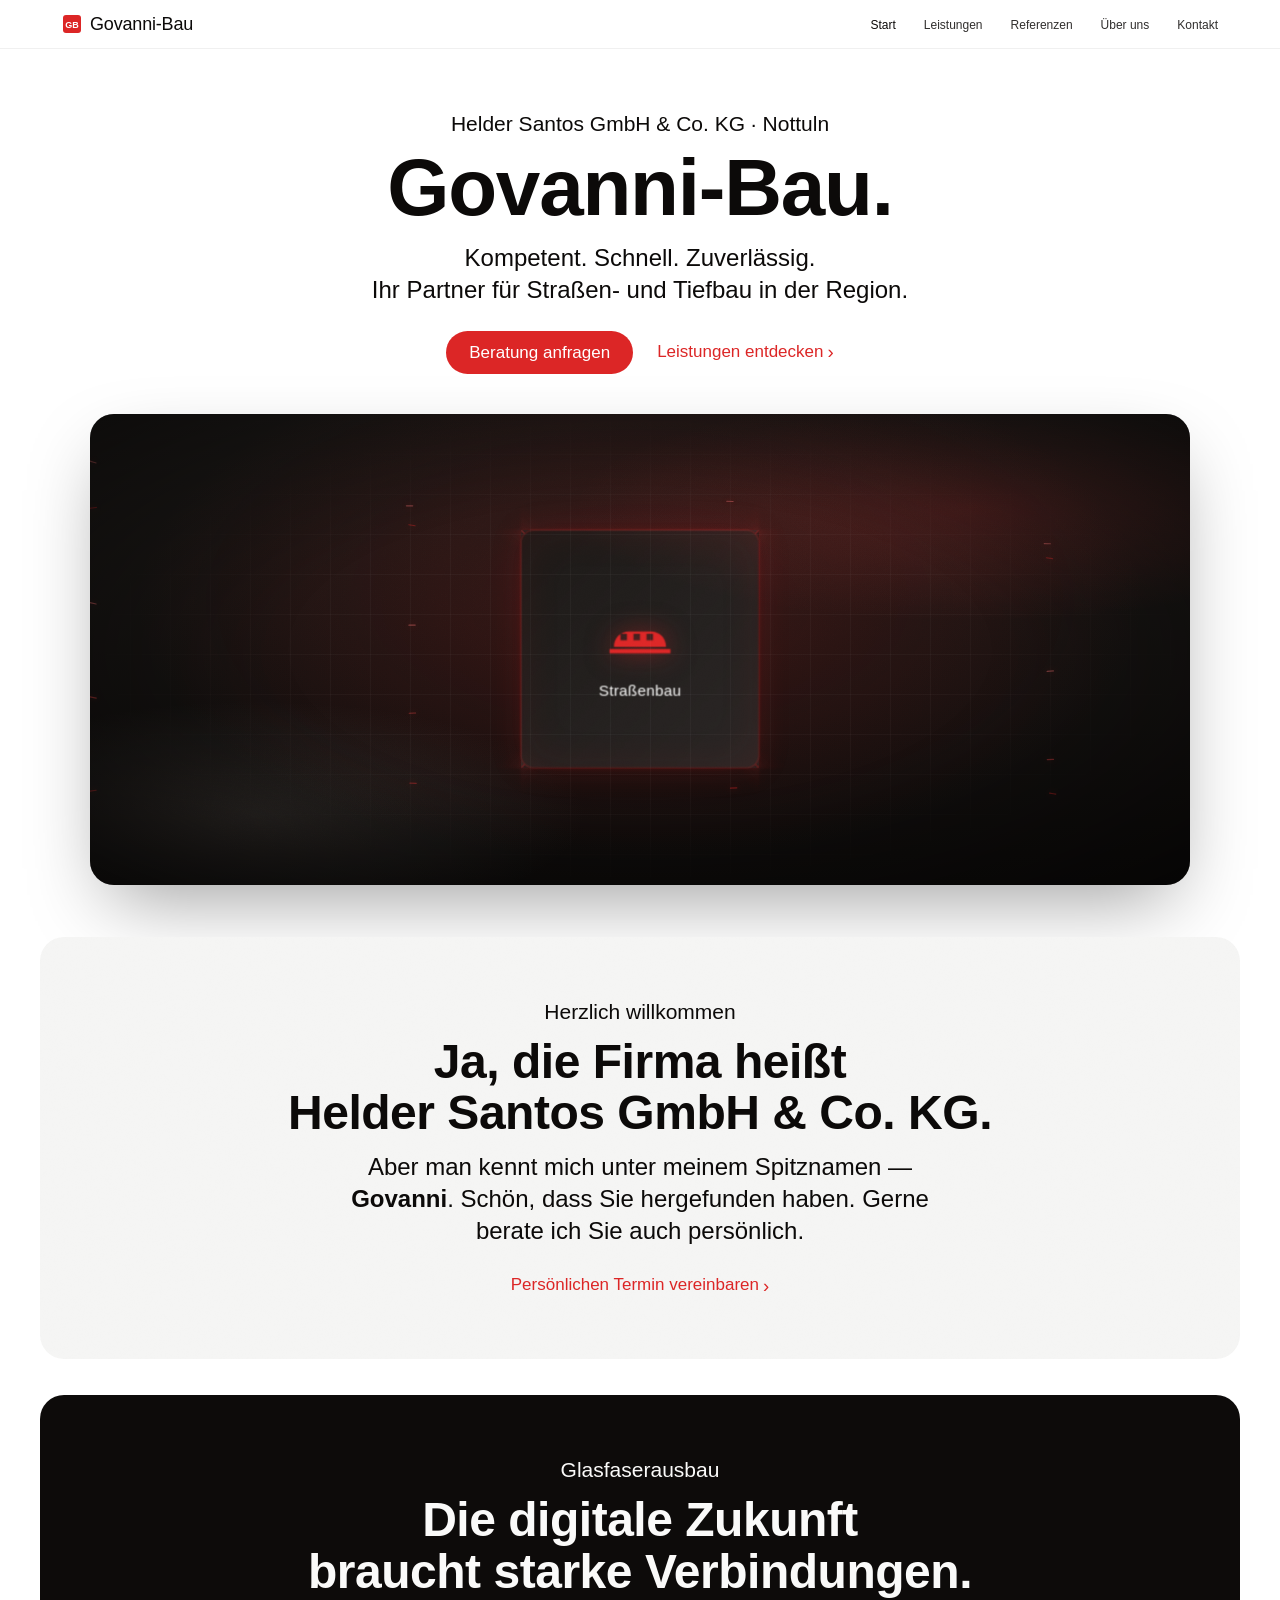
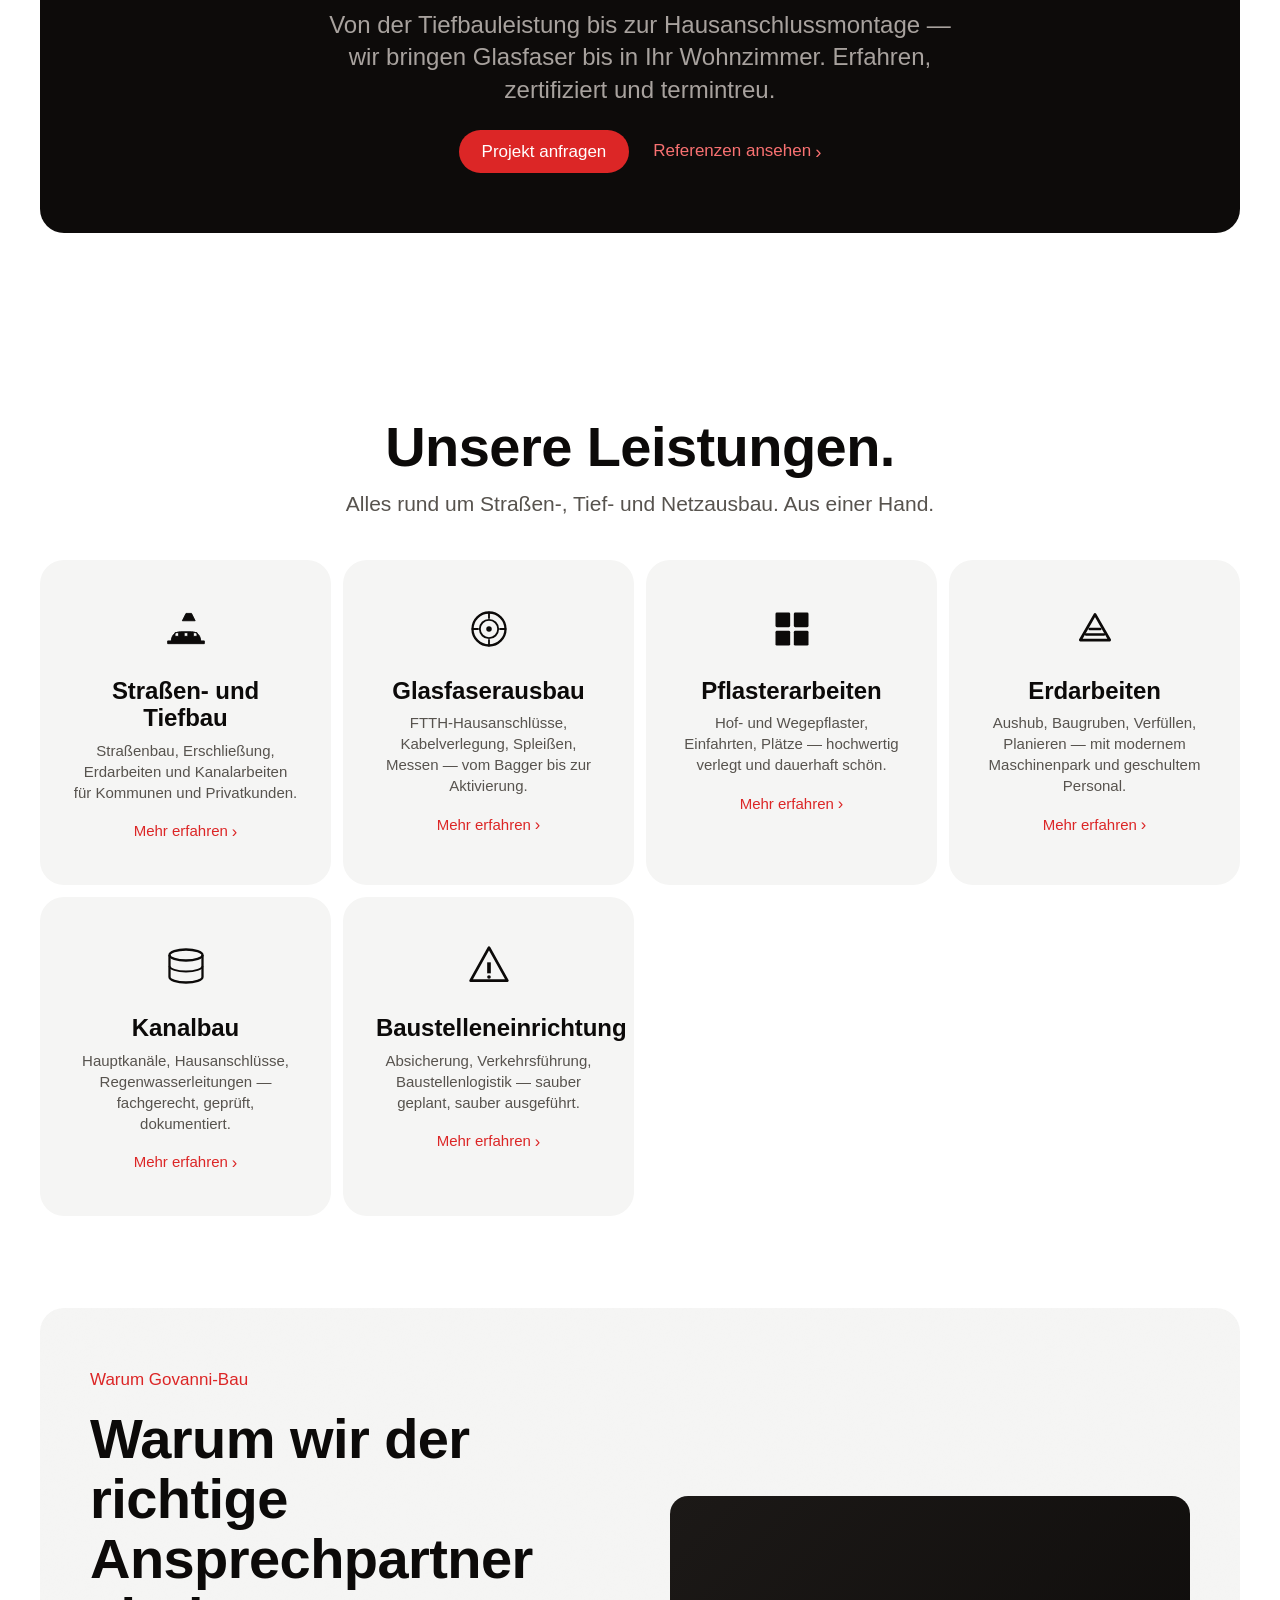
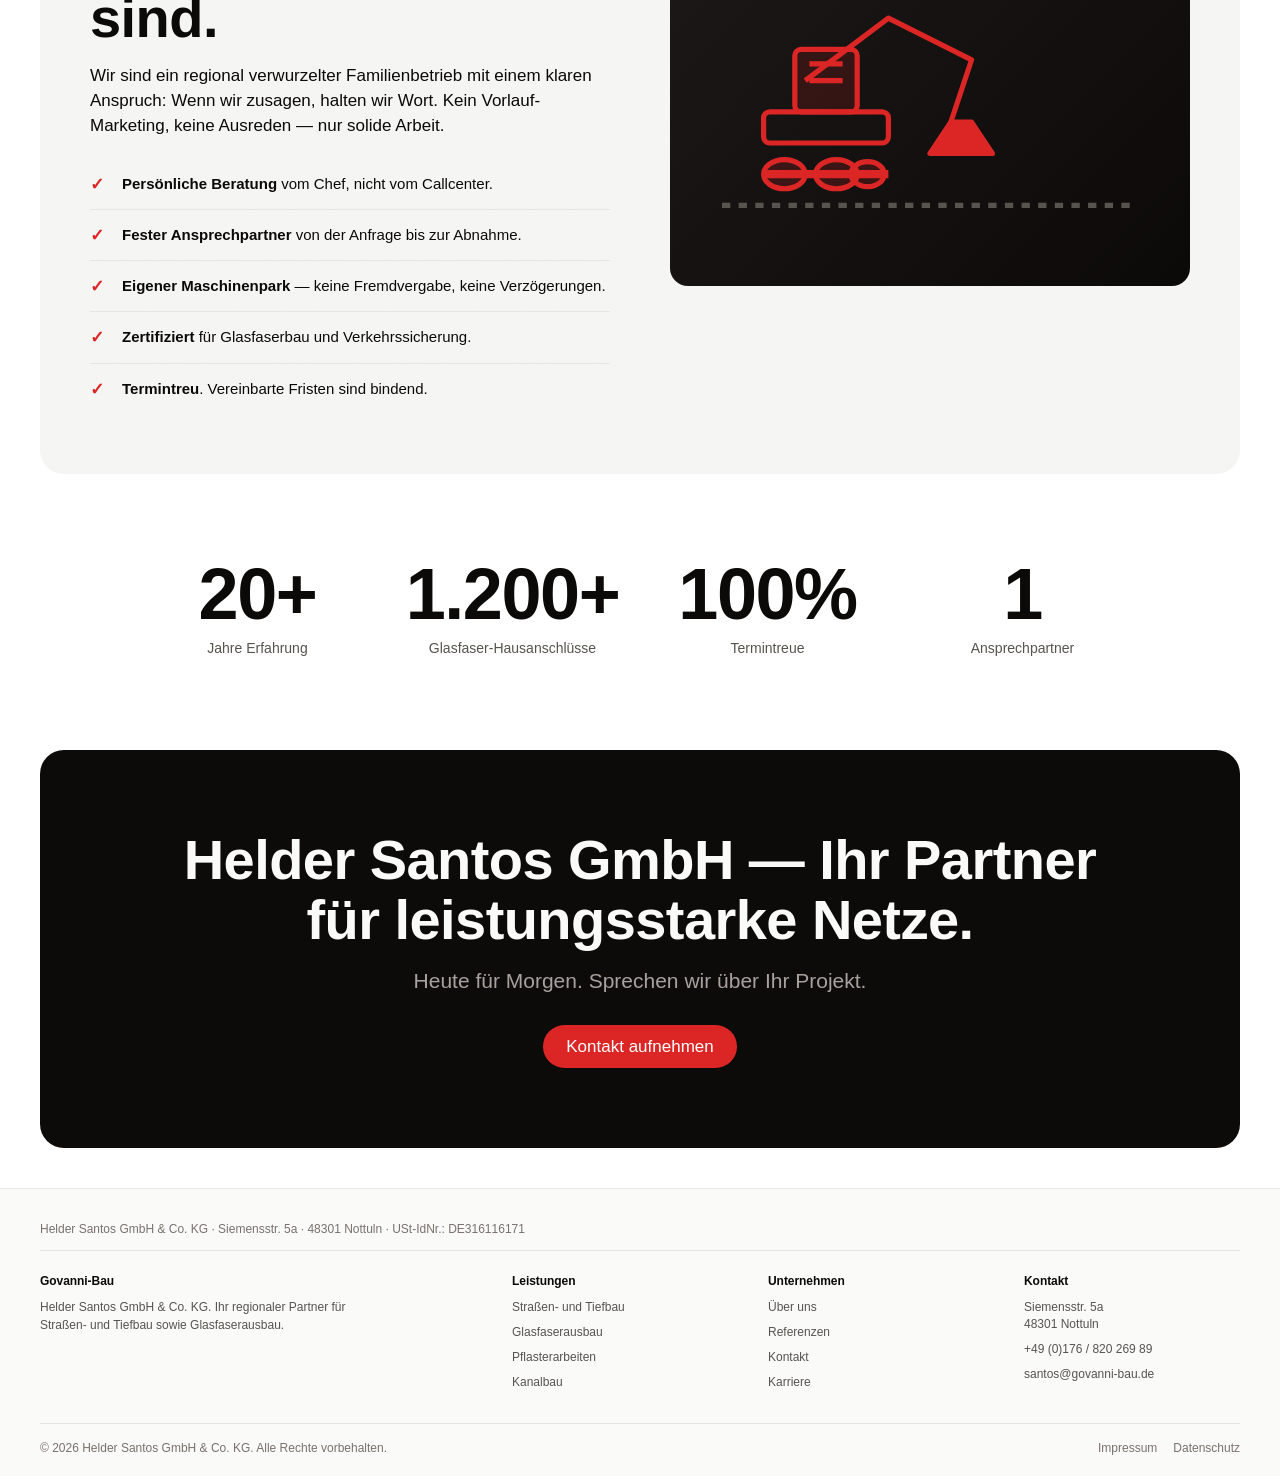
==== commit ce1a3ca4: "Filmische Texturen: Grain-Overlay, Vignette, Ken-Burns, Video-Slot - Grain-Overlay via SVG-Rauschen " ====
--- a/index.html
+++ b/index.html
@@ -39,207 +39,74 @@
       <a href="index.html#leistungen" class="link">Leistungen entdecken</a>
     </div>
 
-    <!-- Animated hero: yellow CAT excavator on a construction site -->
-    <div class="hero-visual hero-visual--scene">
-      <div class="hero-scene" aria-hidden="true">
-        <svg viewBox="0 0 1400 600" preserveAspectRatio="xMidYMax slice">
-
-          <!-- Sky gradient -->
-          <defs>
-            <linearGradient id="sky" x1="0" y1="0" x2="0" y2="1">
-              <stop offset="0" stop-color="#1c1917"/>
-              <stop offset="0.7" stop-color="#292524"/>
-              <stop offset="1" stop-color="#44403c"/>
-            </linearGradient>
-            <linearGradient id="ground" x1="0" y1="0" x2="0" y2="1">
-              <stop offset="0" stop-color="#57534e"/>
-              <stop offset="1" stop-color="#292524"/>
-            </linearGradient>
-            <linearGradient id="dirt" x1="0" y1="0" x2="0" y2="1">
-              <stop offset="0" stop-color="#78716c"/>
-              <stop offset="1" stop-color="#3f3f46"/>
-            </linearGradient>
-          </defs>
-
-          <rect width="1400" height="600" fill="url(#sky)"/>
-
-          <!-- Drifting clouds -->
-          <g fill="#44403c" opacity="0.4">
-            <g class="hero-cloud">
-              <ellipse cx="0" cy="80" rx="60" ry="10"/>
-              <ellipse cx="30" cy="70" rx="40" ry="12"/>
-            </g>
-            <g class="hero-cloud hero-cloud--2">
-              <ellipse cx="0" cy="140" rx="80" ry="12"/>
-              <ellipse cx="50" cy="130" rx="50" ry="14"/>
-            </g>
-            <g class="hero-cloud hero-cloud--3">
-              <ellipse cx="0" cy="200" rx="70" ry="10"/>
-            </g>
-          </g>
-
-          <!-- Distant buildings silhouette -->
-          <g fill="#1c1917" opacity="0.8">
-            <rect x="60"   y="360" width="90"  height="120"/>
-            <rect x="170"  y="320" width="110" height="160"/>
-            <rect x="300"  y="380" width="70"  height="100"/>
-            <rect x="1100" y="340" width="80"  height="140"/>
-            <rect x="1200" y="370" width="100" height="110"/>
-            <!-- Crane in the distance -->
-            <g stroke="#0c0a09" stroke-width="3" fill="none">
-              <line x1="380" y1="480" x2="380" y2="280"/>
-              <line x1="380" y1="280" x2="470" y2="280"/>
-              <line x1="380" y1="280" x2="320" y2="290"/>
-              <line x1="470" y1="280" x2="465" y2="305"/>
-            </g>
-          </g>
-
-          <!-- Ground -->
-          <rect x="0" y="470" width="1400" height="130" fill="url(#ground)"/>
-
-          <!-- Dirt piles left and right -->
-          <path d="M0 490 Q120 440 240 470 T440 480 L440 600 L0 600 z" fill="url(#dirt)"/>
-          <path d="M980 480 Q1120 430 1240 470 T1400 480 L1400 600 L980 600 z" fill="url(#dirt)"/>
-
-          <!-- Safety barrier (red-white striped) on foreground right -->
-          <g transform="translate(1050 530)">
-            <rect x="0"  y="0" width="30" height="24" fill="#dc2626"/>
-            <rect x="30" y="0" width="30" height="24" fill="#fafaf9"/>
-            <rect x="60" y="0" width="30" height="24" fill="#dc2626"/>
-            <rect x="90" y="0" width="30" height="24" fill="#fafaf9"/>
-            <rect x="120" y="0" width="30" height="24" fill="#dc2626"/>
-            <rect x="150" y="0" width="30" height="24" fill="#fafaf9"/>
-            <rect x="0" y="24" width="180" height="6" fill="#292524"/>
-            <rect x="4" y="30" width="6" height="18" fill="#292524"/>
-            <rect x="170" y="30" width="6" height="18" fill="#292524"/>
-          </g>
-
-          <!-- Excavation pit -->
-          <ellipse cx="700" cy="560" rx="220" ry="20" fill="#0c0a09" opacity="0.7"/>
-          <path d="M480 560 Q570 570 700 575 T920 560 L900 590 L500 590 z" fill="#1c1917"/>
-
-          <!-- Dust puff (rises from bucket area) -->
-          <g class="exc-dust" transform="translate(430 540)">
-            <circle cx="0"   cy="0"  r="8"  fill="#a8a29e" opacity="0.6"/>
-            <circle cx="14"  cy="-4" r="10" fill="#a8a29e" opacity="0.5"/>
-            <circle cx="-10" cy="-2" r="7"  fill="#a8a29e" opacity="0.4"/>
-            <circle cx="20"  cy="4"  r="6"  fill="#a8a29e" opacity="0.4"/>
-          </g>
-
-          <!-- ============ EXCAVATOR ============ -->
-          <g class="exc-body-move">
-            <g transform="translate(600 420) scale(1.6)">
-
-              <!-- Tracks (undercarriage) -->
-              <g>
-                <!-- Track outline -->
-                <path d="M-110 30 L110 30 L120 60 L100 70 L-100 70 L-120 60 z"
-                      fill="#0c0a09" stroke="#292524" stroke-width="1.5"/>
-                <!-- Track segments -->
-                <g stroke="#292524" stroke-width="1">
-                  <line x1="-100" y1="70" x2="-90" y2="30"/>
-                  <line x1="-70"  y1="70" x2="-60" y2="30"/>
-                  <line x1="-40"  y1="70" x2="-30" y2="30"/>
-                  <line x1="-10"  y1="70" x2="0"   y2="30"/>
-                  <line x1="20"   y1="70" x2="30"  y2="30"/>
-                  <line x1="50"   y1="70" x2="60"  y2="30"/>
-                  <line x1="80"   y1="70" x2="90"  y2="30"/>
-                </g>
-                <!-- Wheels (visible from side) -->
-                <circle class="exc-wheel" cx="-90" cy="50" r="15" fill="#292524" stroke="#0c0a09" stroke-width="2"/>
-                <circle class="exc-wheel" cx="90"  cy="50" r="15" fill="#292524" stroke="#0c0a09" stroke-width="2"/>
-                <circle class="exc-wheel" cx="-45" cy="55" r="10" fill="#292524" stroke="#0c0a09" stroke-width="1.5"/>
-                <circle class="exc-wheel" cx="0"   cy="55" r="10" fill="#292524" stroke="#0c0a09" stroke-width="1.5"/>
-                <circle class="exc-wheel" cx="45"  cy="55" r="10" fill="#292524" stroke="#0c0a09" stroke-width="1.5"/>
-                <!-- Wheel spokes for spin visibility -->
-                <line class="exc-wheel" x1="-90" y1="35" x2="-90" y2="65" stroke="#fafaf9" stroke-width="1.5"/>
-                <line class="exc-wheel" x1="90"  y1="35" x2="90"  y2="65" stroke="#fafaf9" stroke-width="1.5"/>
-              </g>
-
-              <!-- Platform (turntable) -->
-              <ellipse cx="0" cy="20" rx="70" ry="10" fill="#292524"/>
-
-              <!-- Cabin group (swings) -->
-              <g class="exc-cab">
-                <!-- Counterweight (rear) -->
-                <path d="M-70 0 L-40 -10 L-40 20 L-70 25 z" fill="#ffcc00" stroke="#0c0a09" stroke-width="1.5"/>
-                <!-- Main cabin -->
-                <rect x="-40" y="-45" width="70" height="45" rx="4" fill="#ffcc00" stroke="#0c0a09" stroke-width="2"/>
-                <!-- Window -->
-                <path d="M-32 -40 L20 -40 L20 -12 L-32 -12 z" fill="#0c0a09" opacity="0.8"/>
-                <path d="M-32 -40 L20 -40 L20 -12 L-32 -12 z" fill="url(#skyReflect)" opacity="0.3"/>
-                <!-- Cab detail line -->
-                <line x1="-6" y1="-40" x2="-6" y2="-12" stroke="#0c0a09" stroke-width="1"/>
-                <!-- Roof handrails -->
-                <line x1="-35" y1="-48" x2="25" y2="-48" stroke="#0c0a09" stroke-width="2"/>
-                <!-- CAT logo area -->
-                <rect x="-8" y="4" width="30" height="8" fill="#0c0a09"/>
-                <text x="7" y="10.5" text-anchor="middle" fill="#ffcc00" font-family="Inter,sans-serif" font-size="7" font-weight="800" letter-spacing="0.5">CAT</text>
-
-                <!-- BOOM (large arm from cabin) — pivot at (30, -10) -->
-                <g transform="translate(30 -10)">
-                  <g class="exc-boom">
-                    <!-- Hydraulic cylinder to boom -->
-                    <line x1="-20" y1="10" x2="60" y2="-30" stroke="#57534e" stroke-width="6" stroke-linecap="round"/>
-                    <line x1="-20" y1="10" x2="60" y2="-30" stroke="#a8a29e" stroke-width="2"/>
-                    <!-- Boom body -->
-                    <path d="M0 0 L110 -60 L130 -50 L18 12 z" fill="#ffcc00" stroke="#0c0a09" stroke-width="2"/>
-                    <!-- Boom pivot bolt -->
-                    <circle cx="0" cy="0" r="4" fill="#292524" stroke="#0c0a09" stroke-width="1"/>
-
-                    <!-- ARM (dipper stick) — pivot at end of boom (120, -55) -->
-                    <g transform="translate(120 -55)">
-                      <g class="exc-arm">
-                        <!-- Hydraulic to arm -->
-                        <line x1="-30" y1="-15" x2="55" y2="30" stroke="#57534e" stroke-width="5" stroke-linecap="round"/>
-                        <line x1="-30" y1="-15" x2="55" y2="30" stroke="#a8a29e" stroke-width="1.5"/>
-                        <!-- Arm body -->
-                        <path d="M-8 -6 L60 25 L72 42 L4 12 z" fill="#ffcc00" stroke="#0c0a09" stroke-width="2"/>
-                        <circle cx="0" cy="0" r="4" fill="#292524" stroke="#0c0a09" stroke-width="1"/>
-
-                        <!-- BUCKET — pivot at end of arm (66, 34) -->
-                        <g transform="translate(66 34)">
-                          <g class="exc-bucket">
-                            <!-- Hydraulic to bucket -->
-                            <line x1="-15" y1="-14" x2="6" y2="18" stroke="#57534e" stroke-width="4" stroke-linecap="round"/>
-                            <!-- Bucket shape -->
-                            <path d="M-6 -4 L18 14 L28 30 L18 42 L-8 32 L-14 12 z"
-                                  fill="#ffcc00" stroke="#0c0a09" stroke-width="2" stroke-linejoin="round"/>
-                            <!-- Teeth -->
-                            <path d="M-2 34 L2 44 M4 36 L8 46 M10 37 L14 47 M16 38 L20 46"
-                                  stroke="#0c0a09" stroke-width="2.5" stroke-linecap="round"/>
-                            <circle cx="0" cy="0" r="3" fill="#292524" stroke="#0c0a09" stroke-width="1"/>
-                          </g>
-                        </g>
-
-                      </g>
-                    </g>
-
-                  </g>
-                </g>
-
-              </g>
-
-            </g>
-          </g>
-
-          <defs>
-            <linearGradient id="skyReflect" x1="0" y1="0" x2="1" y2="1">
-              <stop offset="0" stop-color="#78716c"/>
-              <stop offset="1" stop-color="#0c0a09"/>
-            </linearGradient>
-          </defs>
-
-          <!-- Foreground grass/dirt tufts -->
-          <g fill="#292524" opacity="0.6">
-            <path d="M60 580 L64 570 L68 580 z"/>
-            <path d="M90 590 L96 575 L102 590 z"/>
-            <path d="M1320 585 L1326 570 L1332 585 z"/>
-            <path d="M1360 590 L1366 575 L1372 590 z"/>
-          </g>
-
-        </svg>
-      </div>
+    <!-- 3D animated hero -->
+    <div class="hero-visual">
+
+      <!--
+        HERO-VIDEO: Ersetze den unten stehenden Kommentar durch dieses Element,
+        sobald du eine echte Baustellen-/Glasfaser-MP4 im Ordner img/ hast.
+        Empfehlung: 5–10 Sek. Loop, max. 3 MB, 1920x1080, stumm.
+
+        <video class="hero-video" autoplay loop muted playsinline preload="auto"
+               poster="img/hero-poster.jpg">
+          <source src="img/hero-baustelle.mp4" type="video/mp4">
+        </video>
+      -->
+
+      <!-- Warmes Filmlicht — subtiler Farbverlauf über der Szene -->
+      <div class="film-light"></div>
+
+      <!-- Animated fiber-optic streaks -->
+      <svg class="hero-fibers" viewBox="0 0 1400 600" preserveAspectRatio="none" aria-hidden="true">
+        <path d="M0,120 C300,80 500,200 800,160 S1200,220 1400,180"/>
+        <path d="M0,240 C250,300 550,240 850,290 S1200,340 1400,300"/>
+        <path d="M0,360 C300,420 550,340 900,400 S1200,440 1400,420"/>
+        <path d="M0,480 C280,440 600,500 900,470 S1200,510 1400,490"/>
+        <path d="M0,60 C400,180 700,60 1050,140 S1300,80 1400,120"/>
+      </svg>
+
+      <!-- Ambient particles -->
+      <div class="particles" aria-hidden="true">
+        <span class="particle"></span><span class="particle"></span>
+        <span class="particle"></span><span class="particle"></span>
+        <span class="particle"></span><span class="particle"></span>
+        <span class="particle"></span><span class="particle"></span>
+      </div>
+
+      <!-- Rotating 3D cube -->
+      <div class="hero-3d" aria-hidden="true">
+        <div class="cube-scene">
+          <div class="cube-face cube-face--front">
+            <svg viewBox="0 0 64 64"><path d="M4 52 h56 v-4 H4 z M8 46 c0-8 6-14 14-14 h20 c8 0 14 6 14 14 z M14 40 h6 v-6 h-6 z M26 40 h6 v-6 h-6 z M38 40 h6 v-6 h-6 z"/></svg>
+            <span>Straßenbau</span>
+          </div>
+          <div class="cube-face cube-face--back">
+            <svg viewBox="0 0 64 64"><circle cx="32" cy="32" r="20" fill="none" stroke="currentColor" stroke-width="3"/><circle cx="32" cy="32" r="12" fill="none" stroke="currentColor" stroke-width="2"/><circle cx="32" cy="32" r="4"/><path d="M12 32 h6 M46 32 h6 M32 12 v6 M32 46 v6" stroke="currentColor" stroke-width="2"/></svg>
+            <span>Glasfaser</span>
+          </div>
+          <div class="cube-face cube-face--right">
+            <svg viewBox="0 0 64 64"><rect x="8" y="8" width="20" height="20" rx="2"/><rect x="34" y="8" width="20" height="20" rx="2"/><rect x="8" y="34" width="20" height="20" rx="2"/><rect x="34" y="34" width="20" height="20" rx="2"/></svg>
+            <span>Pflaster</span>
+          </div>
+          <div class="cube-face cube-face--left">
+            <svg viewBox="0 0 64 64"><path d="M12 12 L52 12 L46 30 L18 30 z" fill="none" stroke="currentColor" stroke-width="3"/><rect x="20" y="30" width="24" height="14"/><circle cx="20" cy="52" r="6"/><circle cx="44" cy="52" r="6"/></svg>
+            <span>Tiefbau</span>
+          </div>
+          <div class="cube-face cube-face--top">
+            <svg viewBox="0 0 64 64"><path d="M8 32 h48 M14 32 v14 M26 32 v14 M38 32 v14 M50 32 v14" fill="none" stroke="currentColor" stroke-width="3"/><circle cx="14" cy="20" r="3"/><circle cx="32" cy="14" r="3"/><circle cx="50" cy="20" r="3"/></svg>
+            <span>Netze</span>
+          </div>
+          <div class="cube-face cube-face--bottom">
+            <svg viewBox="0 0 64 64"><path d="M32 4 L38 24 L58 24 L42 36 L48 56 L32 44 L16 56 L22 36 L6 24 L26 24 z"/></svg>
+            <span>Qualität</span>
+          </div>
+        </div>
+      </div>
+
+      <!-- Kino-Vignette + Filmkorn — für weniger digital, mehr filmisch -->
+      <div class="vignette"></div>
+      <div class="grain-overlay"></div>
+
     </div>
   </section>
 
--- a/css/style.css
+++ b/css/style.css
@@ -287,6 +287,50 @@
 }
 
 /* ============================================
+   Texture Overlays — for less digital, more filmic feel
+   ============================================ */
+
+/* Feinkörniges SVG-Rauschen, blendet sich mit dem Untergrund */
+.grain-overlay {
+  position: absolute;
+  inset: 0;
+  pointer-events: none;
+  opacity: 0.14;
+  mix-blend-mode: overlay;
+  background-image: url("data:image/svg+xml;utf8,<svg viewBox='0 0 240 240' xmlns='http://www.w3.org/2000/svg'><filter id='n'><feTurbulence type='fractalNoise' baseFrequency='0.9' numOctaves='2' stitchTiles='stitch'/><feColorMatrix values='0 0 0 0 0.9 0 0 0 0 0.9 0 0 0 0 0.9 0 0 0 0.6 0'/></filter><rect width='100%' height='100%' filter='url(%23n)'/></svg>");
+  background-size: 240px 240px;
+  z-index: 3;
+}
+
+/* Weichere Papier-Variante für helle Kacheln */
+.grain-overlay--light {
+  opacity: 0.06;
+  mix-blend-mode: multiply;
+}
+
+/* Kino-Vignette — dunkle Ränder, konzentriert die Aufmerksamkeit */
+.vignette {
+  position: absolute;
+  inset: 0;
+  pointer-events: none;
+  background:
+    radial-gradient(ellipse at center, transparent 45%, rgba(0,0,0,0.55) 100%);
+  z-index: 2;
+}
+
+/* Warmes Filmlicht — leichter goldener Schimmer oben rechts */
+.film-light {
+  position: absolute;
+  inset: 0;
+  pointer-events: none;
+  background:
+    radial-gradient(ellipse 60% 40% at 80% 20%, rgba(220,38,38,0.18) 0%, transparent 60%),
+    radial-gradient(ellipse 50% 40% at 15% 85%, rgba(120,113,108,0.22) 0%, transparent 60%);
+  z-index: 1;
+  mix-blend-mode: screen;
+}
+
+/* ============================================
    Hero
    ============================================ */
 
@@ -329,6 +373,38 @@
   background:
     radial-gradient(ellipse at 50% 40%, rgba(220,38,38,0.18) 0%, transparent 65%),
     linear-gradient(180deg, #1c1917 0%, #0c0a09 100%);
+  box-shadow: 0 30px 80px -20px rgba(0,0,0,0.4);
+}
+
+/* Optional: echtes Hintergrund-Video (siehe Kommentar in index.html) */
+.hero-video {
+  position: absolute;
+  inset: 0;
+  width: 100%;
+  height: 100%;
+  object-fit: cover;
+  z-index: 0;
+  opacity: 0.55;
+  animation: hero-kenburns 30s ease-in-out infinite alternate;
+}
+
+/* Sanfte Ken-Burns-Bewegung für den Hero-Hintergrund — auch ohne Video */
+.hero-visual .hero-3d {
+  animation: hero-kenburns-subtle 24s ease-in-out infinite alternate;
+}
+
+@keyframes hero-kenburns {
+  0%   { transform: scale(1.05) translate(-1%, 0); }
+  100% { transform: scale(1.12) translate(1%, -1%); }
+}
+
+@keyframes hero-kenburns-subtle {
+  0%   { transform: scale(1) translateY(0); }
+  100% { transform: scale(1.04) translateY(-6px); }
+}
+
+@media (prefers-reduced-motion: reduce) {
+  .hero-video, .hero-visual .hero-3d { animation: none; }
 }
 
 .hero-visual::after {
@@ -344,106 +420,65 @@
 }
 
 /* ============================================
-   Hero Animation — CAT Excavator on construction site
-   ============================================ */
-
-.hero-scene {
+   3D Hero Animation
+   ============================================ */
+
+.hero-3d {
   position: absolute;
   inset: 0;
-  overflow: hidden;
-}
-
-.hero-scene svg {
-  width: 100%;
-  height: 100%;
-  display: block;
-}
-
-/* Sky/scene background lives on hero-visual itself; we override for the scene */
-.hero-visual.hero-visual--scene {
-  background:
-    linear-gradient(180deg,
-      #1c1917 0%,
-      #292524 60%,
-      #44403c 100%);
-}
-
-.hero-visual.hero-visual--scene::after {
-  /* Reduce the grid overlay for a natural sky feel */
-  opacity: 0.4;
-  mask-image: linear-gradient(180deg, black 0%, transparent 55%);
-  -webkit-mask-image: linear-gradient(180deg, black 0%, transparent 55%);
-}
-
-/* --- Excavator part animations ---
-   Each rotating group has its own pivot placed via nested SVG translate,
-   so CSS transform-origin can stay at 0 0. */
-
-.exc-cab       { animation: exc-cab-swing 14s ease-in-out infinite; transform-origin: 0 0; transform-box: fill-box; }
-.exc-boom      { animation: exc-boom-lift 5s ease-in-out infinite; transform-origin: 0 0; transform-box: fill-box; }
-.exc-arm       { animation: exc-arm-swing 5s ease-in-out infinite; transform-origin: 0 0; transform-box: fill-box; }
-.exc-bucket    { animation: exc-bucket-tilt 5s ease-in-out infinite; transform-origin: 0 0; transform-box: fill-box; }
-.exc-wheel     { animation: exc-wheel-spin 4s linear infinite; transform-origin: center; transform-box: fill-box; }
-.exc-dust      { animation: exc-dust-puff 5s ease-in-out infinite; transform-origin: center; opacity: 0; }
-.exc-body-move { animation: exc-body-roll 22s ease-in-out infinite; }
-
-@keyframes exc-cab-swing {
-  0%, 100% { transform: rotate(0deg); }
-  40%      { transform: rotate(-8deg); }
-  55%      { transform: rotate(-8deg); }
-  95%      { transform: rotate(0deg); }
-}
-
-@keyframes exc-boom-lift {
-  0%, 100% { transform: rotate(0deg); }
-  30%      { transform: rotate(12deg); }
-  60%      { transform: rotate(-4deg); }
-}
-
-@keyframes exc-arm-swing {
-  0%, 100% { transform: rotate(0deg); }
-  30%      { transform: rotate(-22deg); }
-  60%      { transform: rotate(8deg); }
-}
-
-@keyframes exc-bucket-tilt {
-  0%, 100% { transform: rotate(0deg); }
-  30%      { transform: rotate(35deg); }
-  55%      { transform: rotate(-20deg); }
-  85%      { transform: rotate(0deg); }
-}
-
-@keyframes exc-wheel-spin {
-  0%   { transform: rotate(0deg); }
-  100% { transform: rotate(360deg); }
-}
-
-@keyframes exc-dust-puff {
-  0%, 100% { opacity: 0; transform: translateY(0) scale(0.6); }
-  35%      { opacity: 0.55; transform: translateY(-14px) scale(1); }
-  60%      { opacity: 0; transform: translateY(-32px) scale(1.4); }
-}
-
-@keyframes exc-body-roll {
-  0%, 100% { transform: translateX(0); }
-  50%      { transform: translateX(-40px); }
-}
-
-/* Clouds drift slowly */
-.hero-cloud { animation: cloud-drift 45s linear infinite; }
-.hero-cloud--2 { animation-duration: 60s; animation-delay: -20s; }
-.hero-cloud--3 { animation-duration: 80s; animation-delay: -40s; }
-
-@keyframes cloud-drift {
-  0%   { transform: translateX(-200px); }
-  100% { transform: translateX(1600px); }
-}
-
-@media (prefers-reduced-motion: reduce) {
-  .exc-cab, .exc-boom, .exc-arm, .exc-bucket,
-  .exc-wheel, .exc-dust, .exc-body-move,
-  .hero-cloud { animation: none; }
-}
+  display: flex;
+  align-items: center;
+  justify-content: center;
+  perspective: 1400px;
+  perspective-origin: 50% 50%;
+}
+
+.cube-scene {
+  width: 220px;
+  height: 220px;
+  transform-style: preserve-3d;
+  animation: cube-rotate 22s linear infinite;
+}
+
+@keyframes cube-rotate {
+  0%   { transform: rotateX(-20deg) rotateY(0deg); }
+  100% { transform: rotateX(-20deg) rotateY(360deg); }
+}
+
+.cube-face {
+  position: absolute;
+  width: 220px;
+  height: 220px;
+  border-radius: 12px;
+  display: flex;
+  align-items: center;
+  justify-content: center;
+  flex-direction: column;
+  gap: 12px;
+  font-size: 14px;
+  font-weight: 500;
+  letter-spacing: 0.02em;
+  color: #fafaf9;
+  background: linear-gradient(135deg, #1c1917 0%, #292524 100%);
+  border: 1px solid rgba(220,38,38,0.3);
+  box-shadow:
+    inset 0 0 40px rgba(220,38,38,0.08),
+    0 0 30px rgba(220,38,38,0.15);
+}
+
+.cube-face svg {
+  width: 64px;
+  height: 64px;
+  fill: #dc2626;
+  filter: drop-shadow(0 0 12px rgba(220,38,38,0.5));
+}
+
+.cube-face--front  { transform: translateZ(110px); }
+.cube-face--back   { transform: rotateY(180deg) translateZ(110px); }
+.cube-face--right  { transform: rotateY(90deg)  translateZ(110px); }
+.cube-face--left   { transform: rotateY(-90deg) translateZ(110px); }
+.cube-face--top    { transform: rotateX(90deg)  translateZ(110px); }
+.cube-face--bottom { transform: rotateX(-90deg) translateZ(110px); }
 
 /* Ambient floating particles around the cube */
 .particles {
@@ -569,6 +604,41 @@
   text-align: center;
   position: relative;
   overflow: hidden;
+  isolation: isolate;
+}
+
+/* Automatischer Grain-Overlay auf allen Kacheln — wärmer, weniger digital */
+.tile::after,
+.cta-banner::after,
+.feature-tile::after {
+  content: "";
+  position: absolute;
+  inset: 0;
+  pointer-events: none;
+  z-index: 0;
+  background-image: url("data:image/svg+xml,%3Csvg viewBox='0 0 240 240' xmlns='http://www.w3.org/2000/svg'%3E%3Cfilter id='n'%3E%3CfeTurbulence type='fractalNoise' baseFrequency='0.9' numOctaves='2' stitchTiles='stitch'/%3E%3CfeColorMatrix values='0 0 0 0 0.9 0 0 0 0 0.9 0 0 0 0 0.9 0 0 0 0.7 0'/%3E%3C/filter%3E%3Crect width='100%25' height='100%25' filter='url(%23n)'/%3E%3C/svg%3E");
+  background-size: 240px 240px;
+}
+
+.tile-dark::after,
+.cta-banner::after,
+.feature-tile-dark::after {
+  opacity: 0.14;
+  mix-blend-mode: overlay;
+}
+
+.tile-light::after,
+.feature-tile:not(.feature-tile-dark)::after {
+  opacity: 0.05;
+  mix-blend-mode: multiply;
+}
+
+/* Content der Kacheln über dem Grain halten */
+.tile > *,
+.cta-banner > *,
+.feature-tile > * {
+  position: relative;
+  z-index: 1;
 }
 
 .tile-light {
@@ -777,24 +847,12 @@
   display: flex;
   align-items: center;
   justify-content: center;
-  overflow: hidden;
 }
 
 .project-image svg {
   width: 60%;
   height: 60%;
   opacity: 0.9;
-}
-
-/* Photo slot — img is placed on top of SVG fallback.
-   If image fails to load, onerror removes it and SVG remains visible. */
-.project-photo {
-  position: absolute;
-  inset: 0;
-  width: 100%;
-  height: 100%;
-  object-fit: cover;
-  z-index: 1;
 }
 
 .project-card:hover .project-image {
@@ -870,17 +928,6 @@
   font-size: 42px;
   font-weight: 500;
   letter-spacing: -0.02em;
-  position: relative;
-  overflow: hidden;
-}
-
-.team-photo-img {
-  position: absolute;
-  inset: 0;
-  width: 100%;
-  height: 100%;
-  object-fit: cover;
-  border-radius: 50%;
 }
 
 .team-card h3 {
@@ -912,6 +959,9 @@
   padding: 60px 40px;
   border-radius: var(--radius-tile);
   background: var(--color-bg-tile);
+  position: relative;
+  overflow: hidden;
+  isolation: isolate;
 }
 
 .feature-tile-dark {
@@ -1132,6 +1182,9 @@
   background: var(--color-bg-dark);
   color: var(--color-text-inverse);
   text-align: center;
+  position: relative;
+  overflow: hidden;
+  isolation: isolate;
 }
 
 .cta-banner h2 {
